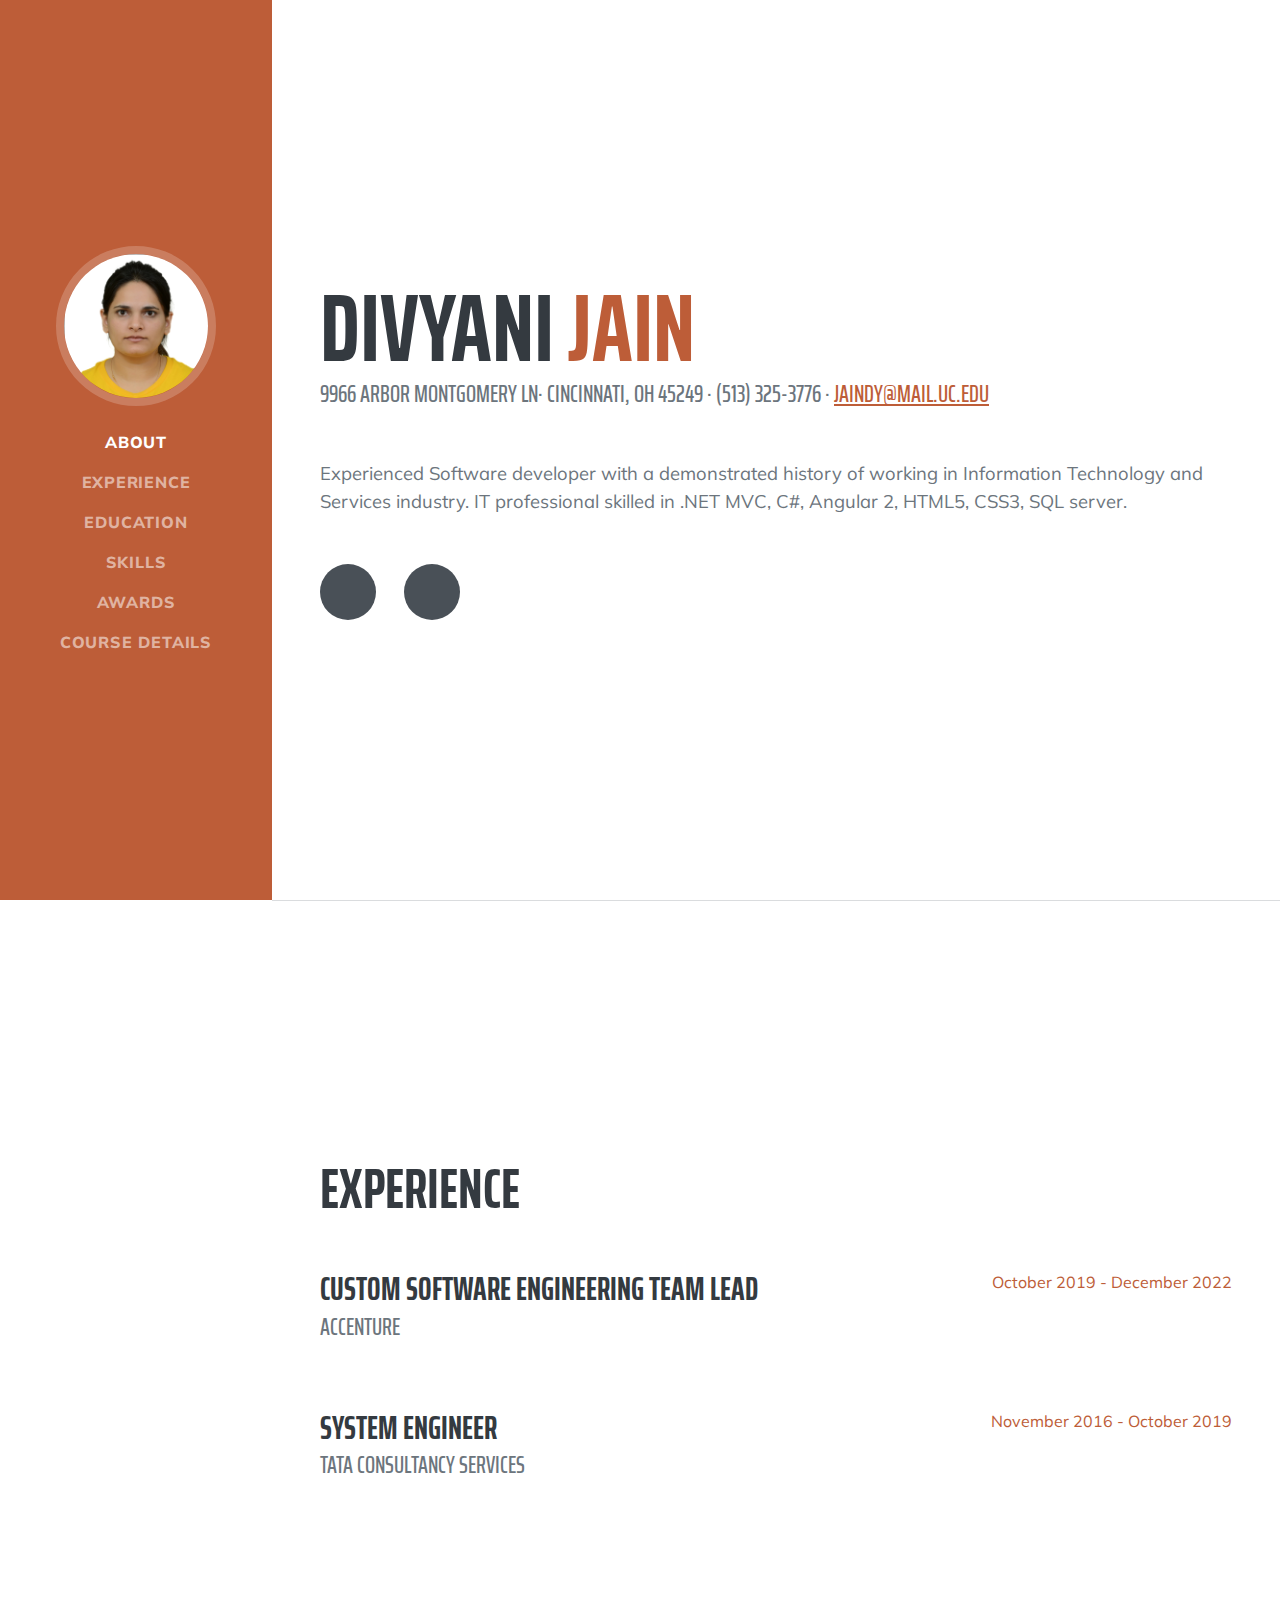
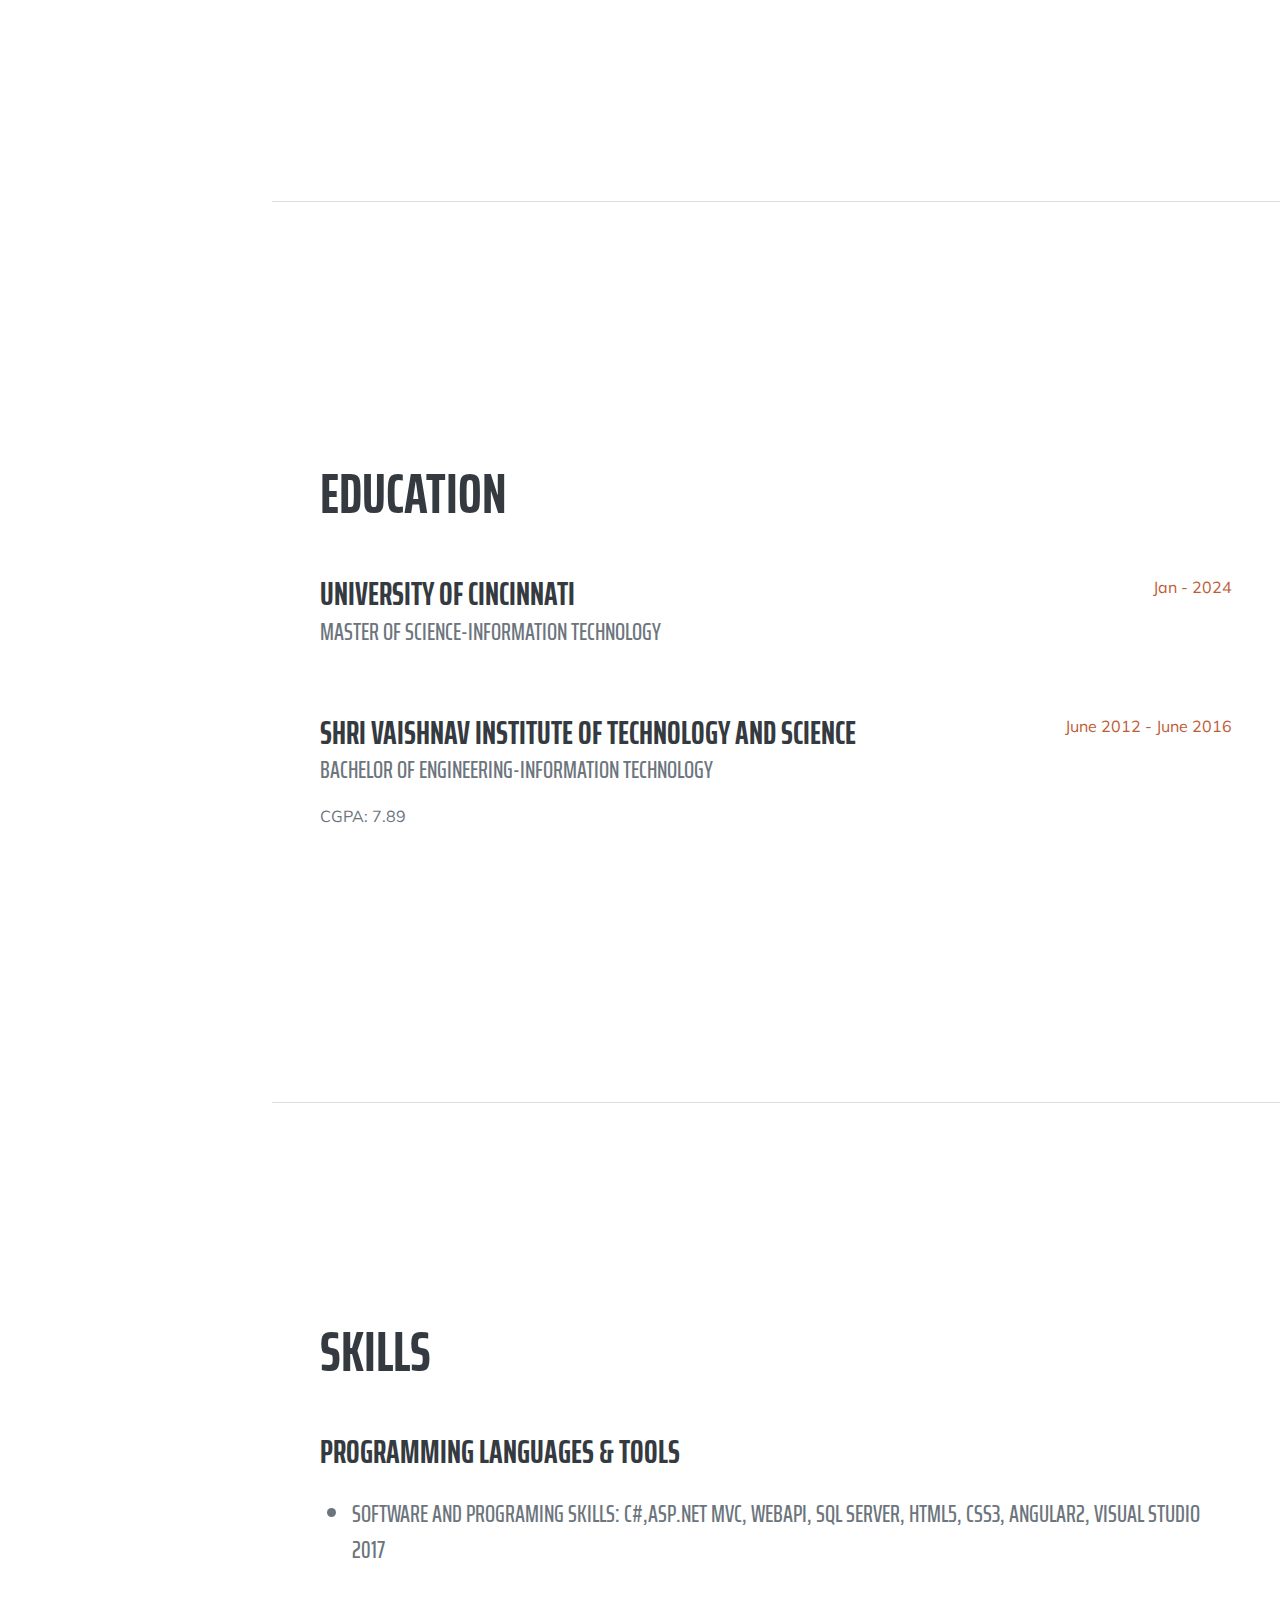
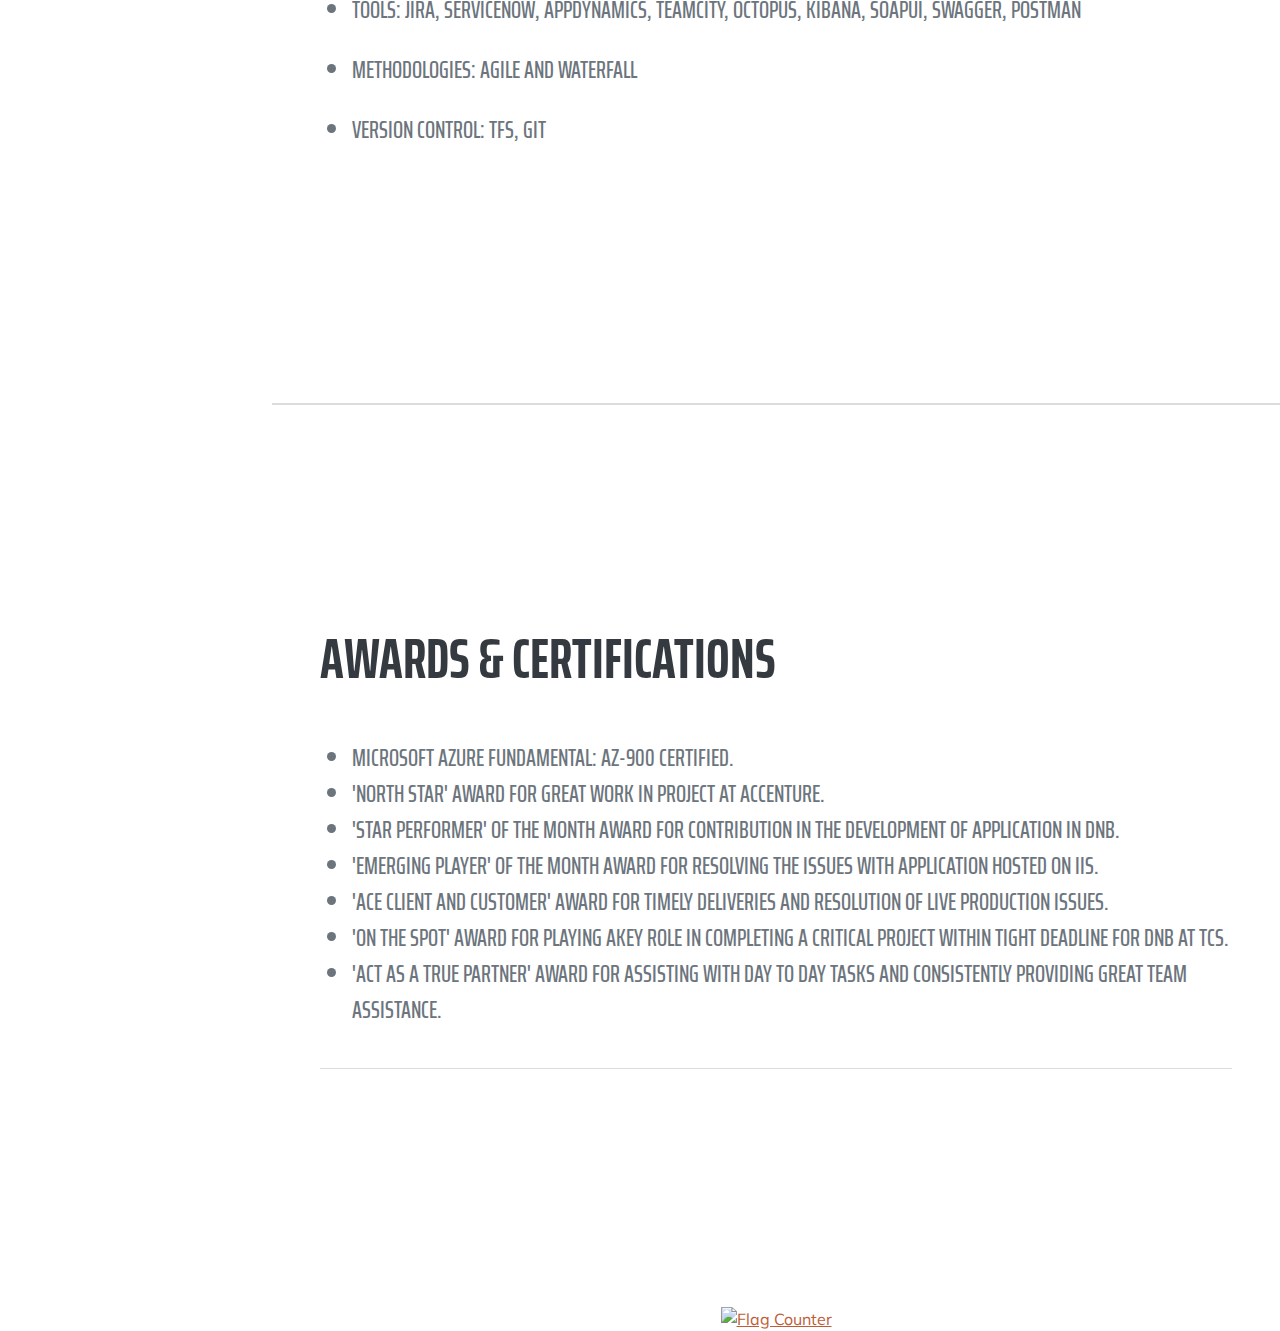
==== index.html @ 3ccb7d51 "Individual project added waph course details" ====
<!DOCTYPE html>
<html lang="en">
<head>
	<meta charset="utf-8" />
	<meta name="viewport" content="width=device-width, initial-scale=1, shrink-to-fit=no" />
	<meta name="description" content="" />
	<meta name="author" content="" />
	<title>Resume - Divyani Jain</title>
	<script src="https://use.fontawesome.com/releases/v6.3.0/js/all.js" crossorigin="anonymous"></script>
	<!-- Google fonts-->
	<link href="https://fonts.googleapis.com/css?family=Saira+Extra+Condensed:500,700" rel="stylesheet" type="text/css" />
	<link href="https://fonts.googleapis.com/css?family=Muli:400,400i,800,800i" rel="stylesheet" type="text/css" />
	<script src="https://code.jquery.com/jquery-3.7.1.min.js" integrity="sha256-/JqT3SQfawRcv/BIHPThkBvs0OEvtFFmqPF/lYI/Cxo=" crossorigin="anonymous"></script>
	<!-- Core theme CSS (includes Bootstrap)-->
	<link href="style.css" rel="stylesheet" />

</head>
<body id="page-top">
	<!-- Navigation-->
	<nav class="navbar navbar-expand-lg navbar-dark bg-primary fixed-top" id="sideNav">
		<a class="navbar-brand js-scroll-trigger" href="#page-top">
			<span class="d-block d-lg-none">Divayni Jain</span>
			<span class="d-none d-lg-block"><img class="img-fluid img-profile rounded-circle mx-auto mb-2" src="Divyani_Jain.jpg" alt="..." /></span>
		</a>
		<button class="navbar-toggler" type="button" data-bs-toggle="collapse" data-bs-target="#navbarResponsive" aria-controls="navbarResponsive" aria-expanded="false" aria-label="Toggle navigation"><span class="navbar-toggler-icon"></span></button>
		<div class="collapse navbar-collapse" id="navbarResponsive">
			<ul class="navbar-nav">
				<li class="nav-item"><a class="nav-link js-scroll-trigger" href="#about">About</a></li>
				<li class="nav-item"><a class="nav-link js-scroll-trigger" href="#experience">Experience</a></li>
				<li class="nav-item"><a class="nav-link js-scroll-trigger" href="#education">Education</a></li>
				<li class="nav-item"><a class="nav-link js-scroll-trigger" href="#skills">Skills</a></li>
				<li class="nav-item"><a class="nav-link js-scroll-trigger" href="#awards">Awards</a></li>
				<li class="nav-item"><a class="nav-link js-scroll-trigger" href="waph.html">Course Details</a></li>
				


			</ul>
		</div>
		
	</nav>
	<!-- Page Content-->
	<div class="container-fluid p-0">
		<!-- About-->
		<section class="resume-section" id="about">

		<div class="resume-section-content">

			<h1 class="mb-0">
				Divyani
				<span class="text-primary">Jain</span>
			</h1>
			<div class="subheading mb-5">
				9966 Arbor Montgomery Ln· Cincinnati, OH 45249 · (513) 325-3776 ·
				<a href="mailto:jaindy@mail.uc.edu">jaindy@mail.uc.edu</a>
			</div>
			<p class="lead mb-5">Experienced Software developer with a demonstrated history of working in Information Technology and Services industry. IT professional skilled in .NET MVC, C#, Angular 2, HTML5, CSS3, SQL server.</p>
			<div class="social-icons">
				<a class="social-icon" href="https://www.linkedin.com/in/divyanijain04/"><i class="fab fa-linkedin-in"></i></a>
				<a class="social-icon" href="https://github.com/jaindy"><i class="fab fa-github"></i></a>

			</div>

		</div>


	</section>

	<hr class="m-0" />
	<!-- Experience-->
	<section class="resume-section" id="experience">
		<div class="resume-section-content">
			<h2 class="mb-5">Experience</h2>
			<div class="d-flex flex-column flex-md-row justify-content-between mb-5">
				<div class="flex-grow-1">
					<h3 class="mb-0">Custom Software Engineering Team Lead</h3>
					<div class="subheading mb-3">Accenture</div>
					<p></p>
				</div>
				<div class="flex-shrink-0"><span class="text-primary">October 2019 - December 2022</span></div>
			</div>
			<div class="d-flex flex-column flex-md-row justify-content-between mb-5">
				<div class="flex-grow-1">
					<h3 class="mb-0">System Engineer</h3>
					<div class="subheading mb-3">Tata Consultancy Services</div>
					<p></p>
				</div>
				<div class="flex-shrink-0"><span class="text-primary">November 2016 - October 2019</span></div>
			</div>

		</div>
	</section>
	<hr class="m-0" />
	<!-- Education-->
	<section class="resume-section" id="education">
		<div class="resume-section-content">
			<h2 class="mb-5">Education</h2>
			<div class="d-flex flex-column flex-md-row justify-content-between mb-5">
				<div class="flex-grow-1">
					<h3 class="mb-0">University of Cincinnati</h3>
					<div class="subheading mb-3">Master of Science-Information Technology</div>
					<div></div>

				</div>
				<div class="flex-shrink-0"><span class="text-primary">Jan - 2024</span></div>
			</div>
			<div class="d-flex flex-column flex-md-row justify-content-between">
				<div class="flex-grow-1">
					<h3 class="mb-0">Shri Vaishnav Institute of Technology and Science</h3>
					<div class="subheading mb-3">Bachelor of Engineering-Information Technology</div>
					<p>CGPA: 7.89</p>
				</div>
				<div class="flex-shrink-0"><span class="text-primary">June 2012 - June 2016</span></div>
			</div>
		</div>
	</section>
	<hr class="m-0" />
	<!-- Skills-->
	<section class="resume-section" id="skills">
		<div class="resume-section-content">
			<h2 class="mb-5">Skills</h2>
			<h3 class="mb-0">Programming Languages & Tools</h3><br>
			<ul class="class="mb-3">
				<li class="subheading mb-0">Software and Programing Skills: C#,ASP.NET MVC, WEBAPI, SQL SERVER, HTML5, CSS3, ANGULAR2, Visual Studio 2017</li><br/>

				<li class="subheading mb-0">Tools: JIRA, ServiceNow, Appdynamics, Teamcity, Octopus, Kibana, SoapUI, Swagger, Postman</li><br>
				<li class="subheading mb-0">Methodologies: Agile and waterfall</li><br>
				<li class="subheading mb-0">Version Control: TFS, GIT </li><br>




			</ul>

		</section>
		<hr class="m-0" />

		<hr class="m-0" />
		<!-- Awards-->
		<section class="resume-section" id="awards">
			<div class="resume-section-content">
				<h2 class="mb-5">Awards & Certifications</h2>
				<ul class="fa-ul mb-0">
					<li class="subheading mb-0">
						<span class="fa-li"><i class="fas fa-trophy text-warning"></i></span>

						Microsoft Azure Fundamental: AZ-900 Certified.
					</li>
					<li class="subheading mb-0">
						<span class="fa-li"><i class="fas fa-trophy text-warning"></i></span>
						'North Star' award for great work in project at Accenture.
					</li>


					<li class="subheading mb-0">
						<span class="fa-li"><i class="fas fa-trophy text-warning"></i></span>

						'Star Performer' of the month award for contribution in the development of application in DNB.
					</li>
					<li class="subheading mb-0">
						<span class="fa-li"><i class="fas fa-trophy text-warning"></i></span>

						'Emerging Player' of the month award for resolving the issues with application hosted on IIS.
					</li>
					<li class="subheading mb-0">
						<span class="fa-li"><i class="fas fa-trophy text-warning"></i></span>

						'ACE client and customer' award for timely deliveries and resolution of live production issues.
					</li>
					<li class="subheading mb-0">
						<span class="fa-li"><i class="fas fa-trophy text-warning"></i></span>

						'On the spot' award for playing akey role in completing a critical project within tight deadline for DNB at TCS.
					</li>

					<li class="subheading mb-0">
						<span class="fa-li"><i class="fas fa-trophy text-warning"></i></span>
						'Act as a True Partner' award for assisting with day to day tasks and consistently providing great team assistance.
					</li>

				</ul>
				<br>
				<hr>


			</section>

		</div>
		<!-- Bootstrap core JS-->
		<script src="https://cdn.jsdelivr.net/npm/bootstrap@5.2.3/dist/js/bootstrap.bundle.min.js"></script>
		

		<script>

			window.addEventListener('DOMContentLoaded', event => {

    // Activate Bootstrap scrollspy on the main nav element
				const sideNav = document.body.querySelector('#sideNav');
				if (sideNav) {
					new bootstrap.ScrollSpy(document.body, {
						target: '#sideNav',
						rootMargin: '0px 0px -40%',
					});
				};

    // Collapse responsive navbar when toggler is visible
				const navbarToggler = document.body.querySelector('.navbar-toggler');
				const responsiveNavItems = [].slice.call(
					document.querySelectorAll('#navbarResponsive .nav-link')
					);
				responsiveNavItems.map(function (responsiveNavItem) {
					responsiveNavItem.addEventListener('click', () => {
						if (window.getComputedStyle(navbarToggler).display !== 'none') {
							navbarToggler.click();
						}
					});
				});

			});
			function callJokeApi(){

				$.get("https://v2.jokeapi.dev/joke/Programming?type=single",
					function(result){
						console.log("From jokeapi"+JSON.stringify(result));
						$("#jokeapi").html("A Programming joke of the day:"+result.joke);
					});
			}
			callJokeApi();
			setInterval(callJokeApi,6000);



//other code
/*if (document.cookie.indexOf("username") <0 ){
alert('Welcome to Home Page!');
document.cookie = "username=YOURusername";
}else
{
alert("my cookie: " +document.cookie);
}*/


		</script>

		<footer class="container-fluid bg-4 text-center">
			<div style="background-color:yellow;color: black;" id="jokeapi" onload="callJokeApi()"></div>
			<a href="https://info.flagcounter.com/GSHO"><img src="https://s11.flagcounter.com/count2/GSHO/bg_FFFFFF/txt_000000/border_CCCCCC/columns_2/maxflags_10/viewers_0/labels_0/pageviews_0/flags_0/percent_0/" alt="Flag Counter" border="0"></a>

		</div>
		
	</footer>
</body>
</html>
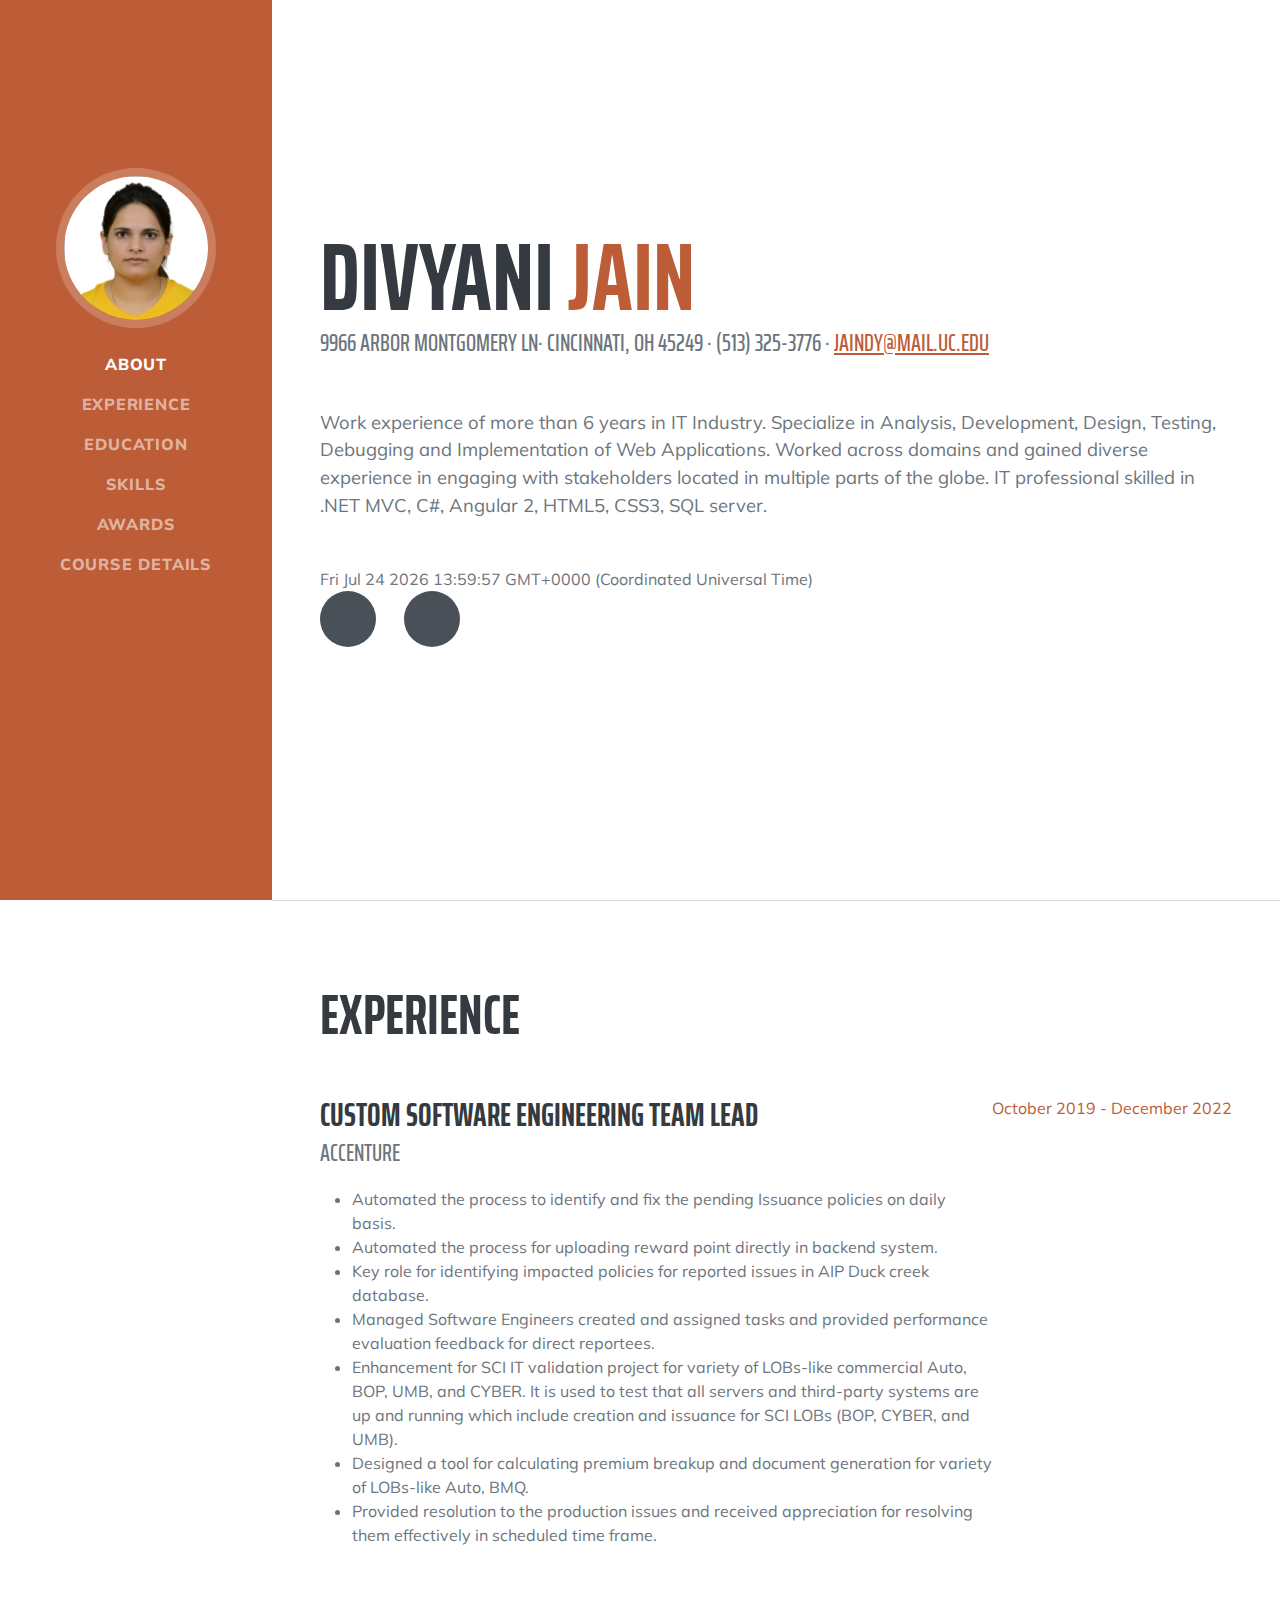
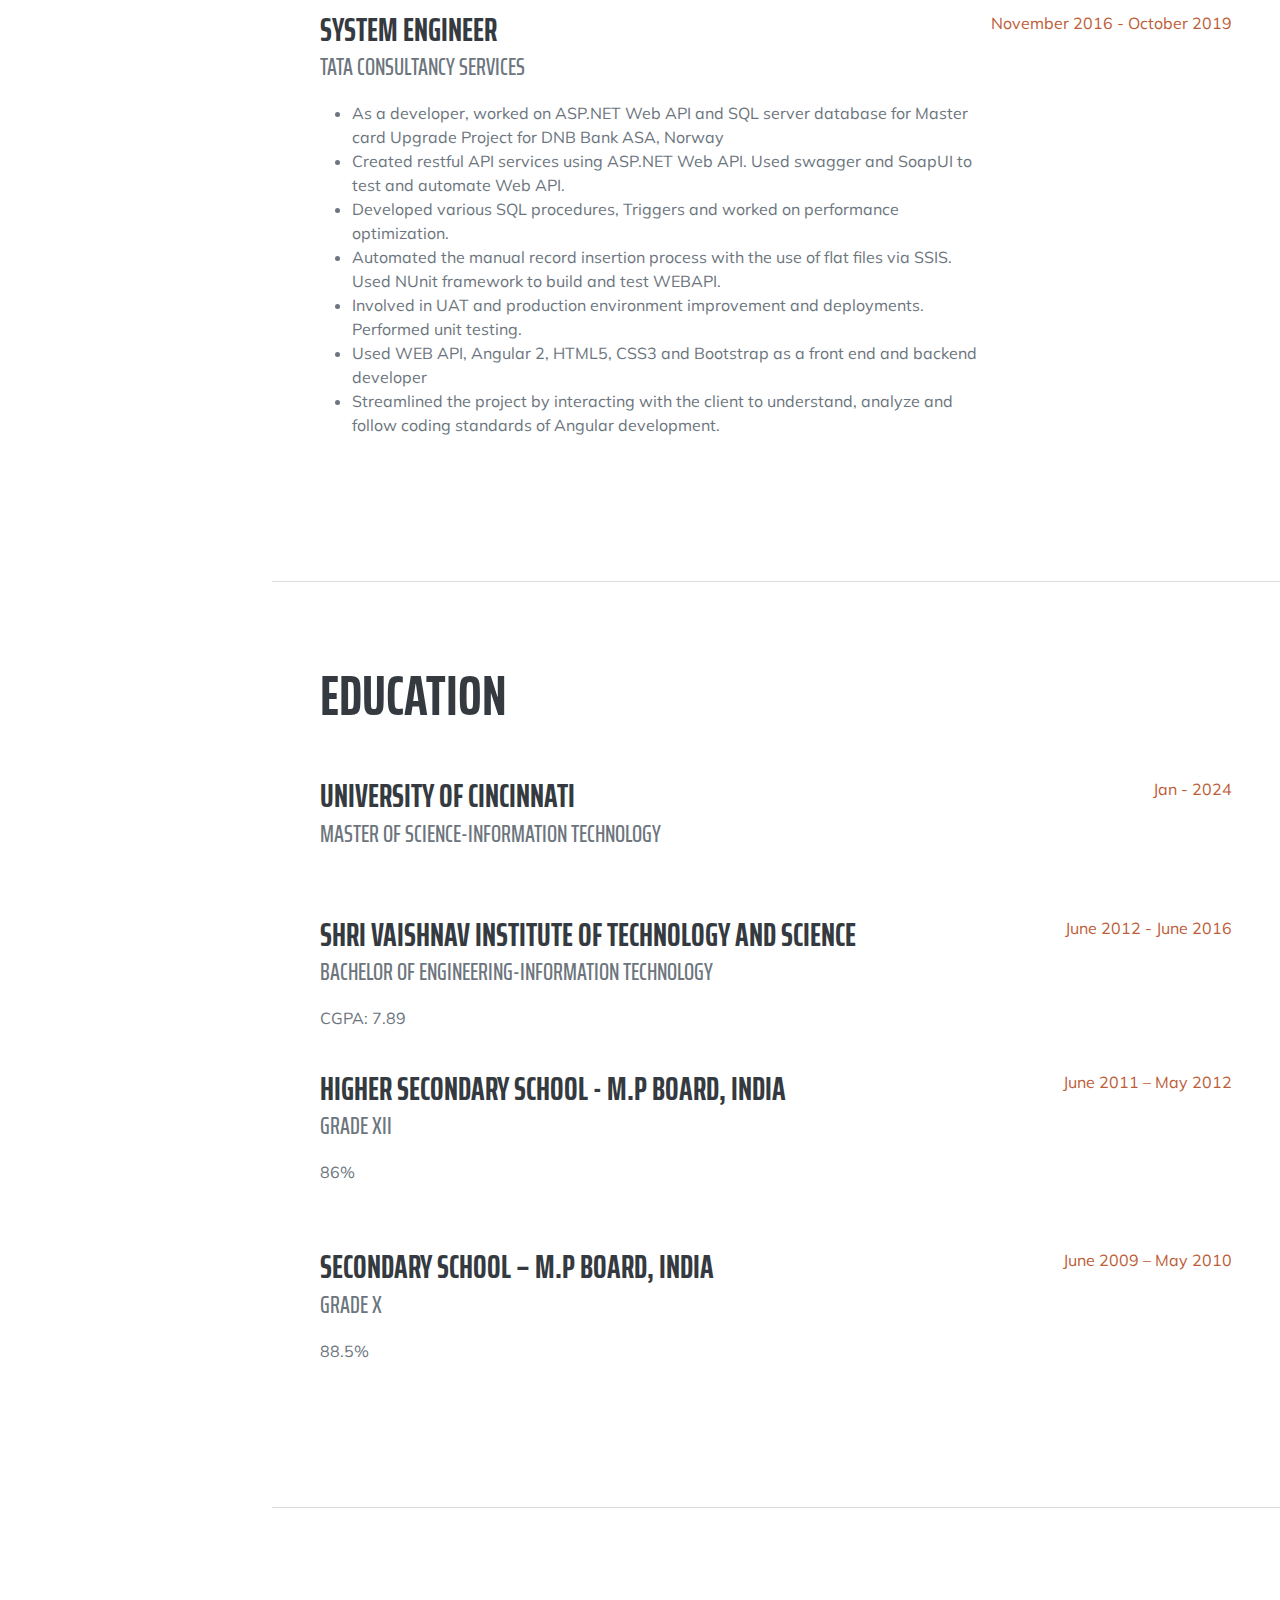
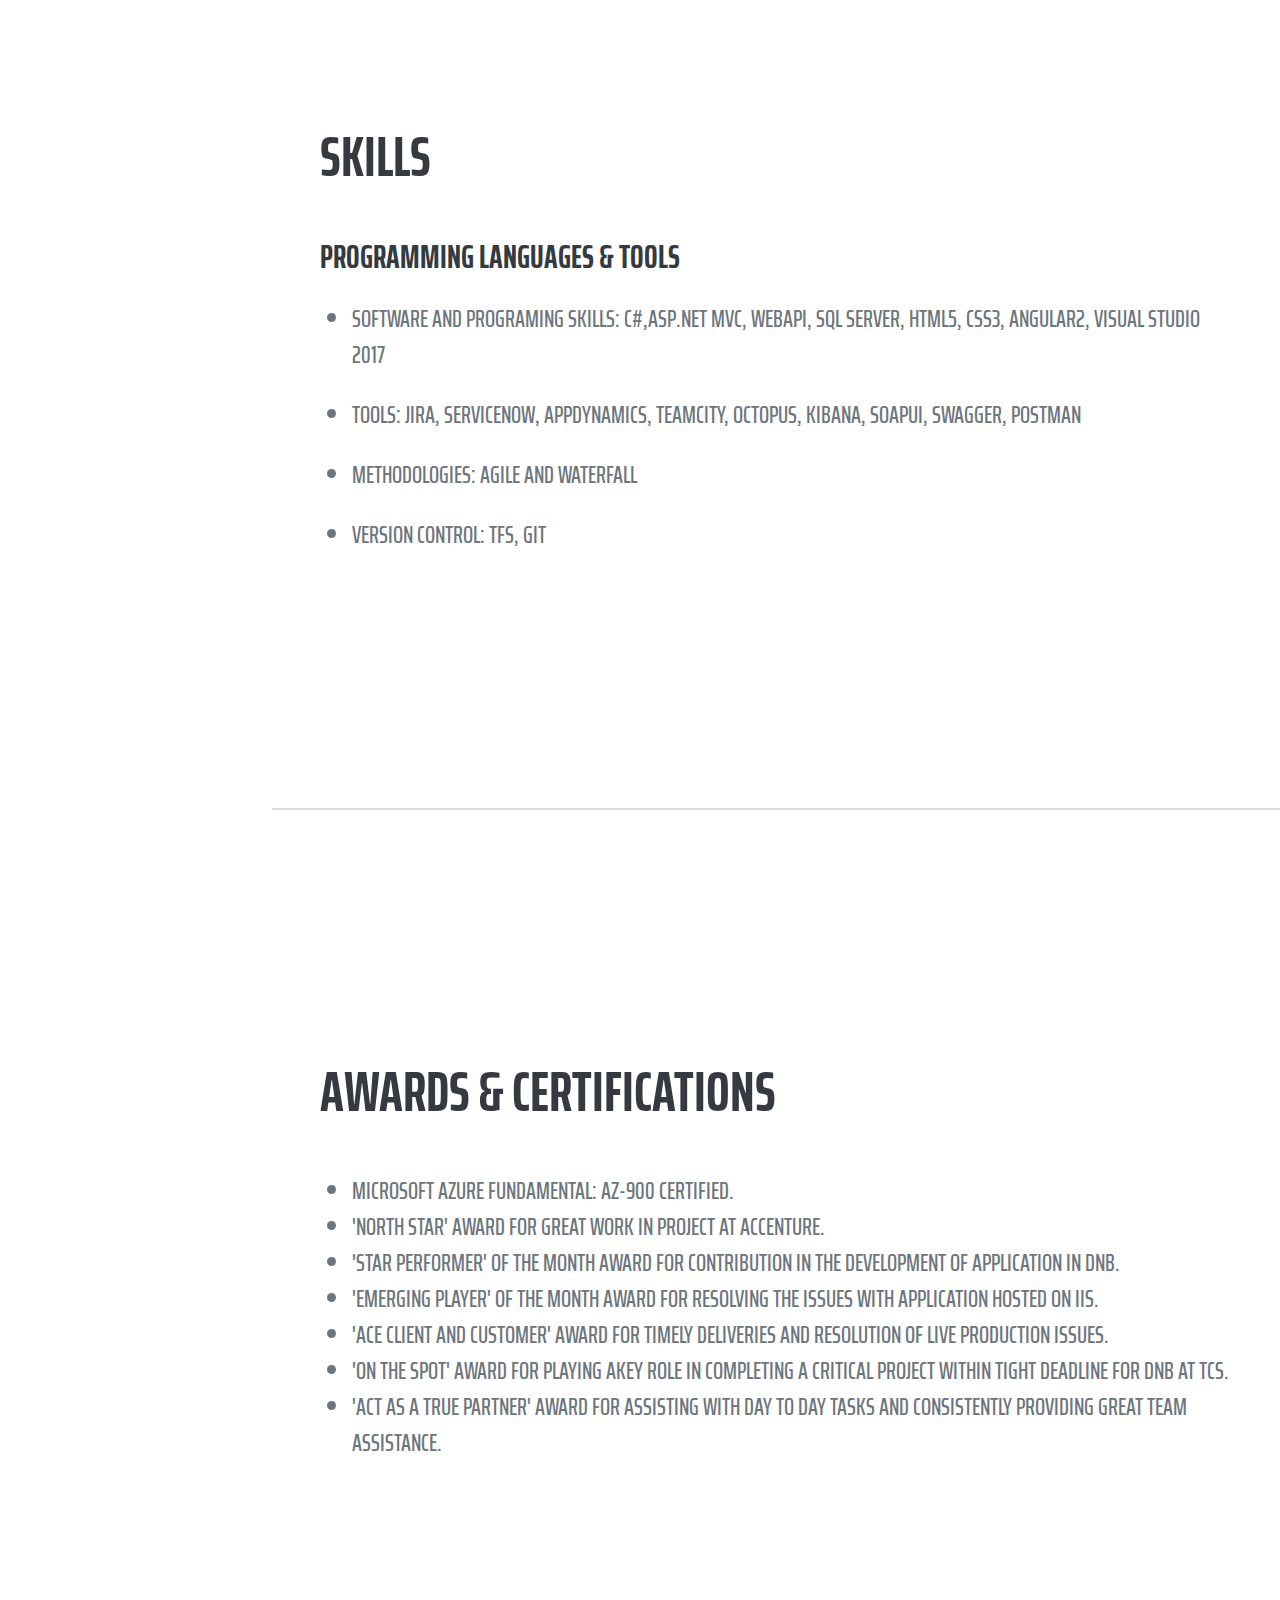
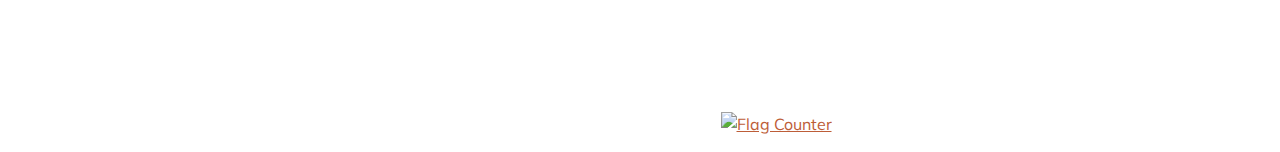
==== commit 10b43341: "Individual project clock" ====
--- a/index.html
+++ b/index.html
@@ -13,6 +13,31 @@
 	<script src="https://code.jquery.com/jquery-3.7.1.min.js" integrity="sha256-/JqT3SQfawRcv/BIHPThkBvs0OEvtFFmqPF/lYI/Cxo=" crossorigin="anonymous"></script>
 	<!-- Core theme CSS (includes Bootstrap)-->
 	<link href="style.css" rel="stylesheet" />
+	<script>
+		function displayTime(){
+			document.getElementById('digital-clock').innerHTML="" +new Date();
+
+		}
+		setInterval(displayTime,500);
+	</script>
+	<script src="https://waph-uc.github.io/clock.js"></script>
+
+		<script>
+
+			var canvas= document.getElementById("analog-clock");
+			var ctx=canvas.getContext("2d");
+			var radius= canvas.height / 2;
+
+			ctx.translate(radius,radius);
+			radius=radius*0.90;
+			setInterval(drawClock,1000);
+
+			function drawClock(){
+				drawFace(ctx,radius);
+				drawNumbers(ctx,radius);
+				drawTime(ctx,radius);
+			}
+		</script>
 
 </head>
 <body id="page-top">
@@ -22,6 +47,7 @@
 			<span class="d-block d-lg-none">Divayni Jain</span>
 			<span class="d-none d-lg-block"><img class="img-fluid img-profile rounded-circle mx-auto mb-2" src="Divyani_Jain.jpg" alt="..." /></span>
 		</a>
+
 		<button class="navbar-toggler" type="button" data-bs-toggle="collapse" data-bs-target="#navbarResponsive" aria-controls="navbarResponsive" aria-expanded="false" aria-label="Toggle navigation"><span class="navbar-toggler-icon"></span></button>
 		<div class="collapse navbar-collapse" id="navbarResponsive">
 			<ul class="navbar-nav">
@@ -31,12 +57,13 @@
 				<li class="nav-item"><a class="nav-link js-scroll-trigger" href="#skills">Skills</a></li>
 				<li class="nav-item"><a class="nav-link js-scroll-trigger" href="#awards">Awards</a></li>
 				<li class="nav-item"><a class="nav-link js-scroll-trigger" href="waph.html">Course Details</a></li>
-				
-
-
 			</ul>
 		</div>
-		
+		<div>
+			
+			<canvas id="analog-clock" width="150" height="150"></canvas>
+
+		</div>
 	</nav>
 	<!-- Page Content-->
 	<div class="container-fluid p-0">
@@ -53,15 +80,15 @@
 				9966 Arbor Montgomery Ln· Cincinnati, OH 45249 · (513) 325-3776 ·
 				<a href="mailto:jaindy@mail.uc.edu">jaindy@mail.uc.edu</a>
 			</div>
-			<p class="lead mb-5">Experienced Software developer with a demonstrated history of working in Information Technology and Services industry. IT professional skilled in .NET MVC, C#, Angular 2, HTML5, CSS3, SQL server.</p>
+			<p class="lead mb-5">Work experience of more than 6 years in IT Industry. Specialize in Analysis, Development, Design, Testing, Debugging and Implementation of Web Applications. Worked across domains and gained diverse experience in engaging with stakeholders located in multiple parts of the globe. IT professional skilled in .NET MVC, C#, Angular 2, HTML5, CSS3, SQL server.</p>
+
+			<div id="digital-clock" onload="displayTime()"></div>
 			<div class="social-icons">
 				<a class="social-icon" href="https://www.linkedin.com/in/divyanijain04/"><i class="fab fa-linkedin-in"></i></a>
 				<a class="social-icon" href="https://github.com/jaindy"><i class="fab fa-github"></i></a>
 
-			</div>
-
-		</div>
-
+			</div><br>
+		</div>
 
 	</section>
 
@@ -74,7 +101,16 @@
 				<div class="flex-grow-1">
 					<h3 class="mb-0">Custom Software Engineering Team Lead</h3>
 					<div class="subheading mb-3">Accenture</div>
-					<p></p>
+					<ul>
+
+						<li>Automated the process to identify and fix the pending Issuance policies on daily basis. </li>
+						<li>Automated the process for uploading reward point directly in backend system.</li>
+						<li>Key role for identifying impacted policies for reported issues in AIP Duck creek database.</li>
+						<li>Managed Software Engineers created and assigned tasks and provided performance evaluation feedback for direct reportees.</li>
+						<li>Enhancement for SCI IT validation project for variety of LOBs-like commercial Auto, BOP, UMB, and CYBER. It is used to test that all servers and third-party systems are up and running which include creation and issuance for SCI LOBs (BOP, CYBER, and UMB).</li>
+						<li>Designed a tool for calculating premium breakup and document generation for variety of LOBs-like Auto, BMQ.</li>
+						<li>Provided resolution to the production issues and received appreciation for resolving them effectively in scheduled time frame.</li>
+					</ul>
 				</div>
 				<div class="flex-shrink-0"><span class="text-primary">October 2019 - December 2022</span></div>
 			</div>
@@ -82,7 +118,15 @@
 				<div class="flex-grow-1">
 					<h3 class="mb-0">System Engineer</h3>
 					<div class="subheading mb-3">Tata Consultancy Services</div>
-					<p></p>
+					<ul>
+
+						<li>As a developer, worked on ASP.NET Web API and SQL server database for Master card Upgrade Project for DNB Bank ASA, Norway </li>
+						<li>Created restful API services using ASP.NET Web API. Used swagger and SoapUI to test and automate Web API.</li>
+						<li>Developed various SQL procedures, Triggers and worked on performance optimization.</li>
+						<li>Automated the manual record insertion process with the use of flat files via SSIS. Used NUnit framework to build and test WEBAPI.</li>
+						<li>Involved in UAT and production environment improvement and deployments. Performed unit testing.</li><li>Used WEB API, Angular 2, HTML5, CSS3 and Bootstrap as a front end and backend developer</li>
+						<li>Streamlined the project by interacting with the client to understand, analyze and follow coding standards of Angular development.</li>
+					</ul>
 				</div>
 				<div class="flex-shrink-0"><span class="text-primary">November 2016 - October 2019</span></div>
 			</div>
@@ -98,8 +142,6 @@
 				<div class="flex-grow-1">
 					<h3 class="mb-0">University of Cincinnati</h3>
 					<div class="subheading mb-3">Master of Science-Information Technology</div>
-					<div></div>
-
 				</div>
 				<div class="flex-shrink-0"><span class="text-primary">Jan - 2024</span></div>
 			</div>
@@ -107,9 +149,25 @@
 				<div class="flex-grow-1">
 					<h3 class="mb-0">Shri Vaishnav Institute of Technology and Science</h3>
 					<div class="subheading mb-3">Bachelor of Engineering-Information Technology</div>
-					<p>CGPA: 7.89</p>
+					<p>CGPA: 7.89</p><br>
 				</div>
 				<div class="flex-shrink-0"><span class="text-primary">June 2012 - June 2016</span></div>
+			</div>
+			<div class="d-flex flex-column flex-md-row justify-content-between mb-5">
+				<div class="flex-grow-1">
+					<h3 class="mb-0">Higher Secondary School - M.P Board, India </h3>
+					<div class="subheading mb-3">Grade XII </div>
+					<p>86%</p>			
+				</div>
+				<div class="flex-shrink-0"><span class="text-primary">June 2011 – May 2012</span></div>
+			</div>
+			<div class="d-flex flex-column flex-md-row justify-content-between mb-5">
+				<div class="flex-grow-1">
+					<h3 class="mb-0">Secondary School – M.P Board, India </h3>
+					<div class="subheading mb-3">Grade X </div>
+					<p>88.5%</p>
+				</div>
+				<div class="flex-shrink-0"><span class="text-primary">June 2009 – May 2010</span></div>
 			</div>
 		</div>
 	</section>
@@ -119,16 +177,11 @@
 		<div class="resume-section-content">
 			<h2 class="mb-5">Skills</h2>
 			<h3 class="mb-0">Programming Languages & Tools</h3><br>
-			<ul class="class="mb-3">
+			<ul class="mb-3">
 				<li class="subheading mb-0">Software and Programing Skills: C#,ASP.NET MVC, WEBAPI, SQL SERVER, HTML5, CSS3, ANGULAR2, Visual Studio 2017</li><br/>
-
 				<li class="subheading mb-0">Tools: JIRA, ServiceNow, Appdynamics, Teamcity, Octopus, Kibana, SoapUI, Swagger, Postman</li><br>
 				<li class="subheading mb-0">Methodologies: Agile and waterfall</li><br>
 				<li class="subheading mb-0">Version Control: TFS, GIT </li><br>
-
-
-
-
 			</ul>
 
 		</section>
@@ -178,8 +231,7 @@
 					</li>
 
 				</ul>
-				<br>
-				<hr>
+			
 
 
 			</section>
@@ -242,11 +294,10 @@
 		</script>
 
 		<footer class="container-fluid bg-4 text-center">
+			<p> <a href="https://info.flagcounter.com/GSHO"><img src="https://s11.flagcounter.com/count2/GSHO/bg_FFFFFF/txt_000000/border_CCCCCC/columns_2/maxflags_10/viewers_0/labels_0/pageviews_0/flags_0/percent_0/" alt="Flag Counter" border="0"></a></p>
+			
 			<div style="background-color:yellow;color: black;" id="jokeapi" onload="callJokeApi()"></div>
-			<a href="https://info.flagcounter.com/GSHO"><img src="https://s11.flagcounter.com/count2/GSHO/bg_FFFFFF/txt_000000/border_CCCCCC/columns_2/maxflags_10/viewers_0/labels_0/pageviews_0/flags_0/percent_0/" alt="Flag Counter" border="0"></a>
-
-		</div>
-		
+			
 	</footer>
 </body>
 </html>
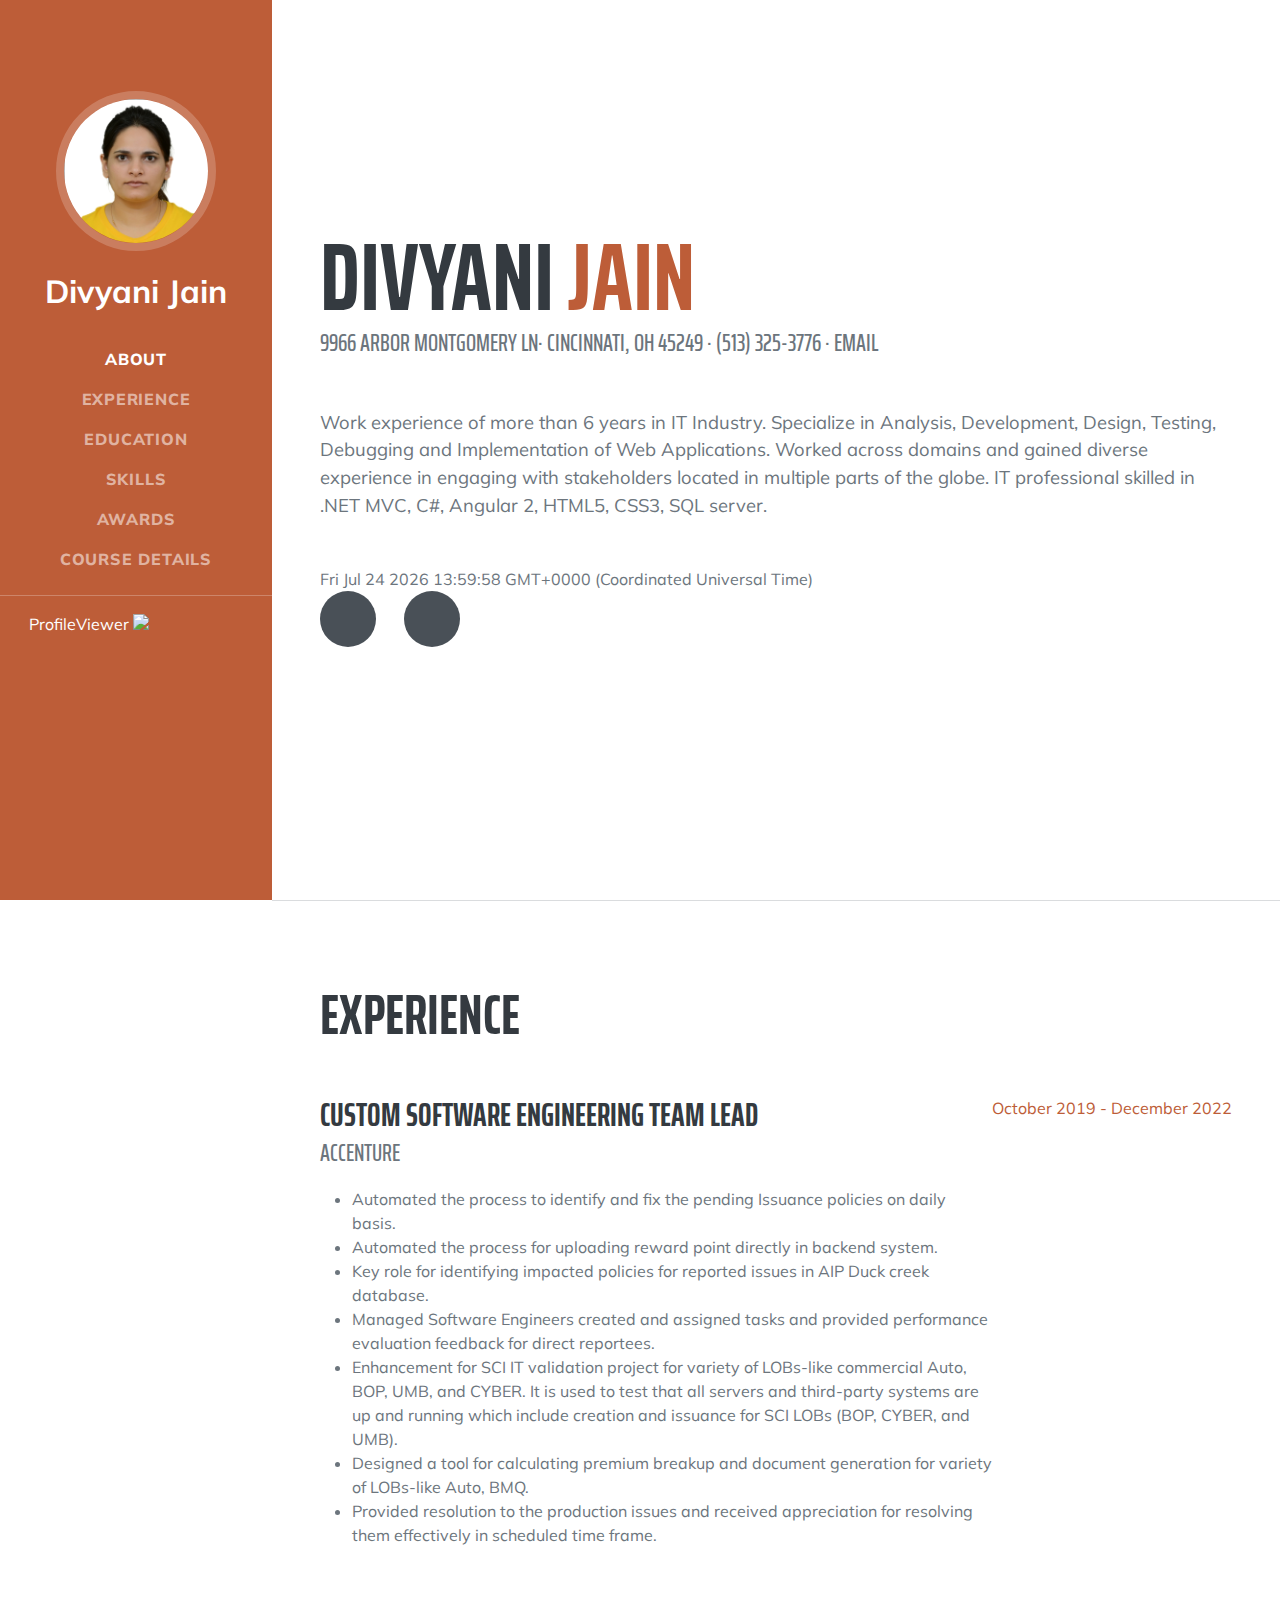
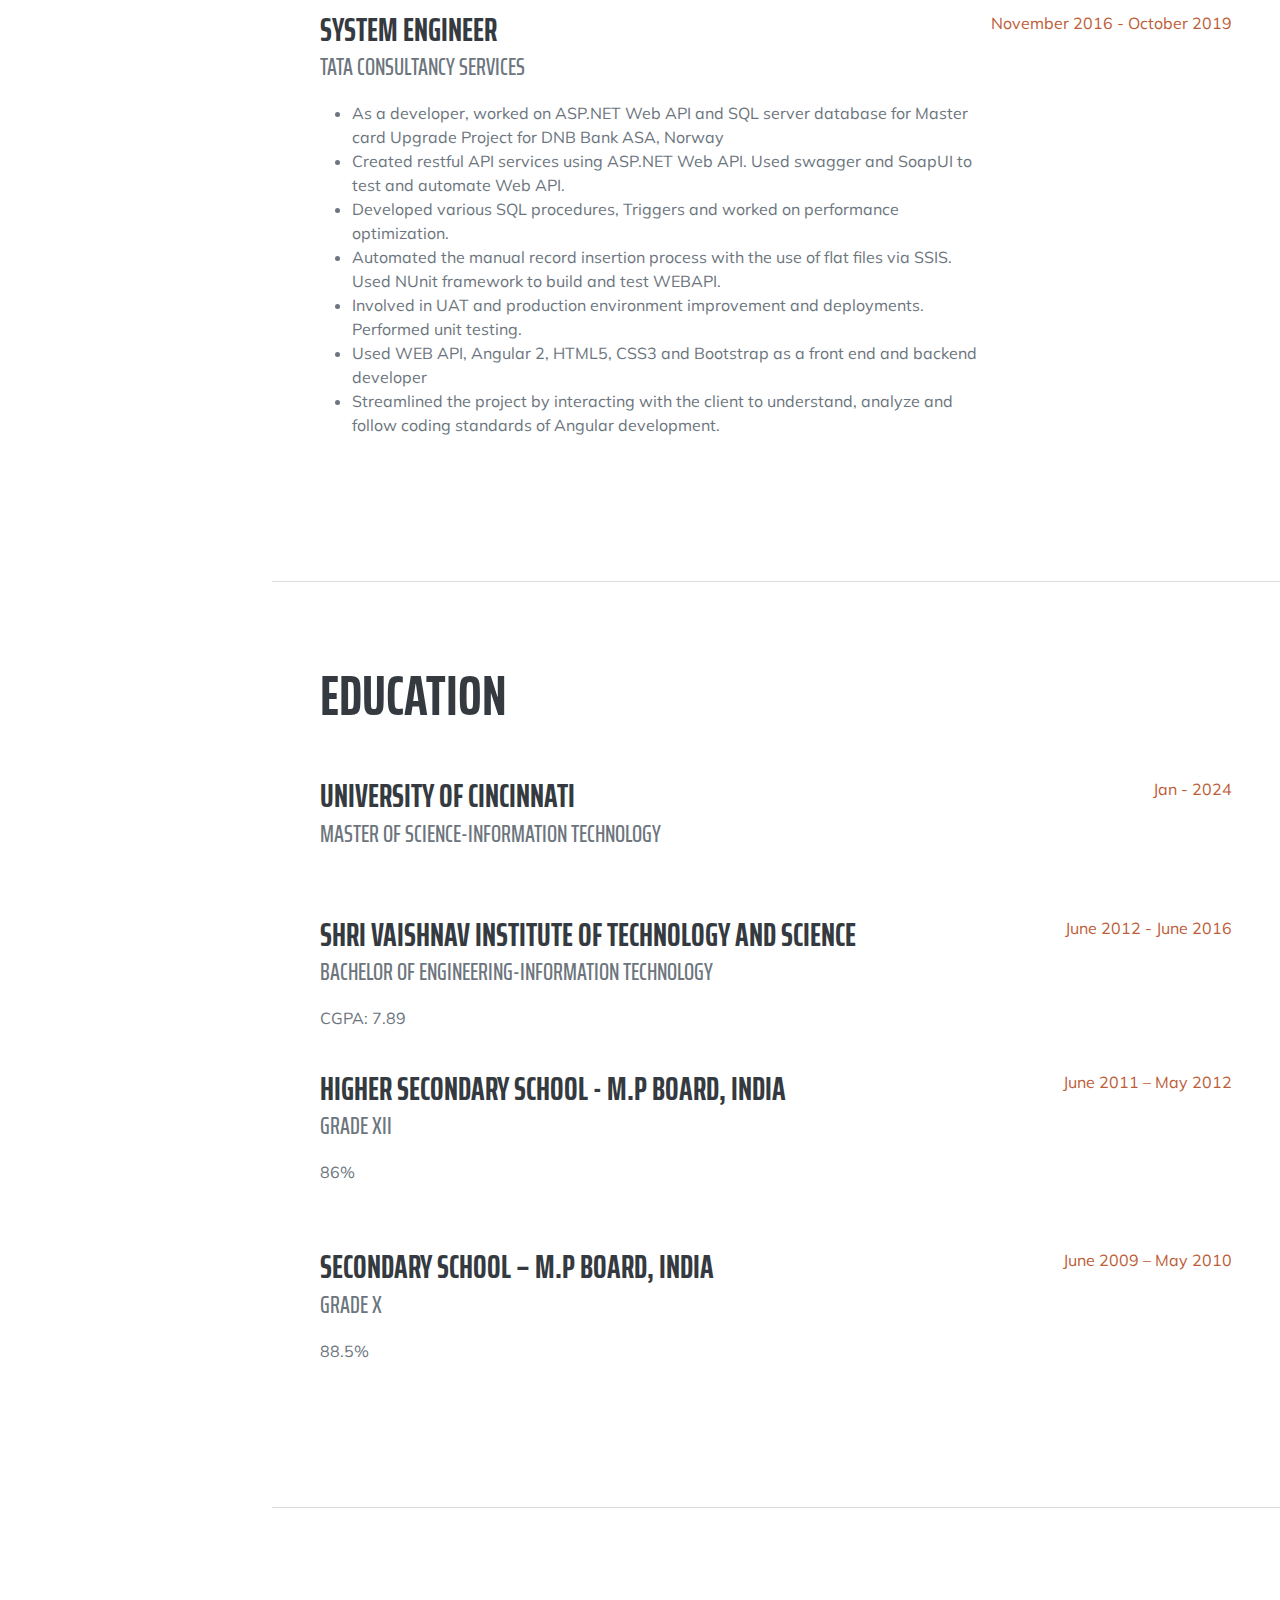
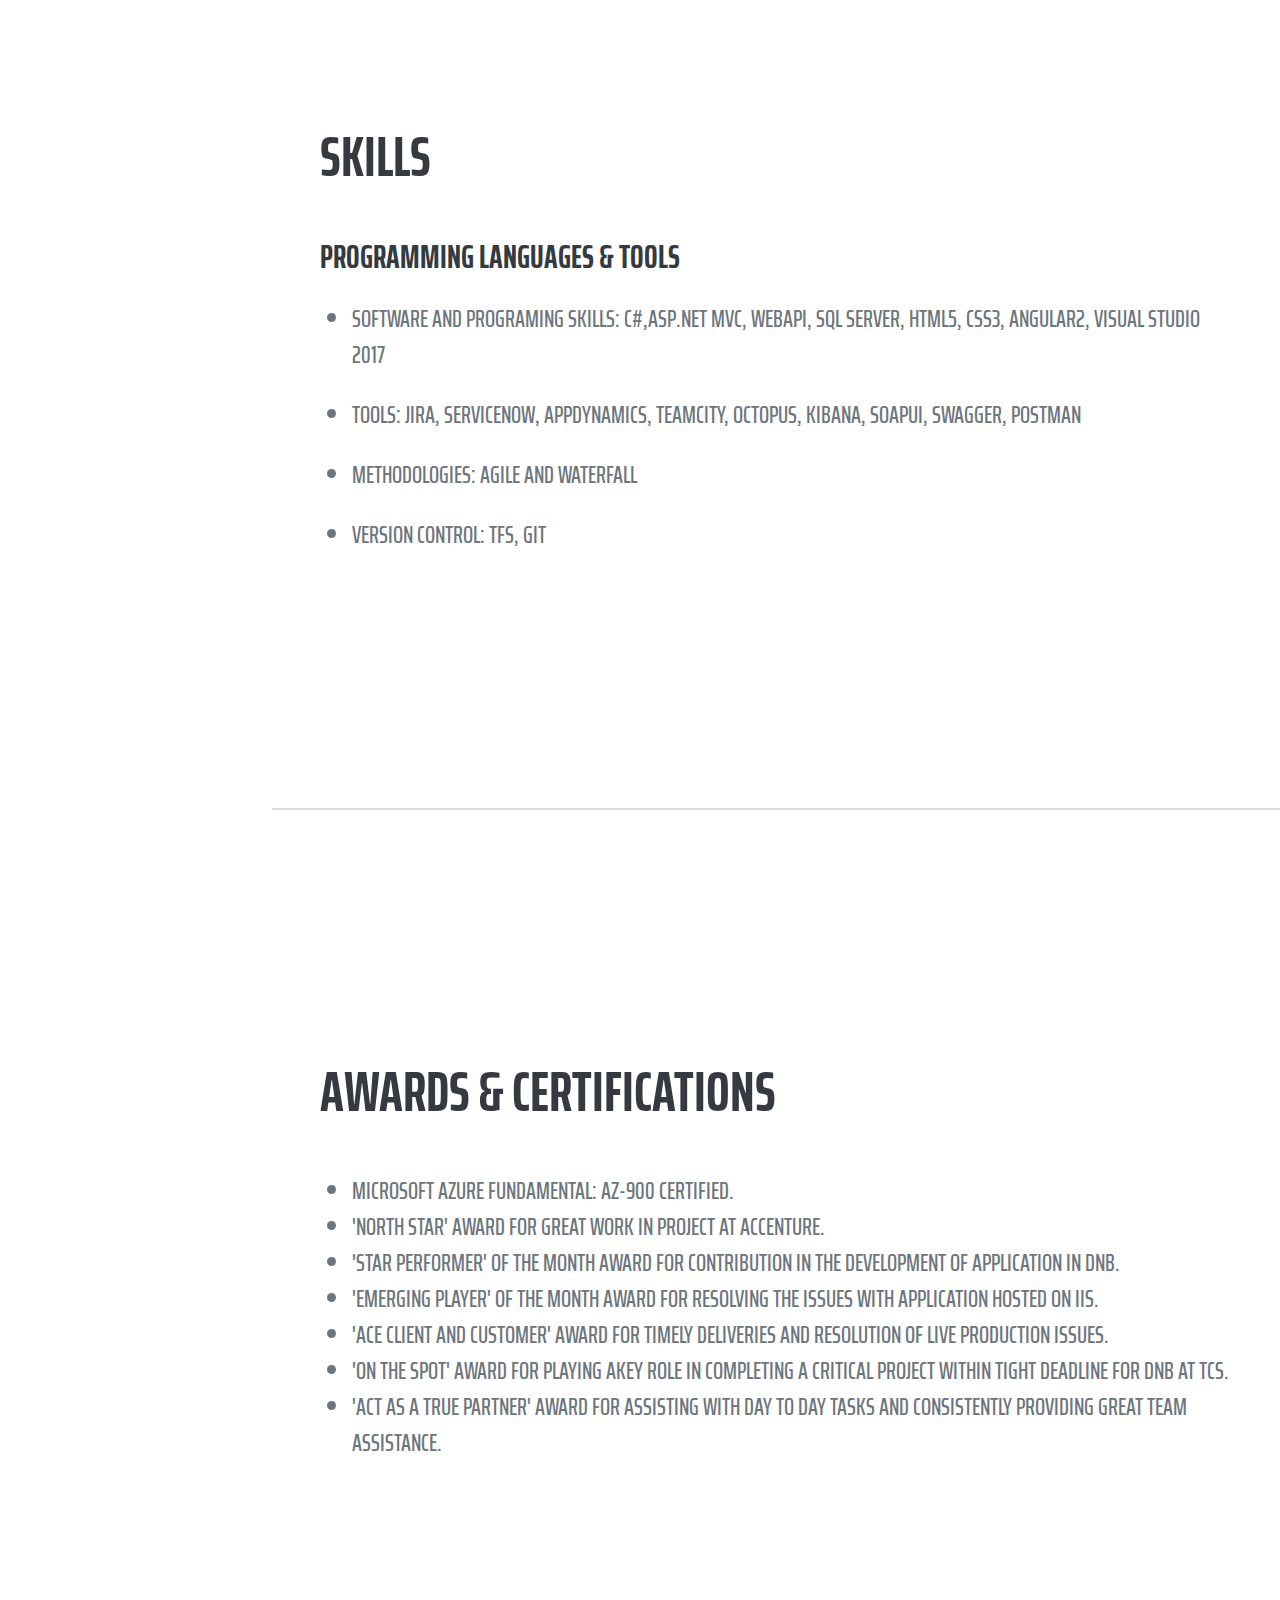
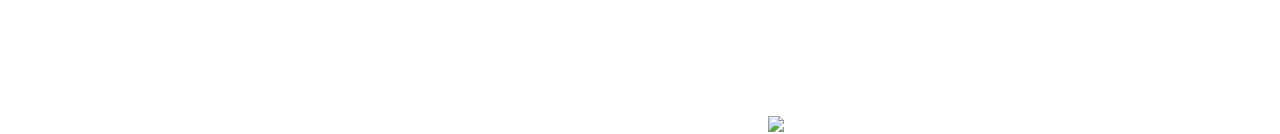
==== commit d73add19: "Individual Project added external api" ====
--- a/index.html
+++ b/index.html
@@ -46,17 +46,26 @@
 		<a class="navbar-brand js-scroll-trigger" href="#page-top">
 			<span class="d-block d-lg-none">Divayni Jain</span>
 			<span class="d-none d-lg-block"><img class="img-fluid img-profile rounded-circle mx-auto mb-2" src="Divyani_Jain.jpg" alt="..." /></span>
+
 		</a>
 
 		<button class="navbar-toggler" type="button" data-bs-toggle="collapse" data-bs-target="#navbarResponsive" aria-controls="navbarResponsive" aria-expanded="false" aria-label="Toggle navigation"><span class="navbar-toggler-icon"></span></button>
 		<div class="collapse navbar-collapse" id="navbarResponsive">
-			<ul class="navbar-nav">
+				<ul class="navbar-nav">
+					<span style="color: white;font-size: xx-large;"><b>Divyani Jain</b></span>
+						
+			<br>
+
 				<li class="nav-item"><a class="nav-link js-scroll-trigger" href="#about">About</a></li>
 				<li class="nav-item"><a class="nav-link js-scroll-trigger" href="#experience">Experience</a></li>
 				<li class="nav-item"><a class="nav-link js-scroll-trigger" href="#education">Education</a></li>
 				<li class="nav-item"><a class="nav-link js-scroll-trigger" href="#skills">Skills</a></li>
 				<li class="nav-item"><a class="nav-link js-scroll-trigger" href="#awards">Awards</a></li>
 				<li class="nav-item"><a class="nav-link js-scroll-trigger" href="waph.html">Course Details</a></li>
+				<hr style="color:white;">
+				<li style="color:white;">ProfileViewer <a href="https://info.flagcounter.com/GSHO"><img src="https://s11.flagcounter.com/count2/GSHO/bg_FFFFFF/txt_000000/border_CCCCCC/columns_2/maxflags_10/viewers_0/labels_0/pageviews_0/flags_0/percent_0/" alt="Flag Counter" border="0"></a></li>
+				<br>
+	
 			</ul>
 		</div>
 		<div>
@@ -78,8 +87,10 @@
 			</h1>
 			<div class="subheading mb-5">
 				9966 Arbor Montgomery Ln· Cincinnati, OH 45249 · (513) 325-3776 ·
-				<a href="mailto:jaindy@mail.uc.edu">jaindy@mail.uc.edu</a>
-			</div>
+				<a id="email" onclick="showhideEmail()">Email</a>
+				
+			</div>
+
 			<p class="lead mb-5">Work experience of more than 6 years in IT Industry. Specialize in Analysis, Development, Design, Testing, Debugging and Implementation of Web Applications. Worked across domains and gained diverse experience in engaging with stakeholders located in multiple parts of the globe. IT professional skilled in .NET MVC, C#, Angular 2, HTML5, CSS3, SQL server.</p>
 
 			<div id="digital-clock" onload="displayTime()"></div>
@@ -270,16 +281,16 @@
 			});
 			function callJokeApi(){
 
-				$.get("https://v2.jokeapi.dev/joke/Programming?type=single",
+				$.get("https://v2.jokeapi.dev/joke/Any?type=single",
 					function(result){
 						console.log("From jokeapi"+JSON.stringify(result));
-						$("#jokeapi").html("A Programming joke of the day:"+result.joke);
+						$("#jokeapi").html("A joke of the day:"+result.joke);
 					});
 			}
 			callJokeApi();
 			setInterval(callJokeApi,6000);
 
-
+			
 
 //other code
 /*if (document.cookie.indexOf("username") <0 ){
@@ -290,13 +301,27 @@
 alert("my cookie: " +document.cookie);
 }*/
 
+var shown= false;
+function showhideEmail(){
+	if(shown){
+		document.getElementById('email').innerHTML="Email";
+		shown =false;
+
+	}else{
+
+		var myemail="<a href='mailto:jaindy"+"@"+"mail.uc.edu'>jaindy"+"@"+"mail.uc.edu</a>";
+		document.getElementById('email').innerHTML=myemail;
+		shown=true;
+	}
+}
 
 		</script>
 
 		<footer class="container-fluid bg-4 text-center">
-			<p> <a href="https://info.flagcounter.com/GSHO"><img src="https://s11.flagcounter.com/count2/GSHO/bg_FFFFFF/txt_000000/border_CCCCCC/columns_2/maxflags_10/viewers_0/labels_0/pageviews_0/flags_0/percent_0/" alt="Flag Counter" border="0"></a></p>
 			
 			<div style="background-color:yellow;color: black;" id="jokeapi" onload="callJokeApi()"></div>
+
+			<img src="https://imgs.xkcd.com/comics/research_account.png"></img>
 			
 	</footer>
 </body>
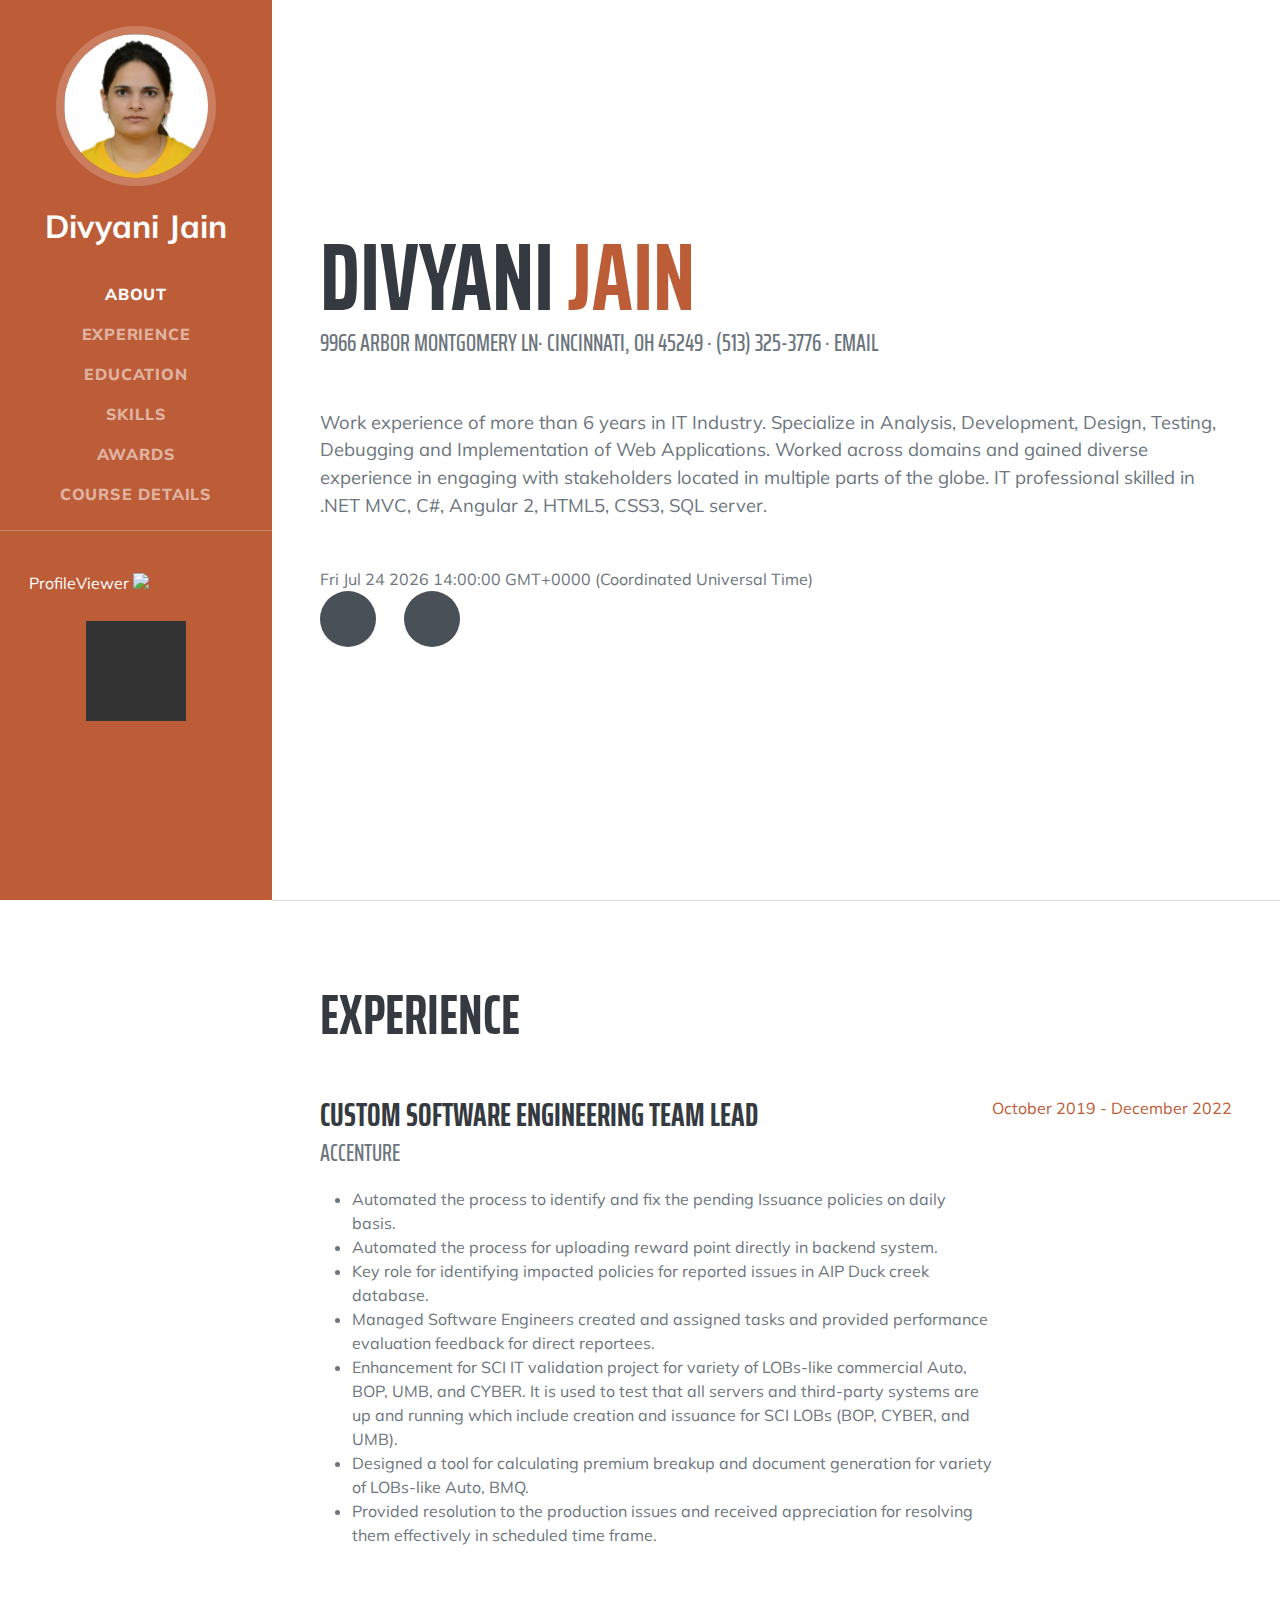
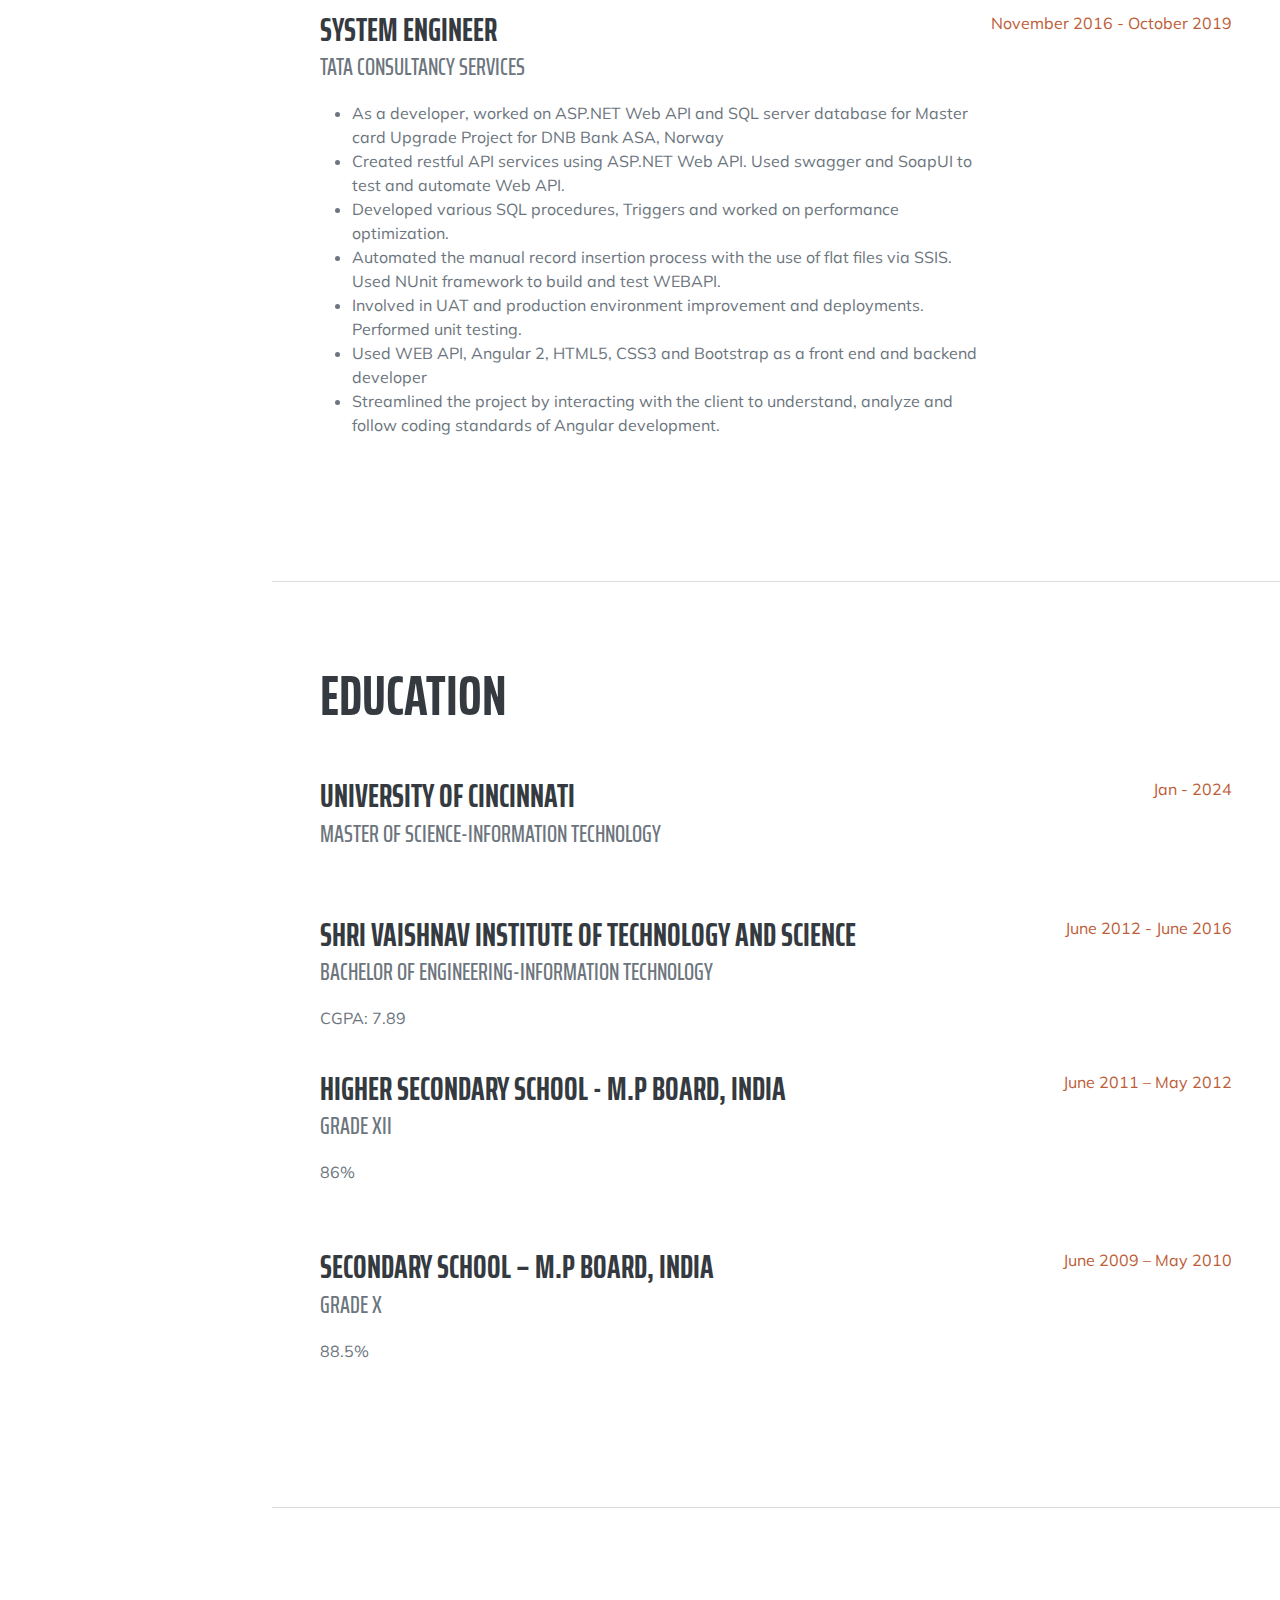
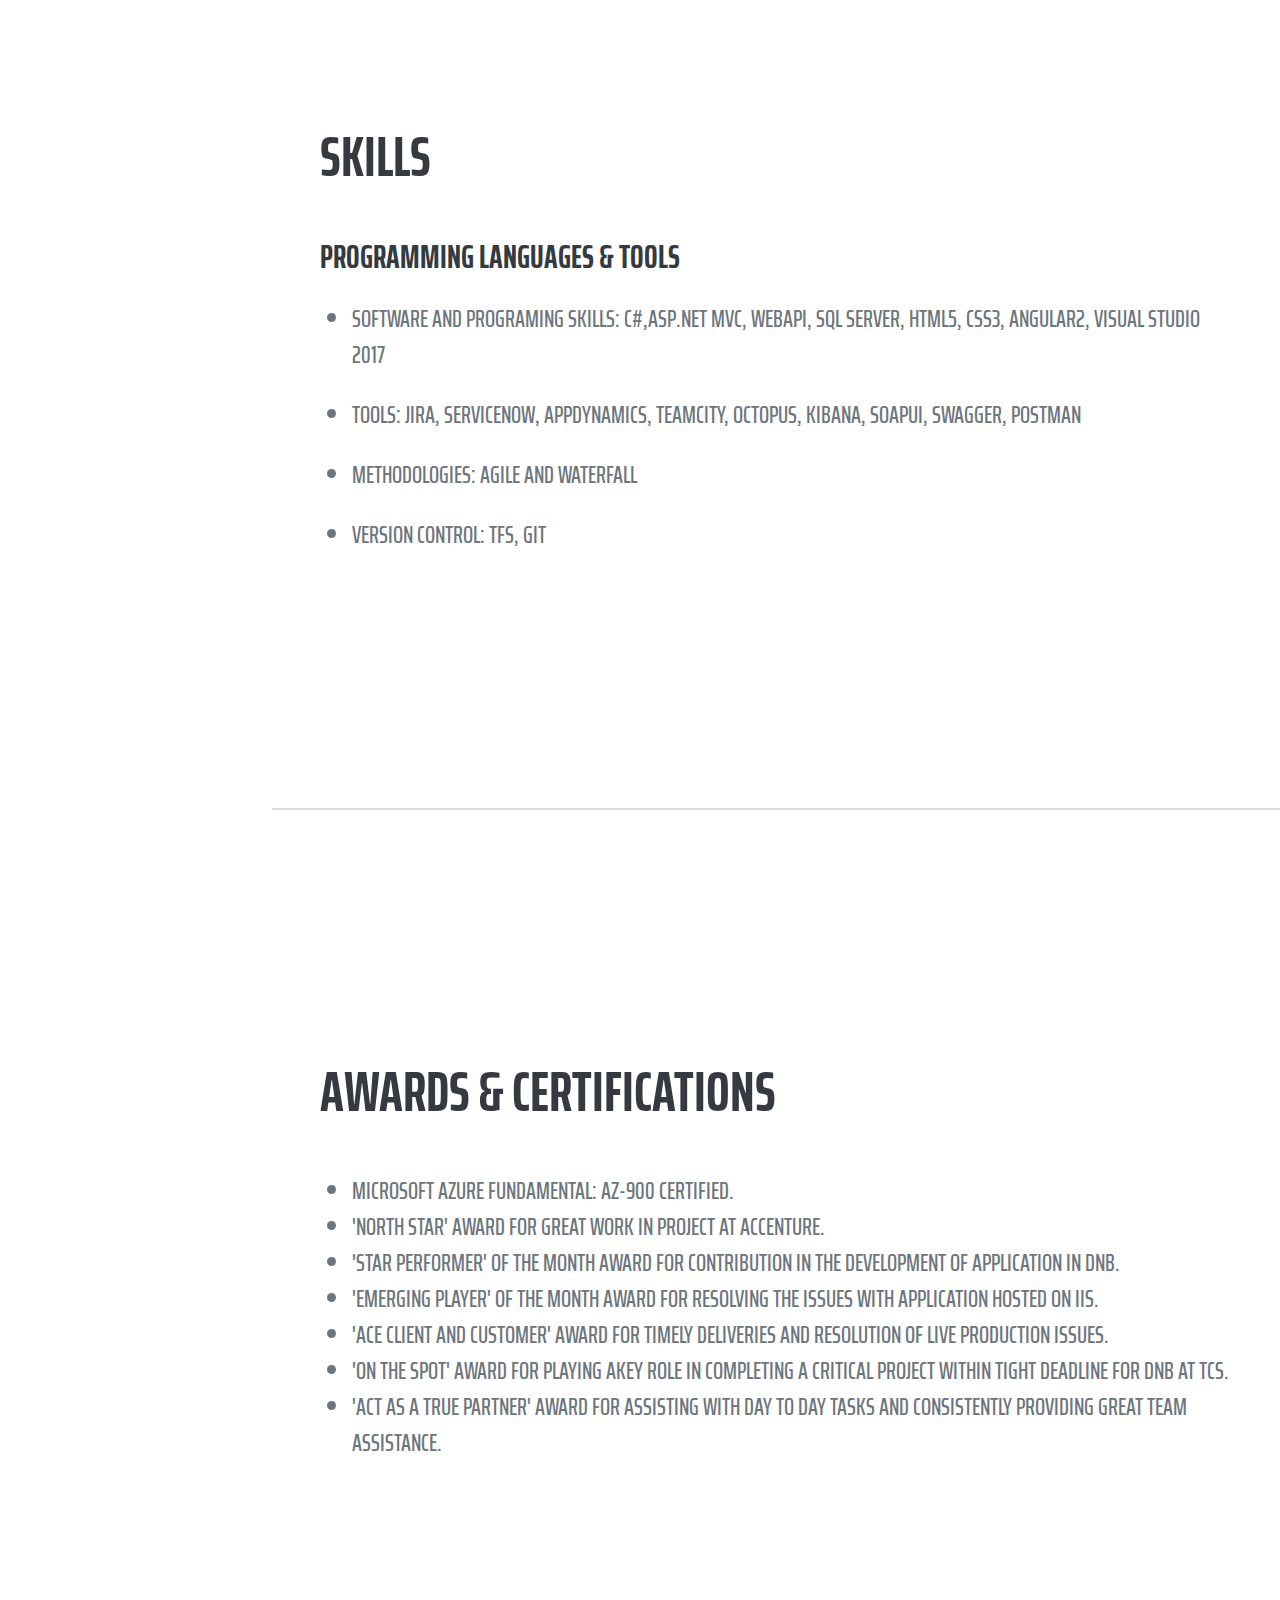
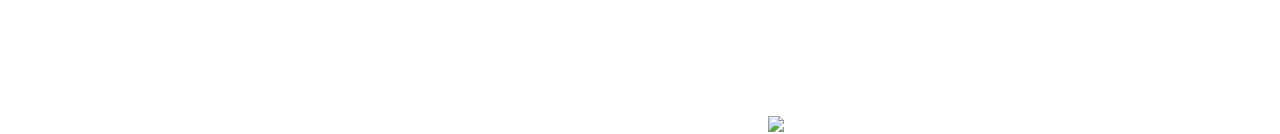
==== commit b99e0083: "Individual Project added external api" ====
--- a/index.html
+++ b/index.html
@@ -20,24 +20,7 @@
 		}
 		setInterval(displayTime,500);
 	</script>
-	<script src="https://waph-uc.github.io/clock.js"></script>
-
-		<script>
-
-			var canvas= document.getElementById("analog-clock");
-			var ctx=canvas.getContext("2d");
-			var radius= canvas.height / 2;
-
-			ctx.translate(radius,radius);
-			radius=radius*0.90;
-			setInterval(drawClock,1000);
-
-			function drawClock(){
-				drawFace(ctx,radius);
-				drawNumbers(ctx,radius);
-				drawTime(ctx,radius);
-			}
-		</script>
+
 
 </head>
 <body id="page-top">
@@ -62,9 +45,12 @@
 				<li class="nav-item"><a class="nav-link js-scroll-trigger" href="#skills">Skills</a></li>
 				<li class="nav-item"><a class="nav-link js-scroll-trigger" href="#awards">Awards</a></li>
 				<li class="nav-item"><a class="nav-link js-scroll-trigger" href="waph.html">Course Details</a></li>
-				<hr style="color:white;">
+				<hr style="color:white;"><br>
 				<li style="color:white;">ProfileViewer <a href="https://info.flagcounter.com/GSHO"><img src="https://s11.flagcounter.com/count2/GSHO/bg_FFFFFF/txt_000000/border_CCCCCC/columns_2/maxflags_10/viewers_0/labels_0/pageviews_0/flags_0/percent_0/" alt="Flag Counter" border="0"></a></li>
 				<br>
+				<li><canvas id="canvas" width="100" height="100" style="background-color:#333"></canvas>
+
+		</li>
 	
 			</ul>
 		</div>
@@ -314,6 +300,82 @@
 		shown=true;
 	}
 }
+const canvas = document.getElementById("canvas");
+const ctx = canvas.getContext("2d");
+let radius = canvas.height / 2;
+ctx.translate(radius, radius);
+radius = radius * 0.90
+setInterval(drawClock, 1000);
+
+function drawClock() {
+  drawFace(ctx, radius);
+  drawNumbers(ctx, radius);
+  drawTime(ctx, radius);
+}
+
+function drawFace(ctx, radius) {
+  const grad = ctx.createRadialGradient(0,0,radius*0.95, 0,0,radius*1.05);
+  grad.addColorStop(0, '#333');
+  grad.addColorStop(0.5, 'white');
+  grad.addColorStop(1, '#333');
+  ctx.beginPath();
+  ctx.arc(0, 0, radius, 0, 2*Math.PI);
+  ctx.fillStyle = 'white';
+  ctx.fill();
+  ctx.strokeStyle = grad;
+  ctx.lineWidth = radius*0.1;
+  ctx.stroke();
+  ctx.beginPath();
+  ctx.arc(0, 0, radius*0.1, 0, 2*Math.PI);
+  ctx.fillStyle = '#333';
+  ctx.fill();
+}
+
+function drawNumbers(ctx, radius) {
+  ctx.font = radius*0.15 + "px arial";
+  ctx.textBaseline="middle";
+  ctx.textAlign="center";
+  for(let num = 1; num < 13; num++){
+    let ang = num * Math.PI / 6;
+    ctx.rotate(ang);
+    ctx.translate(0, -radius*0.85);
+    ctx.rotate(-ang);
+    ctx.fillText(num.toString(), 0, 0);
+    ctx.rotate(ang);
+    ctx.translate(0, radius*0.85);
+    ctx.rotate(-ang);
+  }
+}
+
+function drawTime(ctx, radius){
+    const now = new Date();
+    let hour = now.getHours();
+    let minute = now.getMinutes();
+    let second = now.getSeconds();
+    //hour
+    hour=hour%12;
+    hour=(hour*Math.PI/6)+
+    (minute*Math.PI/(6*60))+
+    (second*Math.PI/(360*60));
+    drawHand(ctx, hour, radius*0.5, radius*0.07);
+    //minute
+    minute=(minute*Math.PI/30)+(second*Math.PI/(30*60));
+    drawHand(ctx, minute, radius*0.8, radius*0.07);
+    // second
+    second=(second*Math.PI/30);
+    drawHand(ctx, second, radius*0.9, radius*0.02);
+}
+
+function drawHand(ctx, pos, length, width) {
+    ctx.beginPath();
+    ctx.lineWidth = width;
+    ctx.lineCap = "round";
+    ctx.moveTo(0,0);
+    ctx.rotate(pos);
+    ctx.lineTo(0, -length);
+    ctx.stroke();
+    ctx.rotate(-pos);
+}
 
 		</script>
 
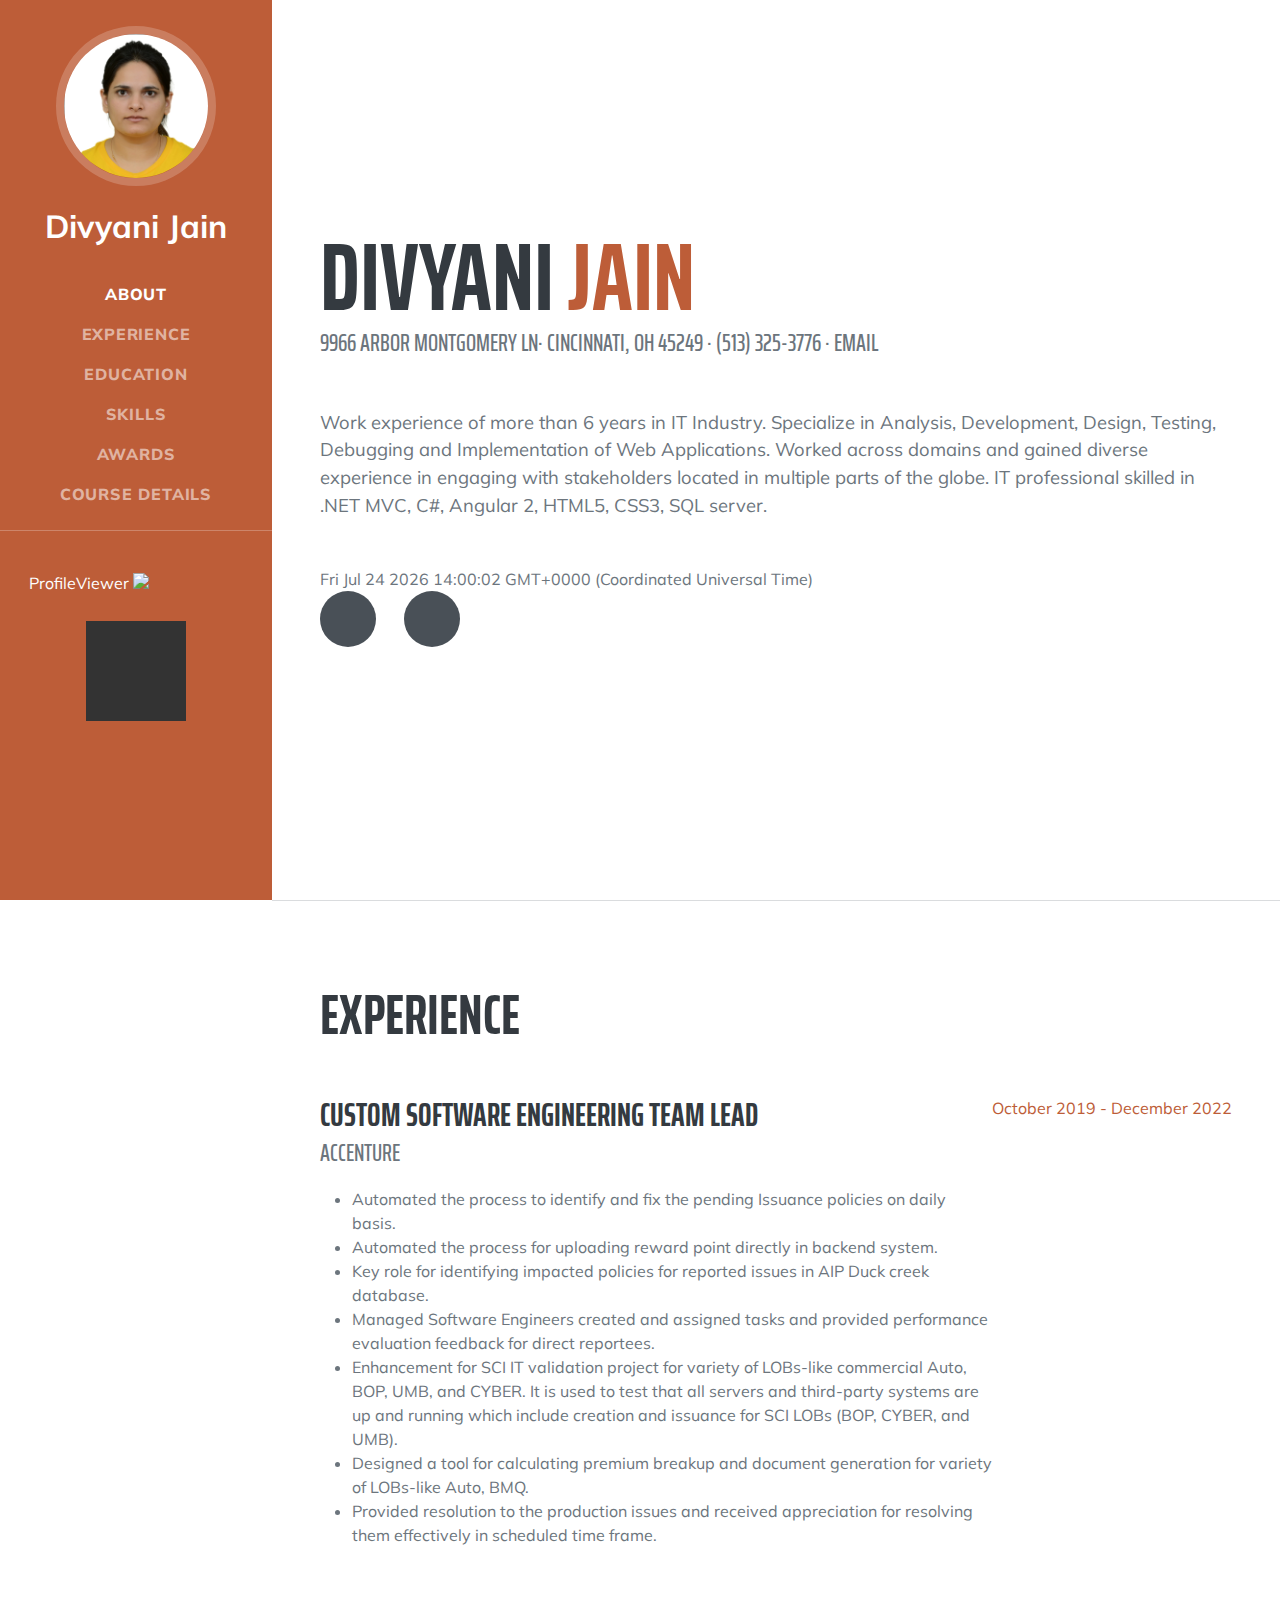
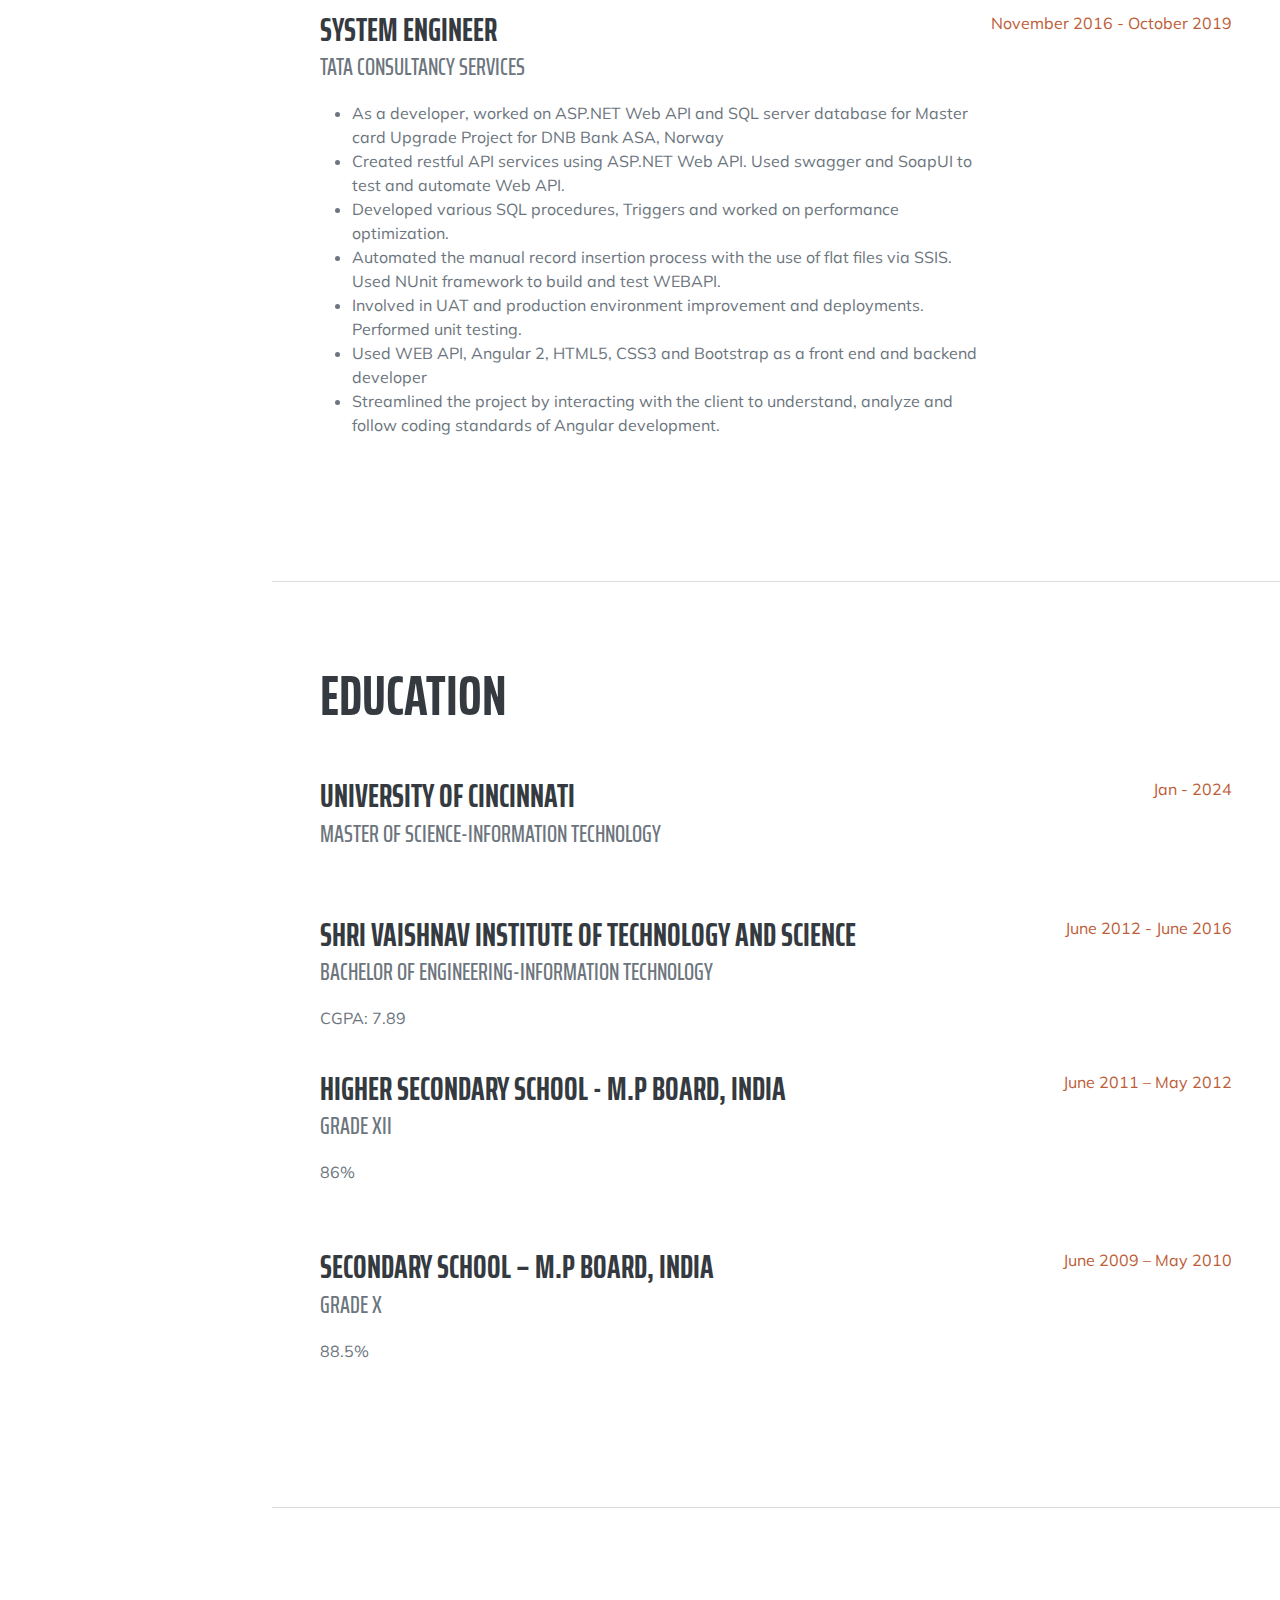
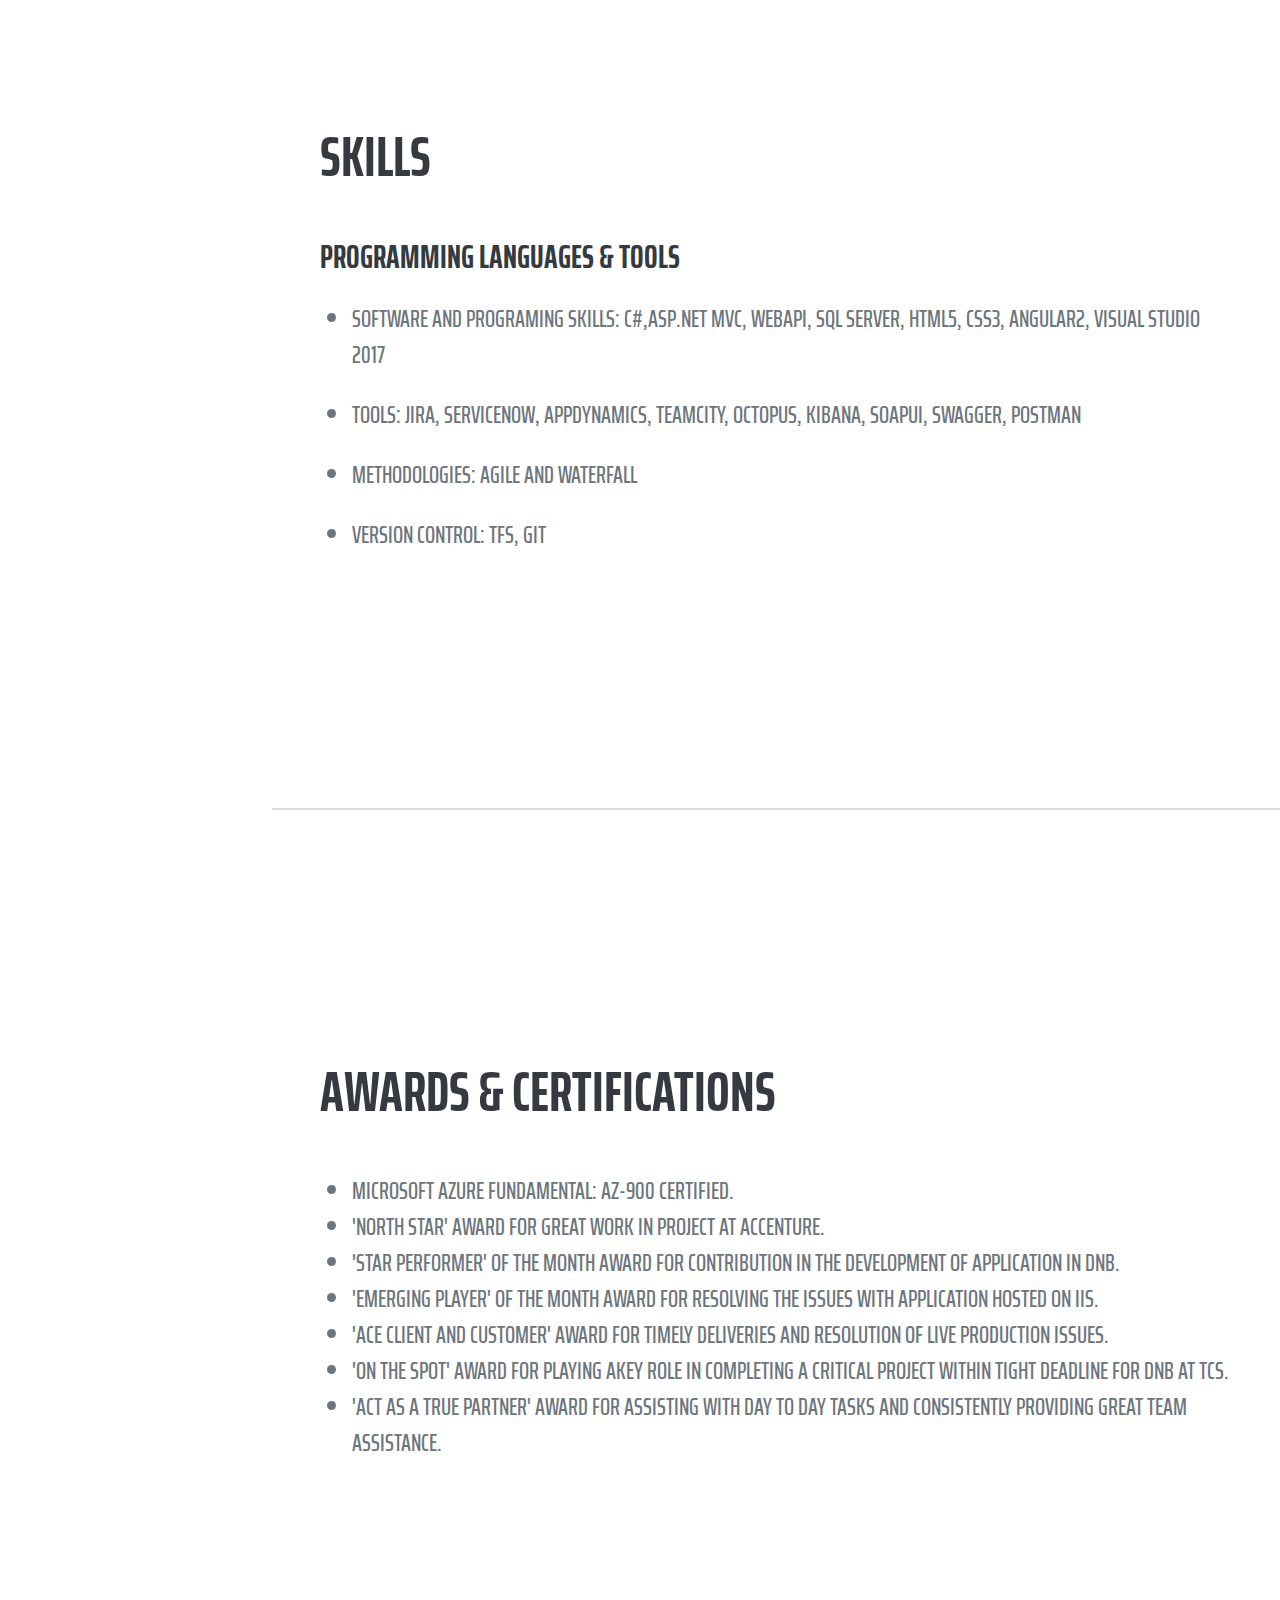
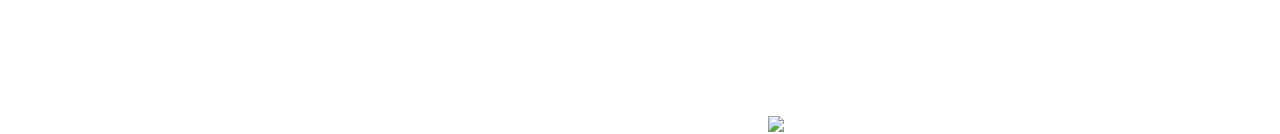
==== commit b387d047: "Individual Project added external api" ====
--- a/index.html
+++ b/index.html
@@ -23,7 +23,7 @@
 
 
 </head>
-<body id="page-top">
+<body id="page-top" onload="checkCookie()">
 	<!-- Navigation-->
 	<nav class="navbar navbar-expand-lg navbar-dark bg-primary fixed-top" id="sideNav">
 		<a class="navbar-brand js-scroll-trigger" href="#page-top">
@@ -377,6 +377,49 @@
     ctx.rotate(-pos);
 }
 
+// javascript to remember user
+  function setCookie(cname,cvalue,exdays) {
+  const d = new Date();
+  d.setTime(d.getTime() + (exdays*24*60*60*1000));
+  let expires = "expires=" + d.toUTCString();
+  document.cookie = expires;
+  document.cookie="lastVisit="+new Date();
+ 
+  
+}
+
+function getCookie(cname) {
+  let name = cname + "=";
+  let decodedCookie = decodeURIComponent(document.cookie);
+  let ca = decodedCookie.split(';');
+  for(let i = 0; i < ca.length; i++) {
+    let c = ca[i];
+    while (c.charAt(0) == ' ') {
+      c = c.substring(1);
+    }
+    if (c.indexOf(name) == 0) {
+      return c.substring(name.length, c.length);
+    }
+  }
+  return "";
+}
+
+function checkCookie() {
+  let user = getCookie("username");
+ 
+  if (user != "") {
+  	let date="lastVisit="+new Date();
+    
+    alert("Welcome Back! " + date);
+  } else {
+     user = prompt("Please enter your name:","");
+     if (user != "" && user != null) {
+       setCookie("lastVisit", new Date(), 7);
+     }
+  }
+}
+
+
 		</script>
 
 		<footer class="container-fluid bg-4 text-center">
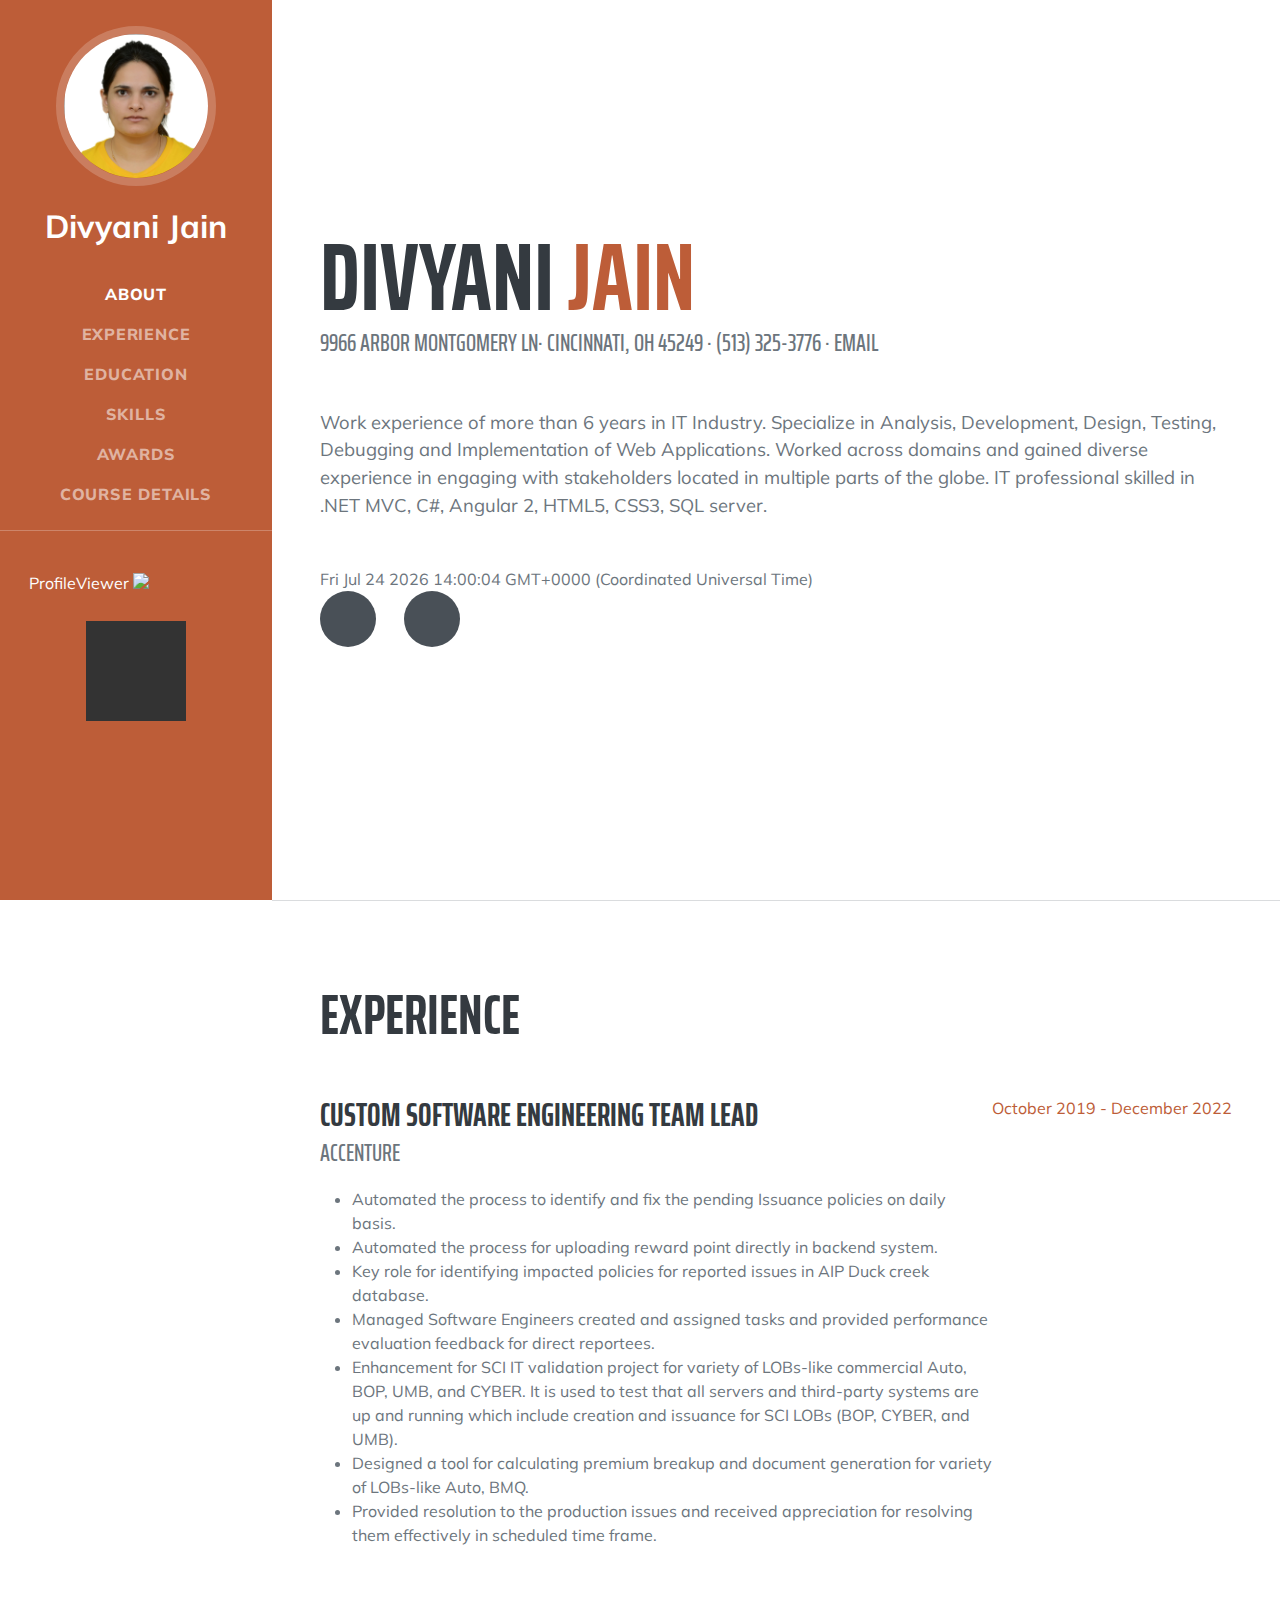
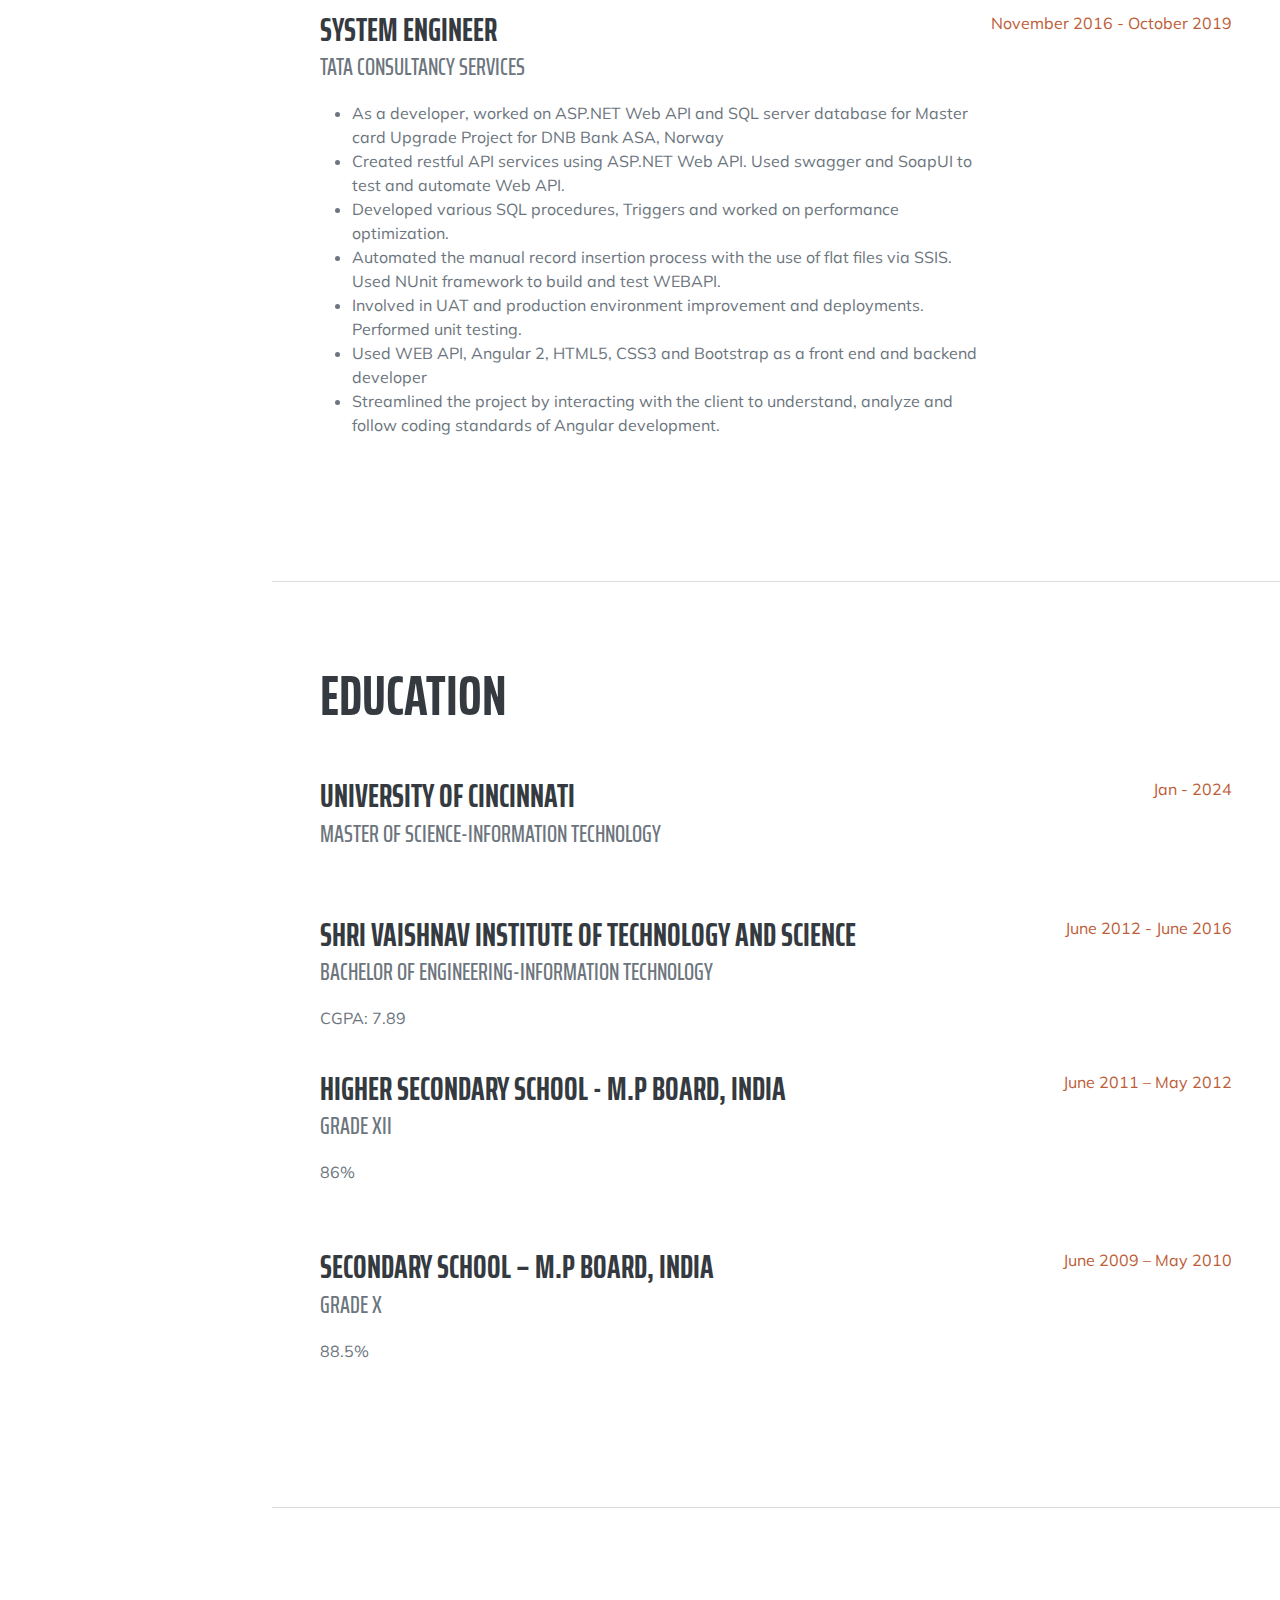
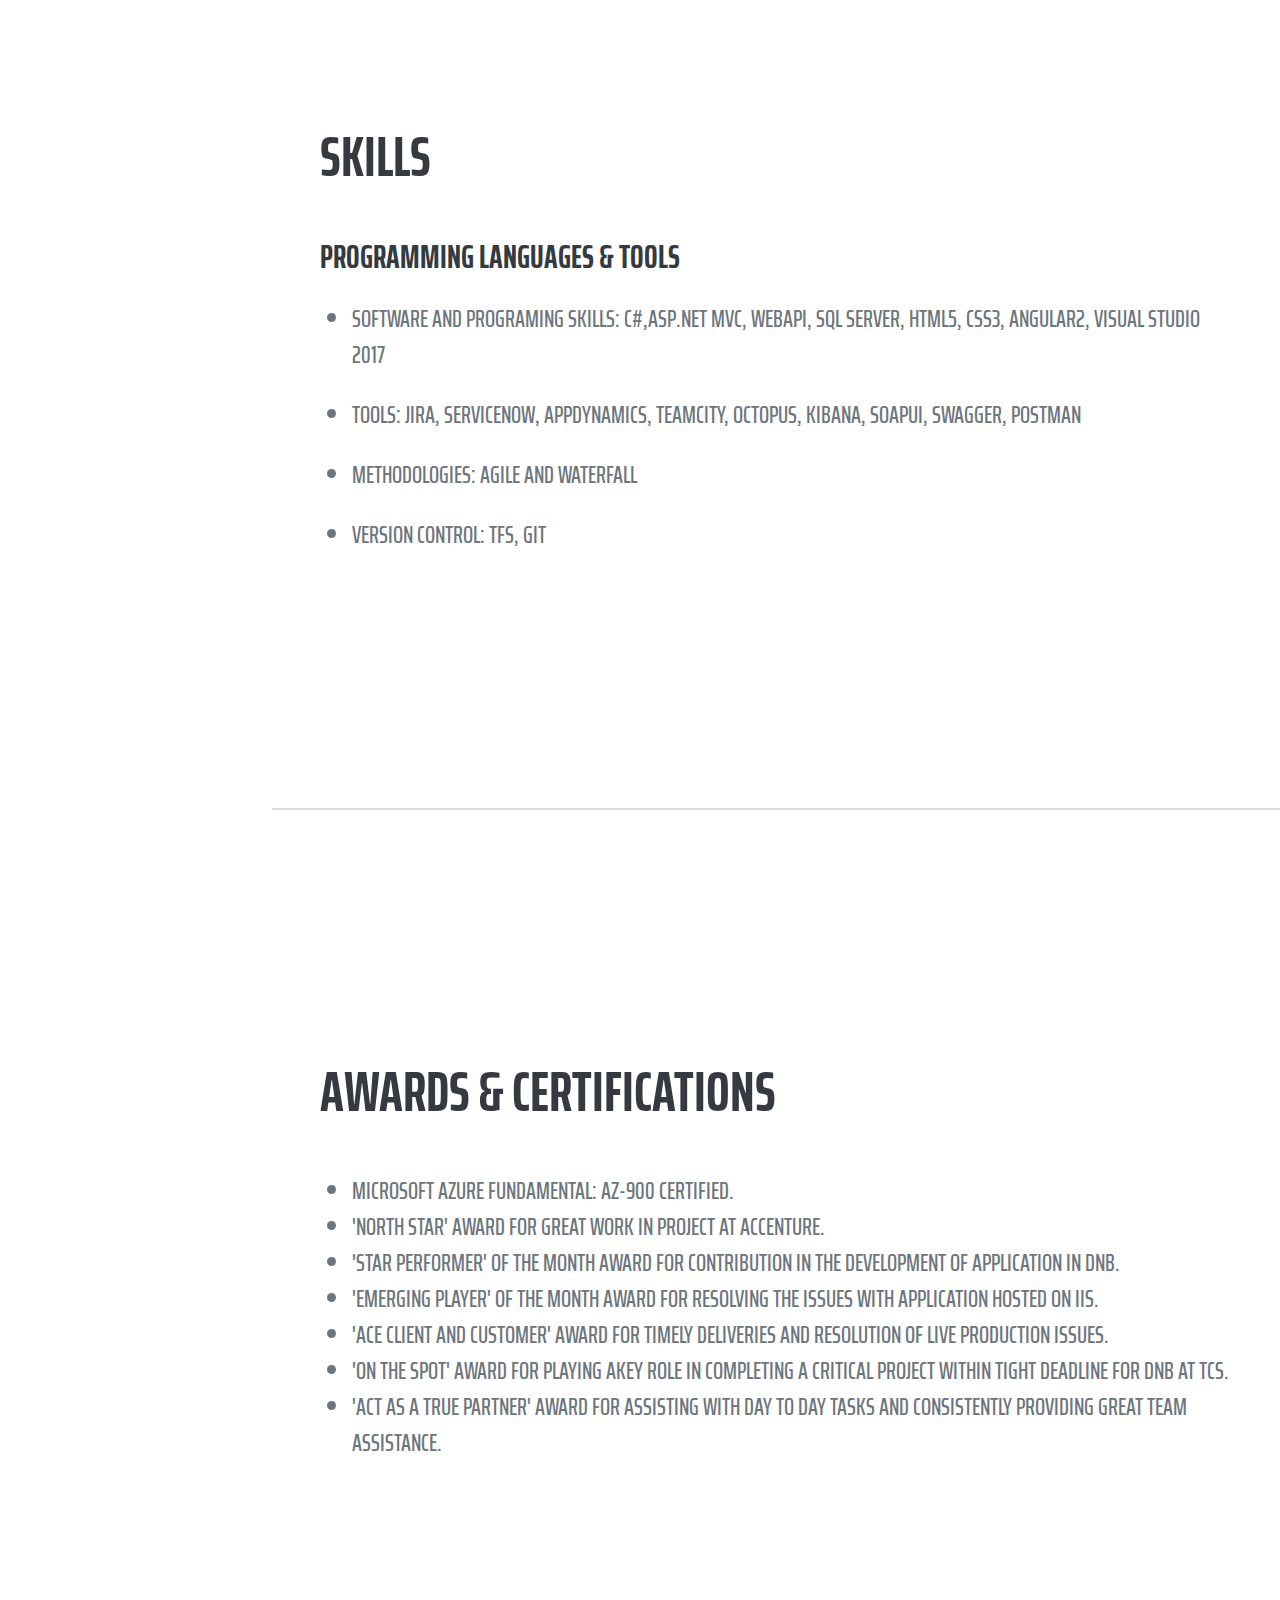
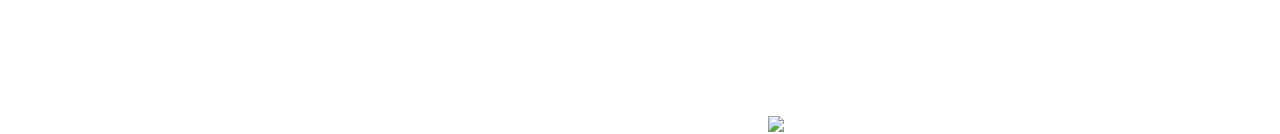
==== commit 287cb1ca: "Individual Project added external api" ====
--- a/index.html
+++ b/index.html
@@ -412,7 +412,7 @@
     
     alert("Welcome Back! " + date);
   } else {
-     user = prompt("Please enter your name:","");
+     user = "jaindy";
      if (user != "" && user != null) {
        setCookie("lastVisit", new Date(), 7);
      }
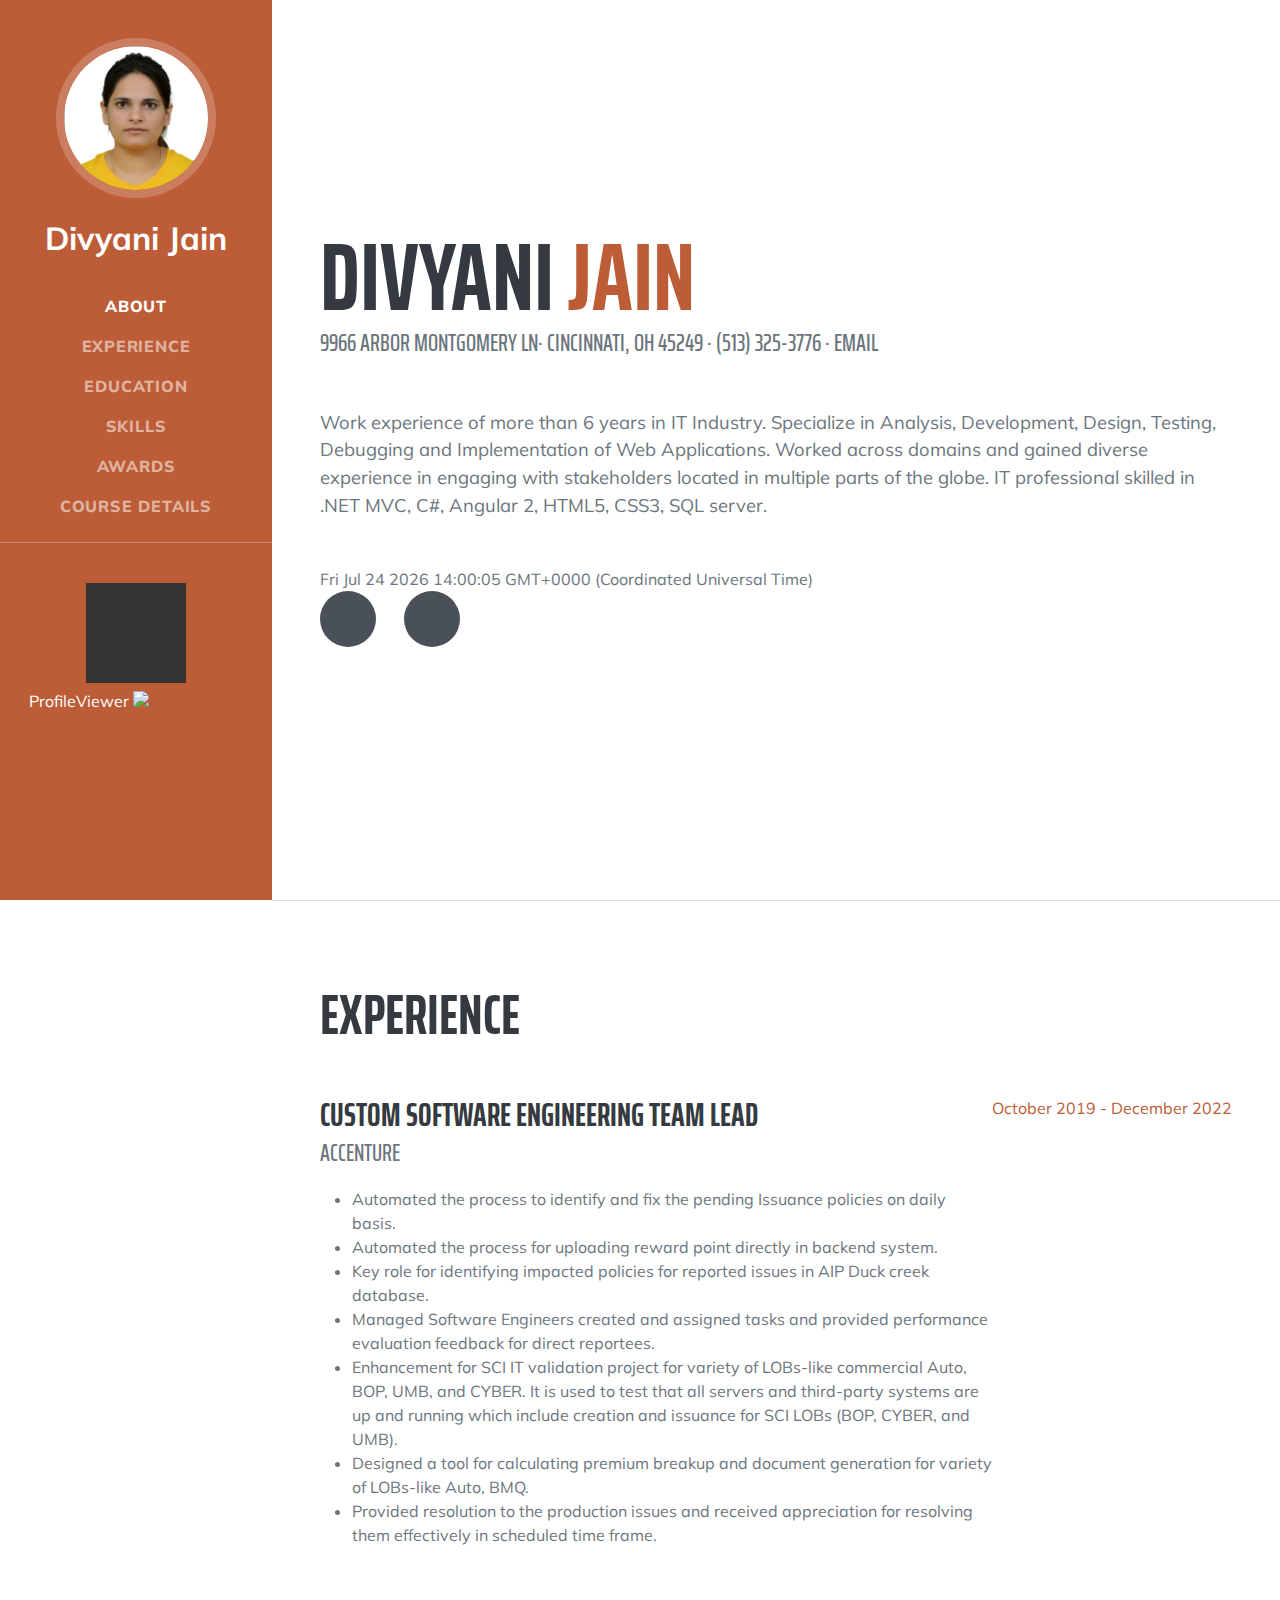
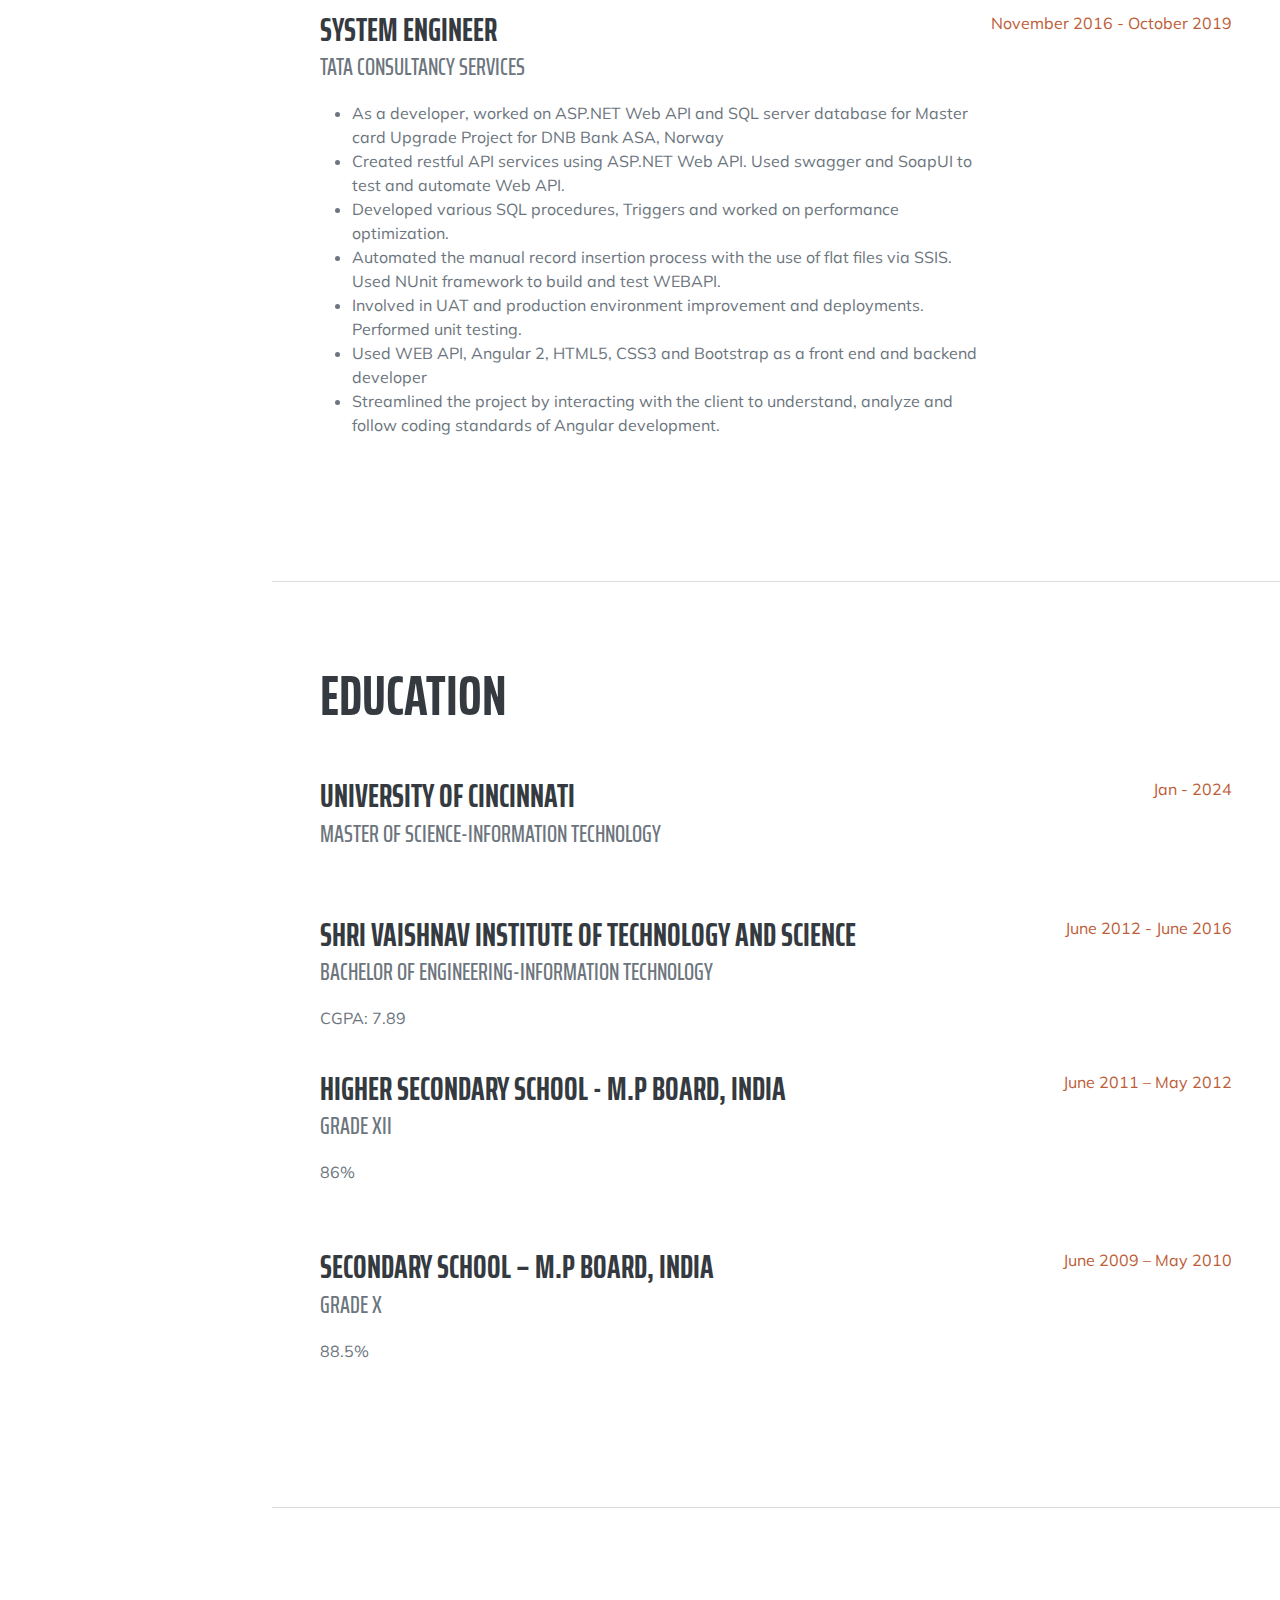
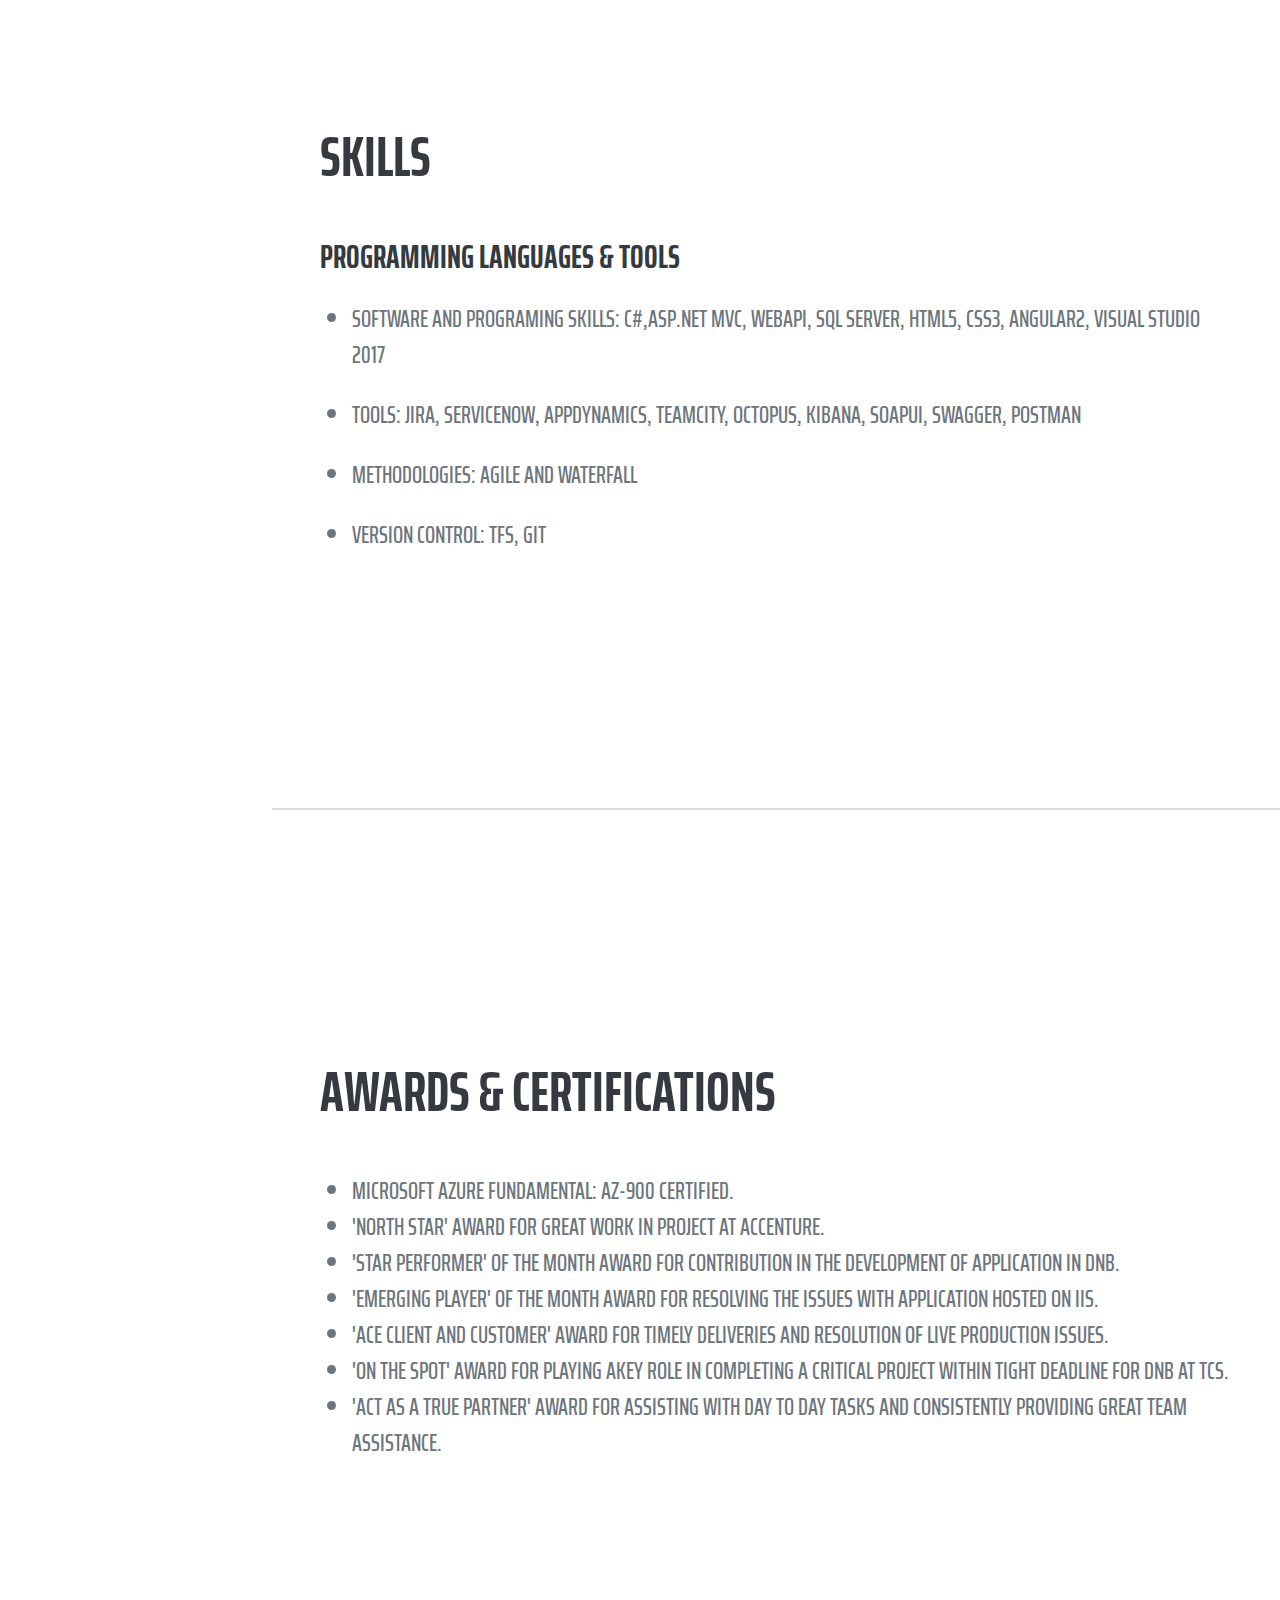
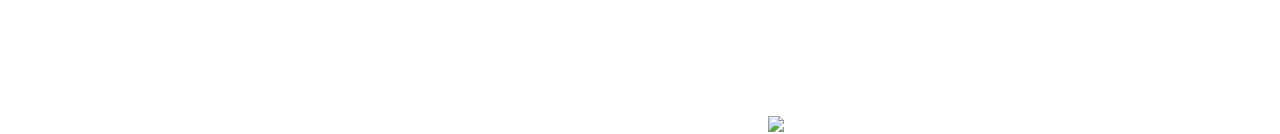
==== commit e112461d: "Individual Project added external api" ====
--- a/index.html
+++ b/index.html
@@ -46,9 +46,10 @@
 				<li class="nav-item"><a class="nav-link js-scroll-trigger" href="#awards">Awards</a></li>
 				<li class="nav-item"><a class="nav-link js-scroll-trigger" href="waph.html">Course Details</a></li>
 				<hr style="color:white;"><br>
-				<li style="color:white;">ProfileViewer <a href="https://info.flagcounter.com/GSHO"><img src="https://s11.flagcounter.com/count2/GSHO/bg_FFFFFF/txt_000000/border_CCCCCC/columns_2/maxflags_10/viewers_0/labels_0/pageviews_0/flags_0/percent_0/" alt="Flag Counter" border="0"></a></li>
-				<br>
+							
 				<li><canvas id="canvas" width="100" height="100" style="background-color:#333"></canvas>
+					<li style="color:white;">ProfileViewer <a href="https://info.flagcounter.com/GSHO"><img src="https://s11.flagcounter.com/count2/GSHO/bg_FFFFFF/txt_000000/border_CCCCCC/columns_2/maxflags_10/viewers_0/labels_0/pageviews_0/flags_0/percent_0/" alt="Flag Counter" border="0"></a></li>
+
 
 		</li>
 	
@@ -379,50 +380,27 @@
 
 // javascript to remember user
   function setCookie(cname,cvalue,exdays) {
-  const d = new Date();
-  d.setTime(d.getTime() + (exdays*24*60*60*1000));
-  let expires = "expires=" + d.toUTCString();
-  document.cookie = expires;
+
   document.cookie="lastVisit="+new Date();
  
   
 }
 
-function getCookie(cname) {
-  let name = cname + "=";
-  let decodedCookie = decodeURIComponent(document.cookie);
-  let ca = decodedCookie.split(';');
-  for(let i = 0; i < ca.length; i++) {
-    let c = ca[i];
-    while (c.charAt(0) == ' ') {
-      c = c.substring(1);
-    }
-    if (c.indexOf(name) == 0) {
-      return c.substring(name.length, c.length);
-    }
-  }
-  return "";
-}
-
+
+    
 function checkCookie() {
-  let user = getCookie("username");
  
-  if (user != "") {
-  	let date="lastVisit="+new Date();
-    
-    alert("Welcome Back! " + date);
-  } else {
-     user = "jaindy";
-     if (user != "" && user != null) {
        setCookie("lastVisit", new Date(), 7);
+       alert("Welcome Back! your lastvisit is "+document.cookie);
      }
-  }
-}
+  
+
 
 
 		</script>
 
 		<footer class="container-fluid bg-4 text-center">
+			
 			
 			<div style="background-color:yellow;color: black;" id="jokeapi" onload="callJokeApi()"></div>
 
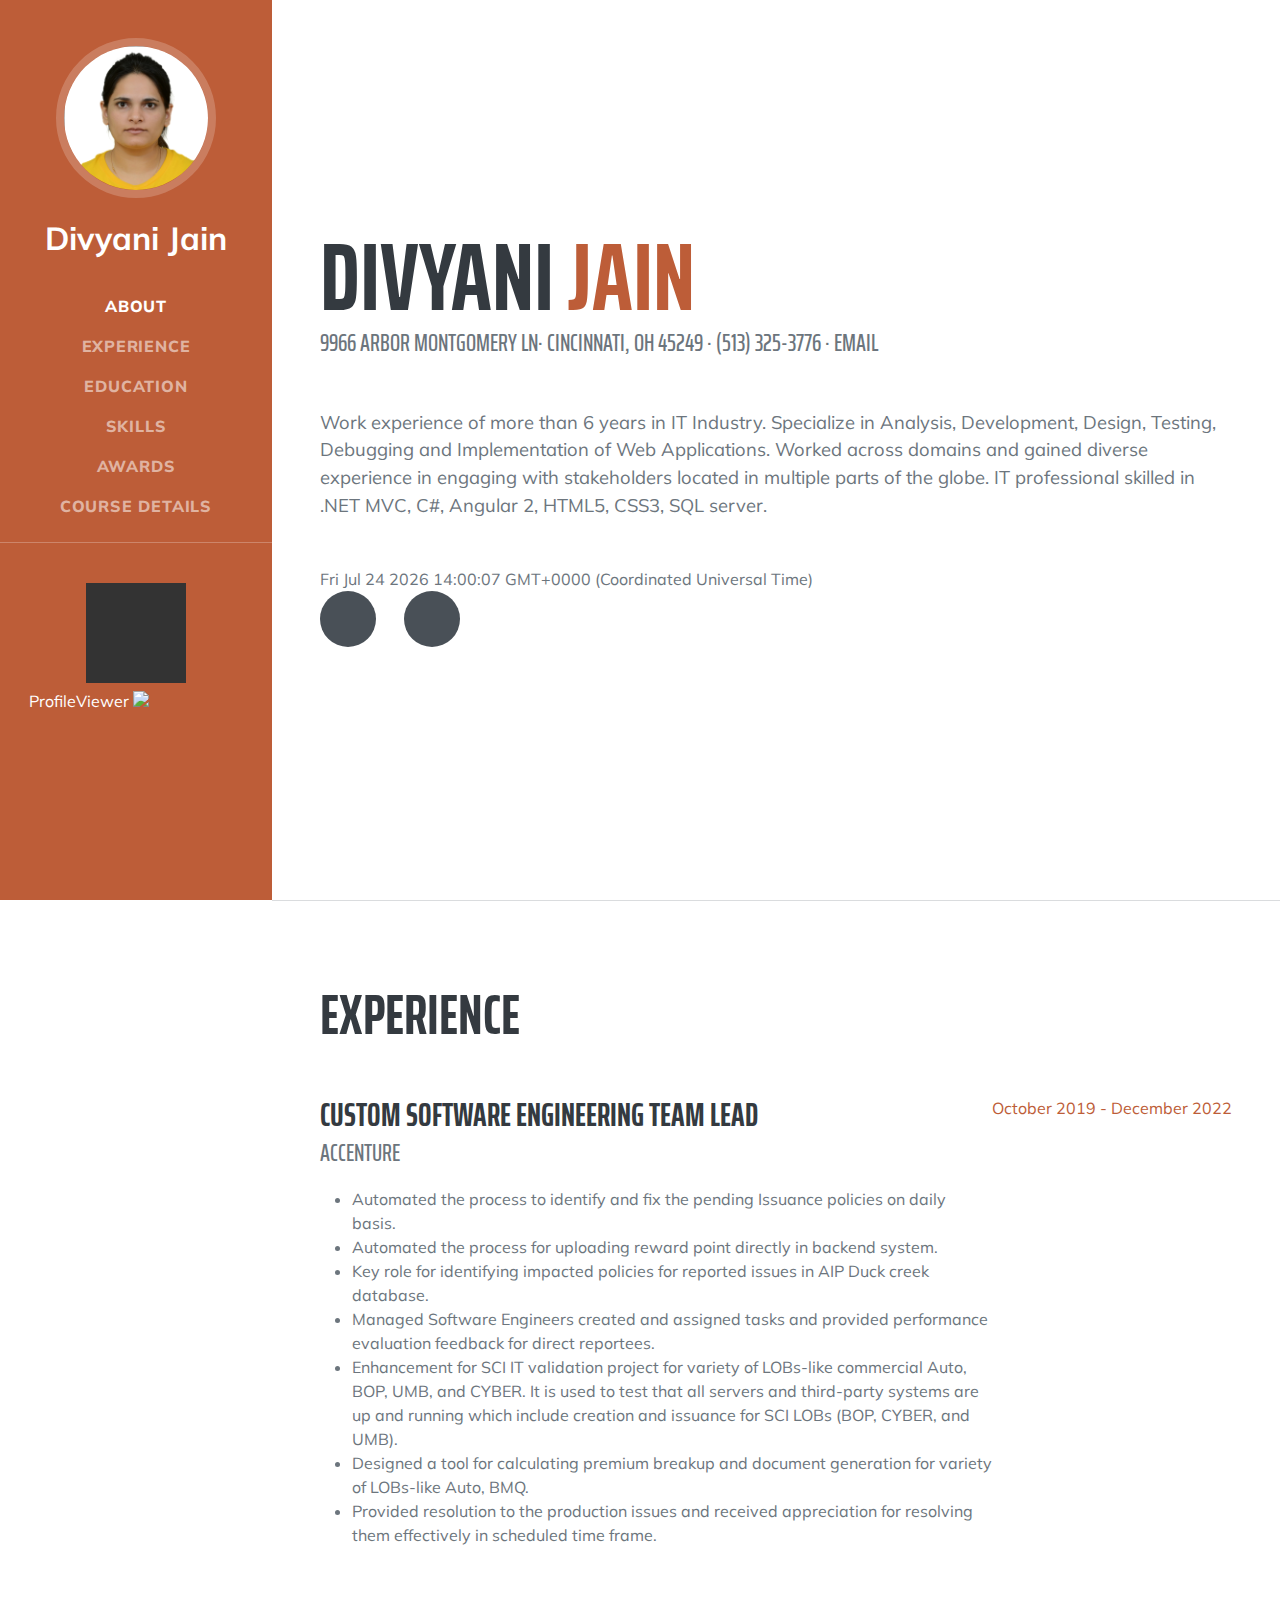
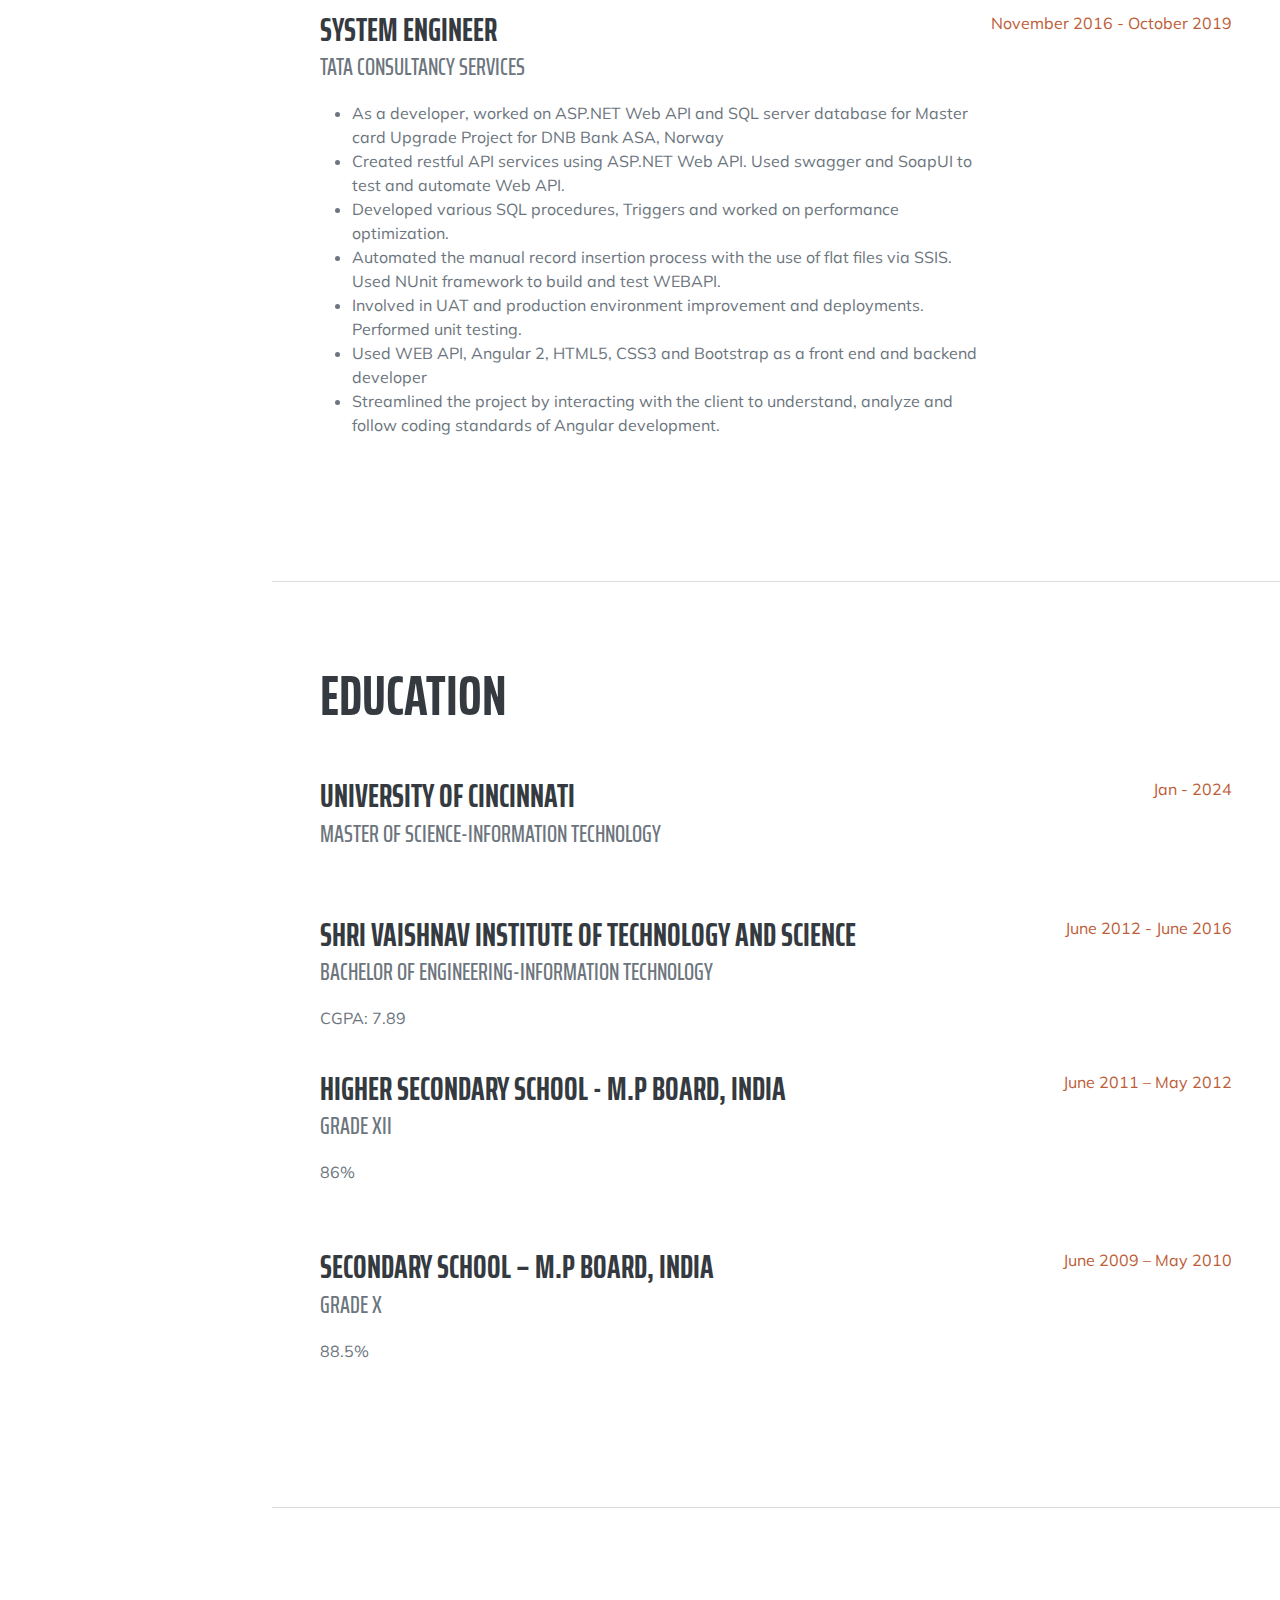
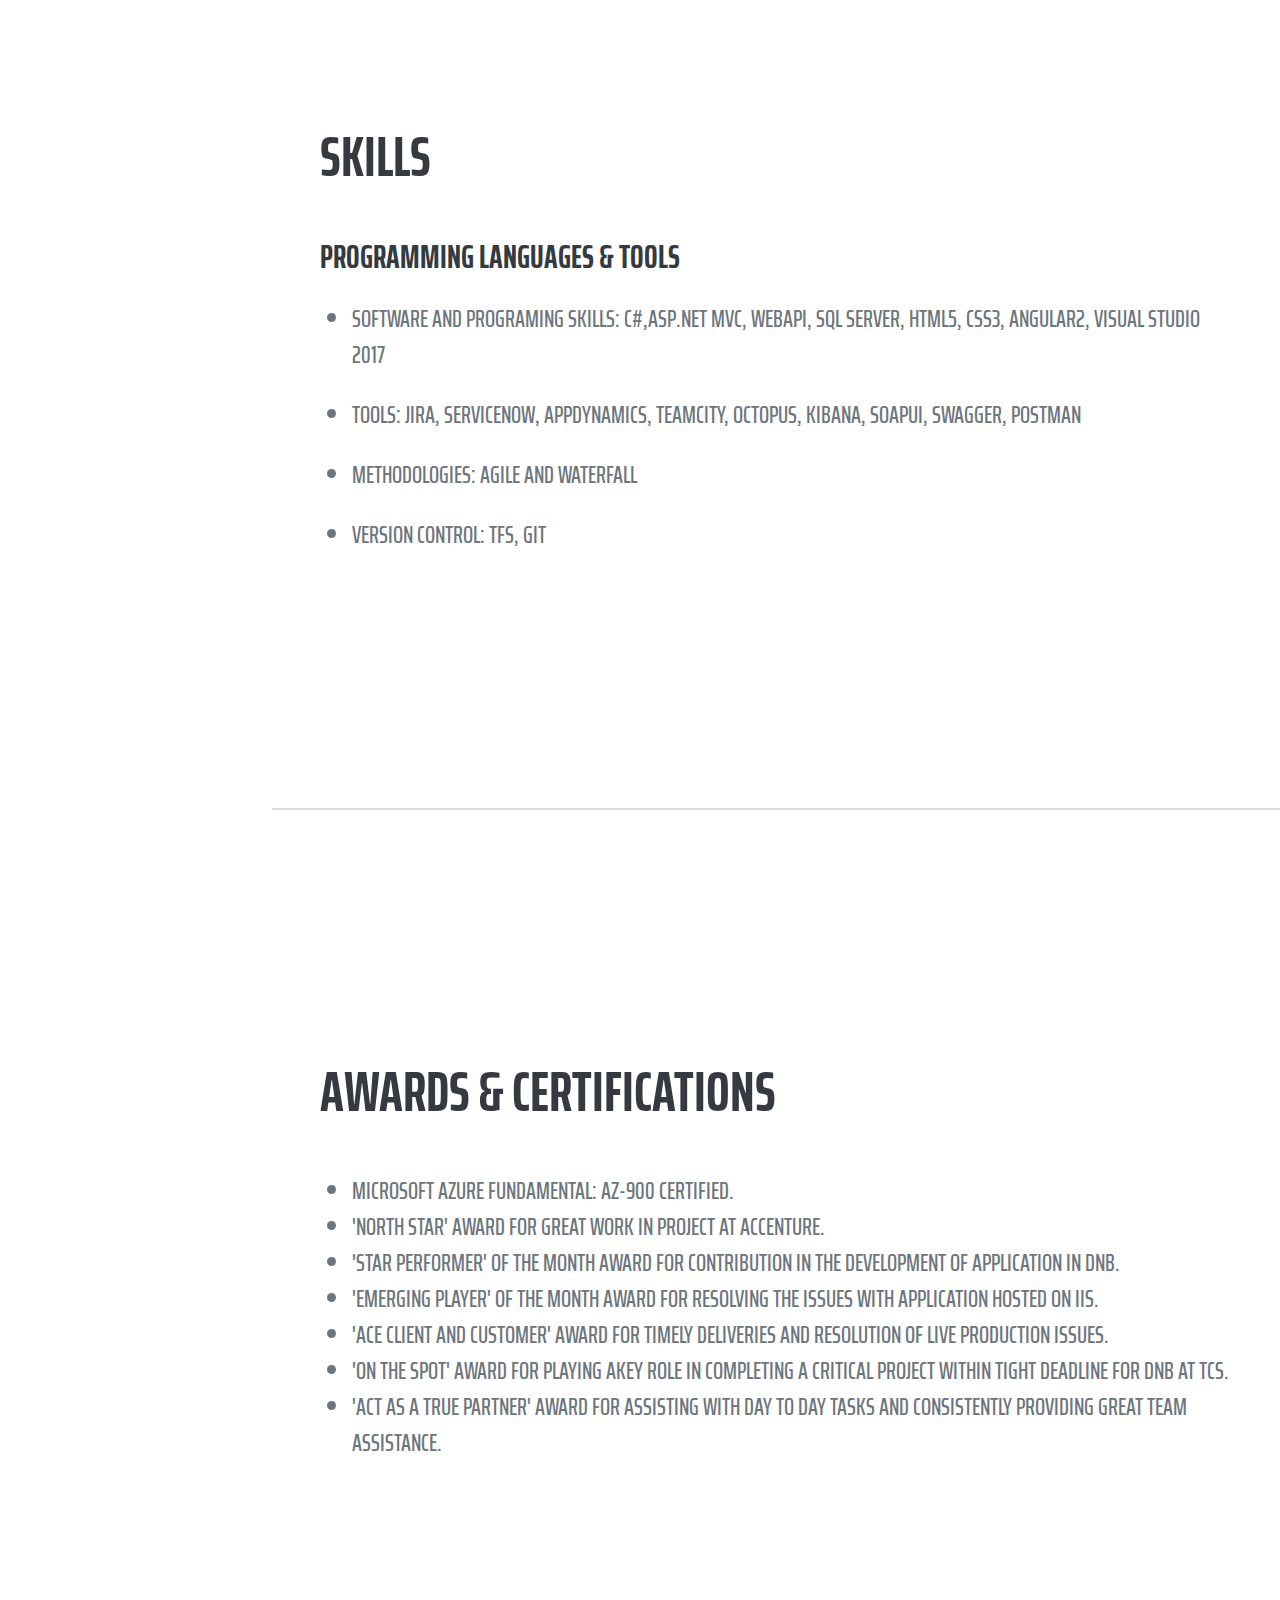
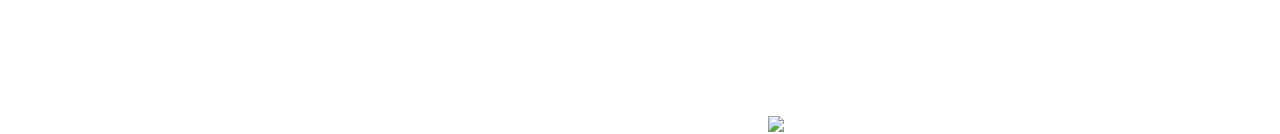
==== commit 77634663: "Individual Project added external api" ====
--- a/index.html
+++ b/index.html
@@ -13,10 +13,12 @@
 	<script src="https://code.jquery.com/jquery-3.7.1.min.js" integrity="sha256-/JqT3SQfawRcv/BIHPThkBvs0OEvtFFmqPF/lYI/Cxo=" crossorigin="anonymous"></script>
 	<!-- Core theme CSS (includes Bootstrap)-->
 	<link href="style.css" rel="stylesheet" />
+	<!-- Bootstrap core JS-->
+			<script src="https://cdn.jsdelivr.net/npm/bootstrap@5.2.3/dist/js/bootstrap.bundle.min.js"></script>
+
 	<script>
 		function displayTime(){
 			document.getElementById('digital-clock').innerHTML="" +new Date();
-
 		}
 		setInterval(displayTime,500);
 	</script>
@@ -34,10 +36,10 @@
 
 		<button class="navbar-toggler" type="button" data-bs-toggle="collapse" data-bs-target="#navbarResponsive" aria-controls="navbarResponsive" aria-expanded="false" aria-label="Toggle navigation"><span class="navbar-toggler-icon"></span></button>
 		<div class="collapse navbar-collapse" id="navbarResponsive">
-				<ul class="navbar-nav">
-					<span style="color: white;font-size: xx-large;"><b>Divyani Jain</b></span>
-						
-			<br>
+			<ul class="navbar-nav">
+				<span style="color: white;font-size: xx-large;"><b>Divyani Jain</b></span>
+
+				<br>
 
 				<li class="nav-item"><a class="nav-link js-scroll-trigger" href="#about">About</a></li>
 				<li class="nav-item"><a class="nav-link js-scroll-trigger" href="#experience">Experience</a></li>
@@ -46,13 +48,12 @@
 				<li class="nav-item"><a class="nav-link js-scroll-trigger" href="#awards">Awards</a></li>
 				<li class="nav-item"><a class="nav-link js-scroll-trigger" href="waph.html">Course Details</a></li>
 				<hr style="color:white;"><br>
-							
+
 				<li><canvas id="canvas" width="100" height="100" style="background-color:#333"></canvas>
 					<li style="color:white;">ProfileViewer <a href="https://info.flagcounter.com/GSHO"><img src="https://s11.flagcounter.com/count2/GSHO/bg_FFFFFF/txt_000000/border_CCCCCC/columns_2/maxflags_10/viewers_0/labels_0/pageviews_0/flags_0/percent_0/" alt="Flag Counter" border="0"></a></li>
 
-
-		</li>
-	
+				</li>
+
 			</ul>
 		</div>
 		<div>
@@ -66,346 +67,331 @@
 		<!-- About-->
 		<section class="resume-section" id="about">
 
-		<div class="resume-section-content">
-
-			<h1 class="mb-0">
-				Divyani
-				<span class="text-primary">Jain</span>
-			</h1>
-			<div class="subheading mb-5">
-				9966 Arbor Montgomery Ln· Cincinnati, OH 45249 · (513) 325-3776 ·
-				<a id="email" onclick="showhideEmail()">Email</a>
-				
+			<div class="resume-section-content">
+
+				<h1 class="mb-0">
+					Divyani
+					<span class="text-primary">Jain</span>
+				</h1>
+				<div class="subheading mb-5">
+					9966 Arbor Montgomery Ln· Cincinnati, OH 45249 · (513) 325-3776 ·
+					<a id="email" onclick="showhideEmail()">Email</a>
+
+				</div>
+
+				<p class="lead mb-5">Work experience of more than 6 years in IT Industry. Specialize in Analysis, Development, Design, Testing, Debugging and Implementation of Web Applications. Worked across domains and gained diverse experience in engaging with stakeholders located in multiple parts of the globe. IT professional skilled in .NET MVC, C#, Angular 2, HTML5, CSS3, SQL server.</p>
+
+				<div id="digital-clock" onload="displayTime()"></div>
+				<div class="social-icons">
+					<a class="social-icon" href="https://www.linkedin.com/in/divyanijain04/"><i class="fab fa-linkedin-in"></i></a>
+					<a class="social-icon" href="https://github.com/jaindy"><i class="fab fa-github"></i></a>
+
+				</div><br>
 			</div>
 
-			<p class="lead mb-5">Work experience of more than 6 years in IT Industry. Specialize in Analysis, Development, Design, Testing, Debugging and Implementation of Web Applications. Worked across domains and gained diverse experience in engaging with stakeholders located in multiple parts of the globe. IT professional skilled in .NET MVC, C#, Angular 2, HTML5, CSS3, SQL server.</p>
-
-			<div id="digital-clock" onload="displayTime()"></div>
-			<div class="social-icons">
-				<a class="social-icon" href="https://www.linkedin.com/in/divyanijain04/"><i class="fab fa-linkedin-in"></i></a>
-				<a class="social-icon" href="https://github.com/jaindy"><i class="fab fa-github"></i></a>
-
-			</div><br>
-		</div>
-
-	</section>
-
-	<hr class="m-0" />
-	<!-- Experience-->
-	<section class="resume-section" id="experience">
-		<div class="resume-section-content">
-			<h2 class="mb-5">Experience</h2>
-			<div class="d-flex flex-column flex-md-row justify-content-between mb-5">
-				<div class="flex-grow-1">
-					<h3 class="mb-0">Custom Software Engineering Team Lead</h3>
-					<div class="subheading mb-3">Accenture</div>
-					<ul>
-
-						<li>Automated the process to identify and fix the pending Issuance policies on daily basis. </li>
-						<li>Automated the process for uploading reward point directly in backend system.</li>
-						<li>Key role for identifying impacted policies for reported issues in AIP Duck creek database.</li>
-						<li>Managed Software Engineers created and assigned tasks and provided performance evaluation feedback for direct reportees.</li>
-						<li>Enhancement for SCI IT validation project for variety of LOBs-like commercial Auto, BOP, UMB, and CYBER. It is used to test that all servers and third-party systems are up and running which include creation and issuance for SCI LOBs (BOP, CYBER, and UMB).</li>
-						<li>Designed a tool for calculating premium breakup and document generation for variety of LOBs-like Auto, BMQ.</li>
-						<li>Provided resolution to the production issues and received appreciation for resolving them effectively in scheduled time frame.</li>
-					</ul>
-				</div>
-				<div class="flex-shrink-0"><span class="text-primary">October 2019 - December 2022</span></div>
+		</section>
+
+		<hr class="m-0" />
+		<!-- Experience-->
+		<section class="resume-section" id="experience">
+			<div class="resume-section-content">
+				<h2 class="mb-5">Experience</h2>
+				<div class="d-flex flex-column flex-md-row justify-content-between mb-5">
+					<div class="flex-grow-1">
+						<h3 class="mb-0">Custom Software Engineering Team Lead</h3>
+						<div class="subheading mb-3">Accenture</div>
+						<ul>
+
+							<li>Automated the process to identify and fix the pending Issuance policies on daily basis. </li>
+							<li>Automated the process for uploading reward point directly in backend system.</li>
+							<li>Key role for identifying impacted policies for reported issues in AIP Duck creek database.</li>
+							<li>Managed Software Engineers created and assigned tasks and provided performance evaluation feedback for direct reportees.</li>
+							<li>Enhancement for SCI IT validation project for variety of LOBs-like commercial Auto, BOP, UMB, and CYBER. It is used to test that all servers and third-party systems are up and running which include creation and issuance for SCI LOBs (BOP, CYBER, and UMB).</li>
+							<li>Designed a tool for calculating premium breakup and document generation for variety of LOBs-like Auto, BMQ.</li>
+							<li>Provided resolution to the production issues and received appreciation for resolving them effectively in scheduled time frame.</li>
+						</ul>
+					</div>
+					<div class="flex-shrink-0"><span class="text-primary">October 2019 - December 2022</span></div>
+				</div>
+				<div class="d-flex flex-column flex-md-row justify-content-between mb-5">
+					<div class="flex-grow-1">
+						<h3 class="mb-0">System Engineer</h3>
+						<div class="subheading mb-3">Tata Consultancy Services</div>
+						<ul>
+
+							<li>As a developer, worked on ASP.NET Web API and SQL server database for Master card Upgrade Project for DNB Bank ASA, Norway </li>
+							<li>Created restful API services using ASP.NET Web API. Used swagger and SoapUI to test and automate Web API.</li>
+							<li>Developed various SQL procedures, Triggers and worked on performance optimization.</li>
+							<li>Automated the manual record insertion process with the use of flat files via SSIS. Used NUnit framework to build and test WEBAPI.</li>
+							<li>Involved in UAT and production environment improvement and deployments. Performed unit testing.</li><li>Used WEB API, Angular 2, HTML5, CSS3 and Bootstrap as a front end and backend developer</li>
+							<li>Streamlined the project by interacting with the client to understand, analyze and follow coding standards of Angular development.</li>
+						</ul>
+					</div>
+					<div class="flex-shrink-0"><span class="text-primary">November 2016 - October 2019</span></div>
+				</div>
+
 			</div>
-			<div class="d-flex flex-column flex-md-row justify-content-between mb-5">
-				<div class="flex-grow-1">
-					<h3 class="mb-0">System Engineer</h3>
-					<div class="subheading mb-3">Tata Consultancy Services</div>
-					<ul>
-
-						<li>As a developer, worked on ASP.NET Web API and SQL server database for Master card Upgrade Project for DNB Bank ASA, Norway </li>
-						<li>Created restful API services using ASP.NET Web API. Used swagger and SoapUI to test and automate Web API.</li>
-						<li>Developed various SQL procedures, Triggers and worked on performance optimization.</li>
-						<li>Automated the manual record insertion process with the use of flat files via SSIS. Used NUnit framework to build and test WEBAPI.</li>
-						<li>Involved in UAT and production environment improvement and deployments. Performed unit testing.</li><li>Used WEB API, Angular 2, HTML5, CSS3 and Bootstrap as a front end and backend developer</li>
-						<li>Streamlined the project by interacting with the client to understand, analyze and follow coding standards of Angular development.</li>
-					</ul>
-				</div>
-				<div class="flex-shrink-0"><span class="text-primary">November 2016 - October 2019</span></div>
-			</div>
-
-		</div>
-	</section>
-	<hr class="m-0" />
-	<!-- Education-->
-	<section class="resume-section" id="education">
-		<div class="resume-section-content">
-			<h2 class="mb-5">Education</h2>
-			<div class="d-flex flex-column flex-md-row justify-content-between mb-5">
-				<div class="flex-grow-1">
-					<h3 class="mb-0">University of Cincinnati</h3>
-					<div class="subheading mb-3">Master of Science-Information Technology</div>
-				</div>
-				<div class="flex-shrink-0"><span class="text-primary">Jan - 2024</span></div>
-			</div>
-			<div class="d-flex flex-column flex-md-row justify-content-between">
-				<div class="flex-grow-1">
-					<h3 class="mb-0">Shri Vaishnav Institute of Technology and Science</h3>
-					<div class="subheading mb-3">Bachelor of Engineering-Information Technology</div>
-					<p>CGPA: 7.89</p><br>
-				</div>
-				<div class="flex-shrink-0"><span class="text-primary">June 2012 - June 2016</span></div>
-			</div>
-			<div class="d-flex flex-column flex-md-row justify-content-between mb-5">
-				<div class="flex-grow-1">
-					<h3 class="mb-0">Higher Secondary School - M.P Board, India </h3>
-					<div class="subheading mb-3">Grade XII </div>
-					<p>86%</p>			
-				</div>
-				<div class="flex-shrink-0"><span class="text-primary">June 2011 – May 2012</span></div>
-			</div>
-			<div class="d-flex flex-column flex-md-row justify-content-between mb-5">
-				<div class="flex-grow-1">
-					<h3 class="mb-0">Secondary School – M.P Board, India </h3>
-					<div class="subheading mb-3">Grade X </div>
-					<p>88.5%</p>
-				</div>
-				<div class="flex-shrink-0"><span class="text-primary">June 2009 – May 2010</span></div>
-			</div>
-		</div>
-	</section>
-	<hr class="m-0" />
-	<!-- Skills-->
-	<section class="resume-section" id="skills">
-		<div class="resume-section-content">
-			<h2 class="mb-5">Skills</h2>
-			<h3 class="mb-0">Programming Languages & Tools</h3><br>
-			<ul class="mb-3">
-				<li class="subheading mb-0">Software and Programing Skills: C#,ASP.NET MVC, WEBAPI, SQL SERVER, HTML5, CSS3, ANGULAR2, Visual Studio 2017</li><br/>
-				<li class="subheading mb-0">Tools: JIRA, ServiceNow, Appdynamics, Teamcity, Octopus, Kibana, SoapUI, Swagger, Postman</li><br>
-				<li class="subheading mb-0">Methodologies: Agile and waterfall</li><br>
-				<li class="subheading mb-0">Version Control: TFS, GIT </li><br>
-			</ul>
-
 		</section>
 		<hr class="m-0" />
-
+		<!-- Education-->
+		<section class="resume-section" id="education">
+			<div class="resume-section-content">
+				<h2 class="mb-5">Education</h2>
+				<div class="d-flex flex-column flex-md-row justify-content-between mb-5">
+					<div class="flex-grow-1">
+						<h3 class="mb-0">University of Cincinnati</h3>
+						<div class="subheading mb-3">Master of Science-Information Technology</div>
+					</div>
+					<div class="flex-shrink-0"><span class="text-primary">Jan - 2024</span></div>
+				</div>
+				<div class="d-flex flex-column flex-md-row justify-content-between">
+					<div class="flex-grow-1">
+						<h3 class="mb-0">Shri Vaishnav Institute of Technology and Science</h3>
+						<div class="subheading mb-3">Bachelor of Engineering-Information Technology</div>
+						<p>CGPA: 7.89</p><br>
+					</div>
+					<div class="flex-shrink-0"><span class="text-primary">June 2012 - June 2016</span></div>
+				</div>
+				<div class="d-flex flex-column flex-md-row justify-content-between mb-5">
+					<div class="flex-grow-1">
+						<h3 class="mb-0">Higher Secondary School - M.P Board, India </h3>
+						<div class="subheading mb-3">Grade XII </div>
+						<p>86%</p>			
+					</div>
+					<div class="flex-shrink-0"><span class="text-primary">June 2011 – May 2012</span></div>
+				</div>
+				<div class="d-flex flex-column flex-md-row justify-content-between mb-5">
+					<div class="flex-grow-1">
+						<h3 class="mb-0">Secondary School – M.P Board, India </h3>
+						<div class="subheading mb-3">Grade X </div>
+						<p>88.5%</p>
+					</div>
+					<div class="flex-shrink-0"><span class="text-primary">June 2009 – May 2010</span></div>
+				</div>
+			</div>
+		</section>
 		<hr class="m-0" />
-		<!-- Awards-->
-		<section class="resume-section" id="awards">
+		<!-- Skills-->
+		<section class="resume-section" id="skills">
 			<div class="resume-section-content">
-				<h2 class="mb-5">Awards & Certifications</h2>
-				<ul class="fa-ul mb-0">
-					<li class="subheading mb-0">
-						<span class="fa-li"><i class="fas fa-trophy text-warning"></i></span>
-
-						Microsoft Azure Fundamental: AZ-900 Certified.
-					</li>
-					<li class="subheading mb-0">
-						<span class="fa-li"><i class="fas fa-trophy text-warning"></i></span>
-						'North Star' award for great work in project at Accenture.
-					</li>
-
-
-					<li class="subheading mb-0">
-						<span class="fa-li"><i class="fas fa-trophy text-warning"></i></span>
-
-						'Star Performer' of the month award for contribution in the development of application in DNB.
-					</li>
-					<li class="subheading mb-0">
-						<span class="fa-li"><i class="fas fa-trophy text-warning"></i></span>
-
-						'Emerging Player' of the month award for resolving the issues with application hosted on IIS.
-					</li>
-					<li class="subheading mb-0">
-						<span class="fa-li"><i class="fas fa-trophy text-warning"></i></span>
-
-						'ACE client and customer' award for timely deliveries and resolution of live production issues.
-					</li>
-					<li class="subheading mb-0">
-						<span class="fa-li"><i class="fas fa-trophy text-warning"></i></span>
-
-						'On the spot' award for playing akey role in completing a critical project within tight deadline for DNB at TCS.
-					</li>
-
-					<li class="subheading mb-0">
-						<span class="fa-li"><i class="fas fa-trophy text-warning"></i></span>
-						'Act as a True Partner' award for assisting with day to day tasks and consistently providing great team assistance.
-					</li>
-
+				<h2 class="mb-5">Skills</h2>
+				<h3 class="mb-0">Programming Languages & Tools</h3><br>
+				<ul class="mb-3">
+					<li class="subheading mb-0">Software and Programing Skills: C#,ASP.NET MVC, WEBAPI, SQL SERVER, HTML5, CSS3, ANGULAR2, Visual Studio 2017</li><br/>
+					<li class="subheading mb-0">Tools: JIRA, ServiceNow, Appdynamics, Teamcity, Octopus, Kibana, SoapUI, Swagger, Postman</li><br>
+					<li class="subheading mb-0">Methodologies: Agile and waterfall</li><br>
+					<li class="subheading mb-0">Version Control: TFS, GIT </li><br>
 				</ul>
+
+			</section>
+			<hr class="m-0" />
+
+			<hr class="m-0" />
+			<!-- Awards-->
+			<section class="resume-section" id="awards">
+				<div class="resume-section-content">
+					<h2 class="mb-5">Awards & Certifications</h2>
+					<ul class="fa-ul mb-0">
+						<li class="subheading mb-0">
+							<span class="fa-li"><i class="fas fa-trophy text-warning"></i></span>
+
+							Microsoft Azure Fundamental: AZ-900 Certified.
+						</li>
+						<li class="subheading mb-0">
+							<span class="fa-li"><i class="fas fa-trophy text-warning"></i></span>
+							'North Star' award for great work in project at Accenture.
+						</li>
+
+
+						<li class="subheading mb-0">
+							<span class="fa-li"><i class="fas fa-trophy text-warning"></i></span>
+
+							'Star Performer' of the month award for contribution in the development of application in DNB.
+						</li>
+						<li class="subheading mb-0">
+							<span class="fa-li"><i class="fas fa-trophy text-warning"></i></span>
+
+							'Emerging Player' of the month award for resolving the issues with application hosted on IIS.
+						</li>
+						<li class="subheading mb-0">
+							<span class="fa-li"><i class="fas fa-trophy text-warning"></i></span>
+
+							'ACE client and customer' award for timely deliveries and resolution of live production issues.
+						</li>
+						<li class="subheading mb-0">
+							<span class="fa-li"><i class="fas fa-trophy text-warning"></i></span>
+
+							'On the spot' award for playing akey role in completing a critical project within tight deadline for DNB at TCS.
+						</li>
+
+						<li class="subheading mb-0">
+							<span class="fa-li"><i class="fas fa-trophy text-warning"></i></span>
+							'Act as a True Partner' award for assisting with day to day tasks and consistently providing great team assistance.
+						</li>
+
+					</ul>
+
+
+
+				</section>
+
+			</div>
 			
 
-
-			</section>
-
-		</div>
-		<!-- Bootstrap core JS-->
-		<script src="https://cdn.jsdelivr.net/npm/bootstrap@5.2.3/dist/js/bootstrap.bundle.min.js"></script>
-		
-
-		<script>
-
-			window.addEventListener('DOMContentLoaded', event => {
+			<script>
+
+				window.addEventListener('DOMContentLoaded', event => {
 
     // Activate Bootstrap scrollspy on the main nav element
-				const sideNav = document.body.querySelector('#sideNav');
-				if (sideNav) {
-					new bootstrap.ScrollSpy(document.body, {
-						target: '#sideNav',
-						rootMargin: '0px 0px -40%',
+					const sideNav = document.body.querySelector('#sideNav');
+					if (sideNav) {
+						new bootstrap.ScrollSpy(document.body, {
+							target: '#sideNav',
+							rootMargin: '0px 0px -40%',
+						});
+					};
+
+    // Collapse responsive navbar when toggler is visible
+					const navbarToggler = document.body.querySelector('.navbar-toggler');
+					const responsiveNavItems = [].slice.call(
+						document.querySelectorAll('#navbarResponsive .nav-link')
+						);
+					responsiveNavItems.map(function (responsiveNavItem) {
+						responsiveNavItem.addEventListener('click', () => {
+							if (window.getComputedStyle(navbarToggler).display !== 'none') {
+								navbarToggler.click();
+							}
+						});
 					});
-				};
-
-    // Collapse responsive navbar when toggler is visible
-				const navbarToggler = document.body.querySelector('.navbar-toggler');
-				const responsiveNavItems = [].slice.call(
-					document.querySelectorAll('#navbarResponsive .nav-link')
-					);
-				responsiveNavItems.map(function (responsiveNavItem) {
-					responsiveNavItem.addEventListener('click', () => {
-						if (window.getComputedStyle(navbarToggler).display !== 'none') {
-							navbarToggler.click();
-						}
-					});
+
 				});
-
-			});
-			function callJokeApi(){
-
-				$.get("https://v2.jokeapi.dev/joke/Any?type=single",
-					function(result){
-						console.log("From jokeapi"+JSON.stringify(result));
-						$("#jokeapi").html("A joke of the day:"+result.joke);
-					});
-			}
-			callJokeApi();
-			setInterval(callJokeApi,6000);
-
-			
-
-//other code
-/*if (document.cookie.indexOf("username") <0 ){
-alert('Welcome to Home Page!');
-document.cookie = "username=YOURusername";
-}else
-{
-alert("my cookie: " +document.cookie);
-}*/
-
-var shown= false;
-function showhideEmail(){
-	if(shown){
-		document.getElementById('email').innerHTML="Email";
-		shown =false;
-
-	}else{
-
-		var myemail="<a href='mailto:jaindy"+"@"+"mail.uc.edu'>jaindy"+"@"+"mail.uc.edu</a>";
-		document.getElementById('email').innerHTML=myemail;
-		shown=true;
-	}
-}
-const canvas = document.getElementById("canvas");
-const ctx = canvas.getContext("2d");
-let radius = canvas.height / 2;
-ctx.translate(radius, radius);
-radius = radius * 0.90
-setInterval(drawClock, 1000);
-
-function drawClock() {
-  drawFace(ctx, radius);
-  drawNumbers(ctx, radius);
-  drawTime(ctx, radius);
-}
-
-function drawFace(ctx, radius) {
-  const grad = ctx.createRadialGradient(0,0,radius*0.95, 0,0,radius*1.05);
-  grad.addColorStop(0, '#333');
-  grad.addColorStop(0.5, 'white');
-  grad.addColorStop(1, '#333');
-  ctx.beginPath();
-  ctx.arc(0, 0, radius, 0, 2*Math.PI);
-  ctx.fillStyle = 'white';
-  ctx.fill();
-  ctx.strokeStyle = grad;
-  ctx.lineWidth = radius*0.1;
-  ctx.stroke();
-  ctx.beginPath();
-  ctx.arc(0, 0, radius*0.1, 0, 2*Math.PI);
-  ctx.fillStyle = '#333';
-  ctx.fill();
-}
-
-function drawNumbers(ctx, radius) {
-  ctx.font = radius*0.15 + "px arial";
-  ctx.textBaseline="middle";
-  ctx.textAlign="center";
-  for(let num = 1; num < 13; num++){
-    let ang = num * Math.PI / 6;
-    ctx.rotate(ang);
-    ctx.translate(0, -radius*0.85);
-    ctx.rotate(-ang);
-    ctx.fillText(num.toString(), 0, 0);
-    ctx.rotate(ang);
-    ctx.translate(0, radius*0.85);
-    ctx.rotate(-ang);
-  }
-}
-
-function drawTime(ctx, radius){
-    const now = new Date();
-    let hour = now.getHours();
-    let minute = now.getMinutes();
-    let second = now.getSeconds();
+				function callJokeApi(){
+
+					$.get("https://v2.jokeapi.dev/joke/Any?type=single",
+						function(result){
+							console.log("From jokeapi"+JSON.stringify(result));
+							$("#jokeapi").html("A joke of the day:"+result.joke);
+						});
+				}
+				callJokeApi();
+				setInterval(callJokeApi,6000);
+
+
+				var shown= false;
+				function showhideEmail(){
+					if(shown){
+						document.getElementById('email').innerHTML="Email";
+						shown =false;
+
+					}else{
+
+						var myemail="<a href='mailto:jaindy"+"@"+"mail.uc.edu'>jaindy"+"@"+"mail.uc.edu</a>";
+						document.getElementById('email').innerHTML=myemail;
+						shown=true;
+					}
+				}
+				const canvas = document.getElementById("canvas");
+				const ctx = canvas.getContext("2d");
+				let radius = canvas.height / 2;
+				ctx.translate(radius, radius);
+				radius = radius * 0.90
+				setInterval(drawClock, 1000);
+
+				function drawClock() {
+					drawFace(ctx, radius);
+					drawNumbers(ctx, radius);
+					drawTime(ctx, radius);
+				}
+
+				function drawFace(ctx, radius) {
+					const grad = ctx.createRadialGradient(0,0,radius*0.95, 0,0,radius*1.05);
+					grad.addColorStop(0, '#333');
+					grad.addColorStop(0.5, 'white');
+					grad.addColorStop(1, '#333');
+					ctx.beginPath();
+					ctx.arc(0, 0, radius, 0, 2*Math.PI);
+					ctx.fillStyle = 'white';
+					ctx.fill();
+					ctx.strokeStyle = grad;
+					ctx.lineWidth = radius*0.1;
+					ctx.stroke();
+					ctx.beginPath();
+					ctx.arc(0, 0, radius*0.1, 0, 2*Math.PI);
+					ctx.fillStyle = '#333';
+					ctx.fill();
+				}
+
+				function drawNumbers(ctx, radius) {
+					ctx.font = radius*0.15 + "px arial";
+					ctx.textBaseline="middle";
+					ctx.textAlign="center";
+					for(let num = 1; num < 13; num++){
+						let ang = num * Math.PI / 6;
+						ctx.rotate(ang);
+						ctx.translate(0, -radius*0.85);
+						ctx.rotate(-ang);
+						ctx.fillText(num.toString(), 0, 0);
+						ctx.rotate(ang);
+						ctx.translate(0, radius*0.85);
+						ctx.rotate(-ang);
+					}
+				}
+
+				function drawTime(ctx, radius){
+					const now = new Date();
+					let hour = now.getHours();
+					let minute = now.getMinutes();
+					let second = now.getSeconds();
     //hour
-    hour=hour%12;
-    hour=(hour*Math.PI/6)+
-    (minute*Math.PI/(6*60))+
-    (second*Math.PI/(360*60));
-    drawHand(ctx, hour, radius*0.5, radius*0.07);
+					hour=hour%12;
+					hour=(hour*Math.PI/6)+
+					(minute*Math.PI/(6*60))+
+					(second*Math.PI/(360*60));
+					drawHand(ctx, hour, radius*0.5, radius*0.07);
     //minute
-    minute=(minute*Math.PI/30)+(second*Math.PI/(30*60));
-    drawHand(ctx, minute, radius*0.8, radius*0.07);
+					minute=(minute*Math.PI/30)+(second*Math.PI/(30*60));
+					drawHand(ctx, minute, radius*0.8, radius*0.07);
     // second
-    second=(second*Math.PI/30);
-    drawHand(ctx, second, radius*0.9, radius*0.02);
-}
-
-function drawHand(ctx, pos, length, width) {
-    ctx.beginPath();
-    ctx.lineWidth = width;
-    ctx.lineCap = "round";
-    ctx.moveTo(0,0);
-    ctx.rotate(pos);
-    ctx.lineTo(0, -length);
-    ctx.stroke();
-    ctx.rotate(-pos);
-}
-
-// javascript to remember user
-  function setCookie(cname,cvalue,exdays) {
-
-  document.cookie="lastVisit="+new Date();
- 
-  
-}
-
-
-    
-function checkCookie() {
- 
-       setCookie("lastVisit", new Date(), 7);
-       alert("Welcome Back! your lastvisit is "+document.cookie);
-     }
-  
-
-
-
-		</script>
-
-		<footer class="container-fluid bg-4 text-center">
-			
-			
-			<div style="background-color:yellow;color: black;" id="jokeapi" onload="callJokeApi()"></div>
-
-			<img src="https://imgs.xkcd.com/comics/research_account.png"></img>
-			
-	</footer>
-</body>
-</html>
+					second=(second*Math.PI/30);
+					drawHand(ctx, second, radius*0.9, radius*0.02);
+				}
+
+				function drawHand(ctx, pos, length, width) {
+					ctx.beginPath();
+					ctx.lineWidth = width;
+					ctx.lineCap = "round";
+					ctx.moveTo(0,0);
+					ctx.rotate(pos);
+					ctx.lineTo(0, -length);
+					ctx.stroke();
+					ctx.rotate(-pos);
+				}
+
+				// javascript to remember user
+				function setCookie(cname,cvalue,exdays) {
+
+					document.cookie="lastVisit="+new Date();
+
+				}
+
+				function checkCookie() {
+
+					setCookie("lastVisit", new Date(), 7);
+					alert("Welcome Back! your lastvisit is "+document.cookie);
+				}
+
+
+
+
+			</script>
+
+			<footer class="container-fluid bg-4 text-center">
+
+
+				<div style="background-color:yellow;color: black;" id="jokeapi" onload="callJokeApi()"></div>
+
+				<img src="https://imgs.xkcd.com/comics/research_account.png"></img>
+
+			</footer>
+		</body>
+		</html>
